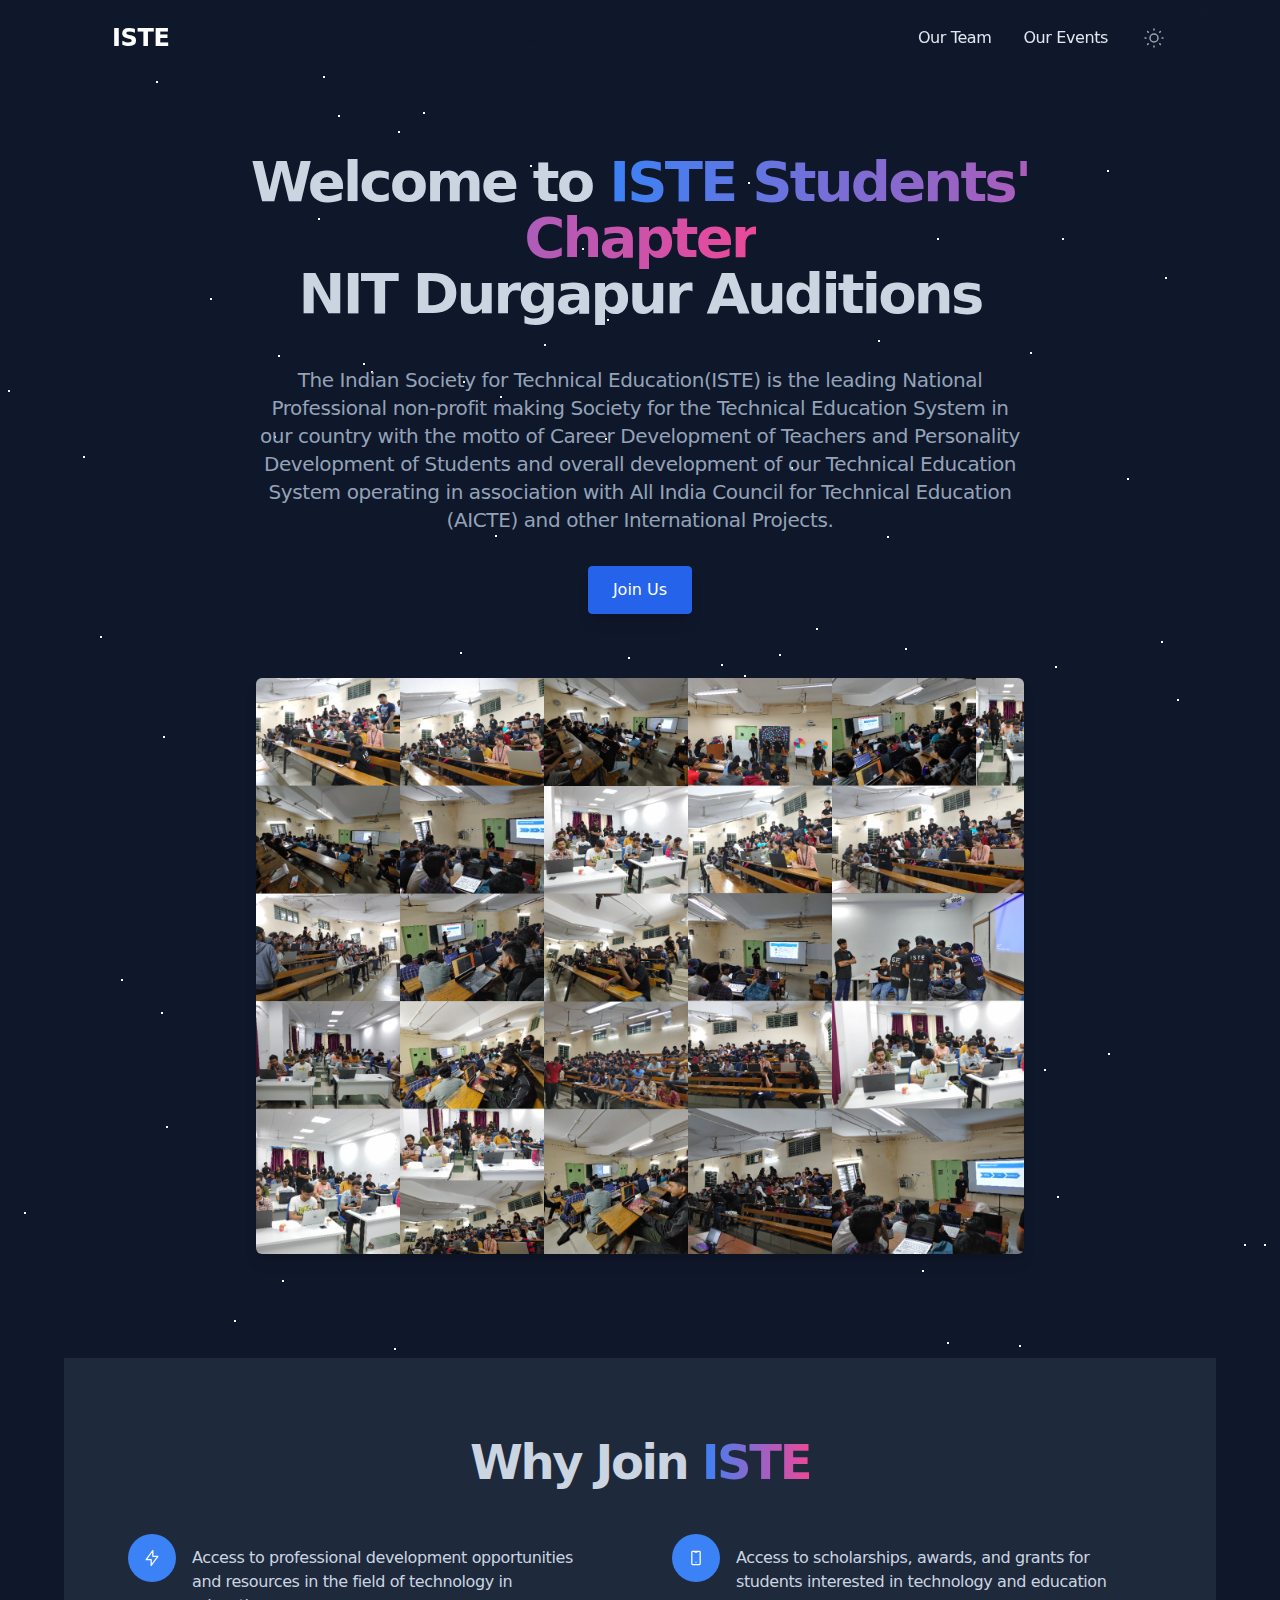
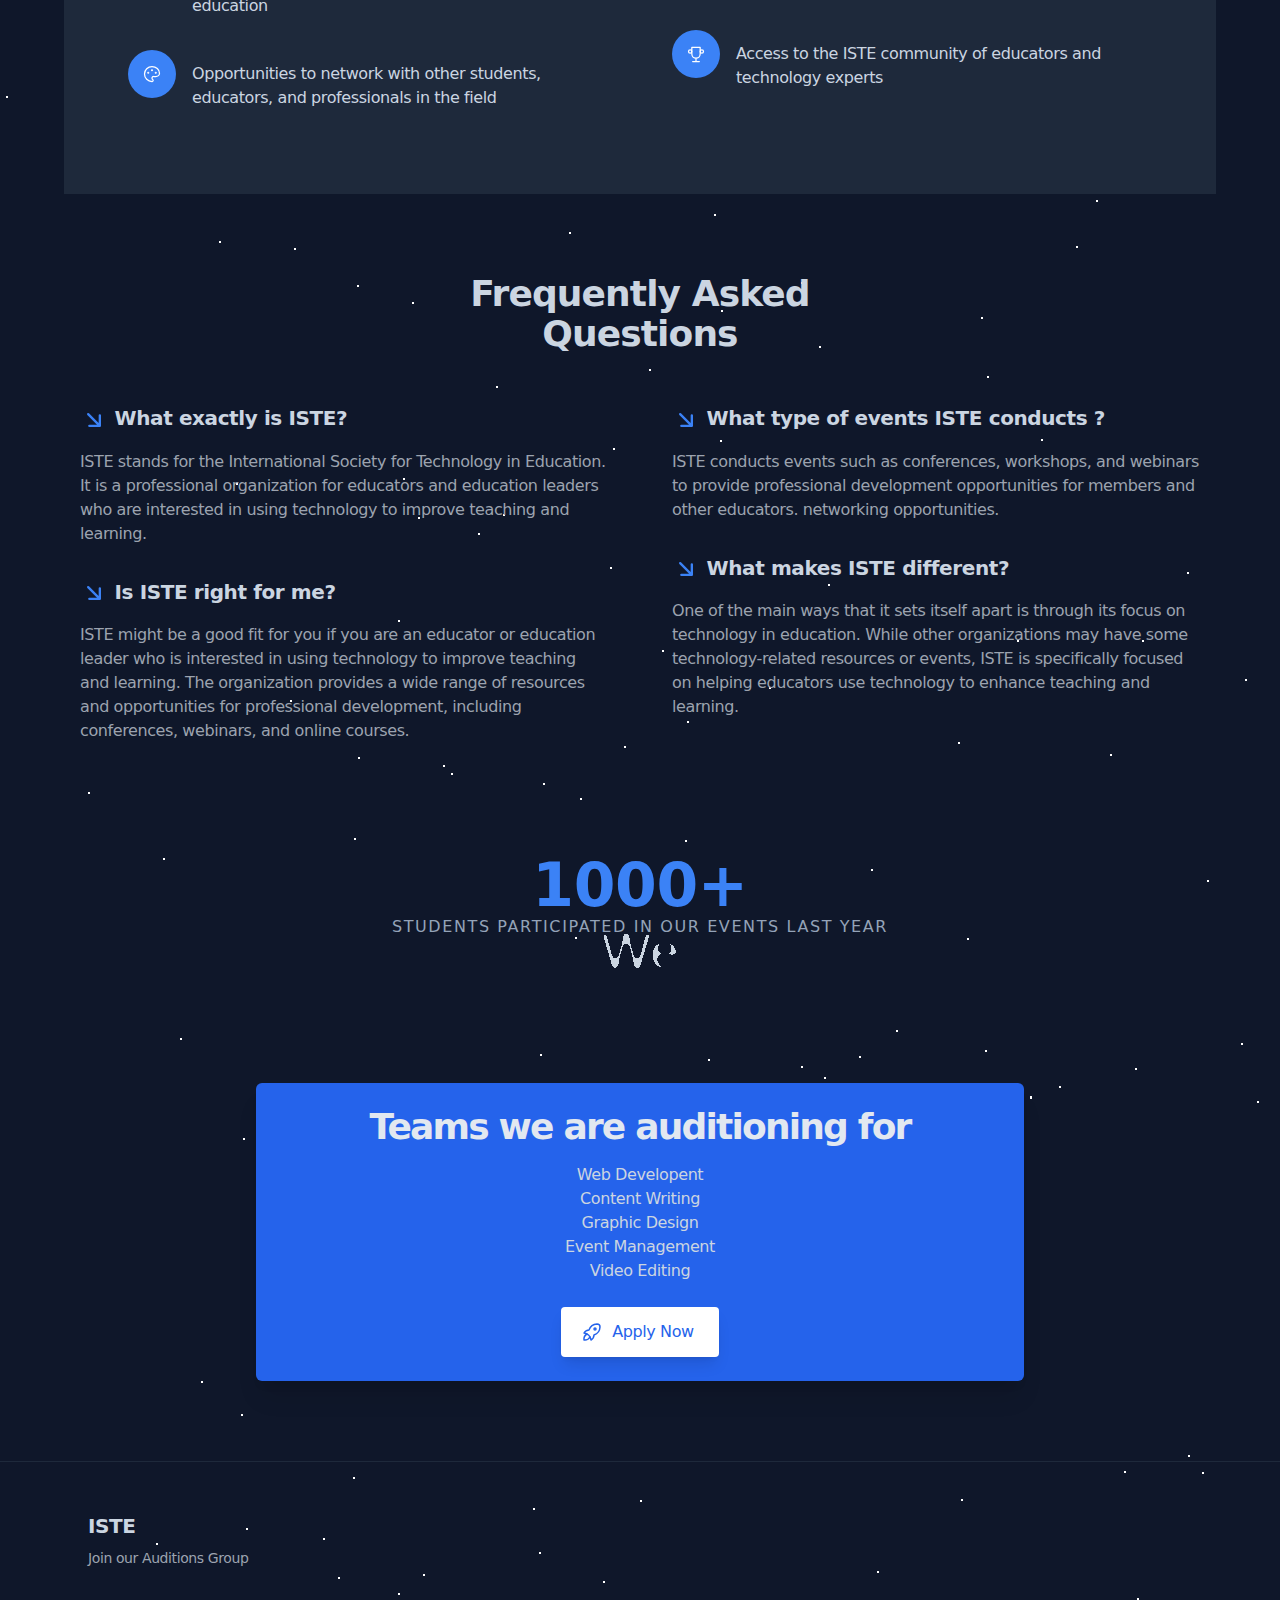
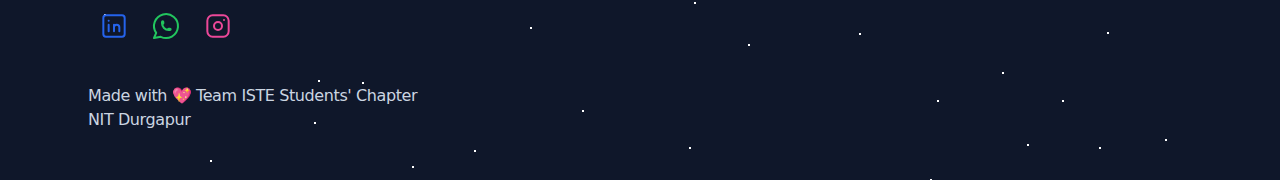
==== index.html @ bb080120 "Updated index.html and css" ====
<!DOCTYPE html>
<html lang="en" class="motion-safe:scroll-smooth font-light 2xl:text-[20px]">

<head>
    <meta charset="UTF-8">
    <meta name="viewport" content="width=device-width, initial-scale=1.0">
    <link rel="stylesheet" href="style1.css">


    <title>ISTE Auditions</title>
    <meta name="robots" content="index,follow" />
    <meta name="description"
        content="At ISTE we launch your startup's landing page in literally just an hour - zero efforts for you!" />
    <meta property="og:title" content="ISTE" />
    <meta property="og:description"
        content="At ISTE we launch your startup's landing page in literally just an hour - zero efforts for you!" />
    <meta property="og:url" content="https://ISTE.app/" />
    <meta property="og:type" content="website" />

    <link rel="shortcut icon" href="/favicon.ico">
    <link rel="icon" type="image/ico+xml" href="/favicon.ico">
    <link rel="mask-icon" href="/favicon.ico" color="#8D46E7">



    <script>!(function (w, p, f, c) { c = w[p] = Object.assign(w[p] || {}, { "lib": "/~partytown/", "debug": false }); c[f] = (c[f] || []).concat(["dataLayer.push"]) })(window, 'partytown', 'forward');/* Partytown 0.7.4 - MIT builder.io */
        !function (t, e, n, i, r, o, a, d, s, c, p, l) { function u() { l || (l = 1, "/" == (a = (o.lib || "/~partytown/") + (o.debug ? "debug/" : ""))[0] && (s = e.querySelectorAll('script[type="text/partytown"]'), i != t ? i.dispatchEvent(new CustomEvent("pt1", { detail: t })) : (d = setTimeout(w, 1e4), e.addEventListener("pt0", f), r ? h(1) : n.serviceWorker ? n.serviceWorker.register(a + (o.swPath || "partytown-sw.js"), { scope: a }).then((function (t) { t.active ? h() : t.installing && t.installing.addEventListener("statechange", (function (t) { "activated" == t.target.state && h() })) }), console.error) : w()))) } function h(t) { c = e.createElement(t ? "script" : "iframe"), t || (c.setAttribute("style", "display:block;width:0;height:0;border:0;visibility:hidden"), c.setAttribute("aria-hidden", !0)), c.src = a + "partytown-" + (t ? "atomics.js?v=0.7.4" : "sandbox-sw.html?" + Date.now()), e.body.appendChild(c) } function w(t, n) { for (f(), t = 0; t < s.length; t++)(n = e.createElement("script")).innerHTML = s[t].innerHTML, e.head.appendChild(n); c && c.parentNode.removeChild(c) } function f() { clearTimeout(d) } o = t.partytown || {}, i == t && (o.forward || []).map((function (e) { p = t, e.split(".").map((function (e, n, i) { p = p[i[n]] = n + 1 < i.length ? "push" == i[n + 1] ? [] : p[i[n]] || {} : function () { (t._ptf = t._ptf || []).push(i, arguments) } })) })), "complete" == e.readyState ? u() : (t.addEventListener("DOMContentLoaded", u), t.addEventListener("load", u)) }(window, document, navigator, top, window.crossOriginIsolated);</script>
</head>

<body class="antialiased text-gray-900 dark:text-slate-300 tracking-tight bg-white dark:bg-slate-900">
    <div id="stars2"></div>
    <!-- <div id="stars1"></div> -->
    <header
        class="sticky top-0 z-40 flex-none mx-auto w-full bg-white md:bg-white/90 dark:bg-slate-900 dark:md:bg-slate-900/90 md:backdrop-blur-sm border-b dark:border-b-0"
        id="header">
        <div class="py-3 px-3 mx-auto w-full md:flex md:justify-between max-w-6xl md:px-10">
            <div class="flex justify-between">
                <a class="flex items-center" href="https://www.istenitdgp.com/">

                    <span
                        class="self-center ml-2 text-2xl font-extrabold text-gray-900 whitespace-nowrap dark:text-white">
                        ISTE </span>
                </a>
                <div class="flex items-center md:hidden">
                    <button type="button"
                        class="text-gray-500 dark:text-gray-400 hover:bg-gray-100 dark:hover:bg-gray-700 focus:outline-none focus:ring-4 focus:ring-gray-200 dark:focus:ring-gray-700 rounded-lg text-sm p-2.5 inline-flex items-center"
                        aria-label="Toggle between Dark and Light mode" data-aw-toggle-color-scheme>
                        <svg viewBox="0 0 24 24" class="w-6 h-6" astro-icon="tabler:sun">
                            <g fill="none" stroke="currentColor" stroke-linecap="round" stroke-linejoin="round"
                                stroke-width="2" class="icon-tabler">
                                <circle cx="12" cy="12" r="4" />
                                <path
                                    d="M3 12h1m8-9v1m8 8h1m-9 8v1M5.6 5.6l.7.7m12.1-.7-.7.7m0 11.4.7.7m-12.1-.7-.7.7" />
                            </g>
                        </svg>
                    </button>
                    <button type="button"
                        class="ml-1.5 text-gray-500 dark:text-gray-400 hover:bg-gray-100 dark:hover:bg-gray-800 focus:outline-none focus:ring-4 focus:ring-gray-200 dark:focus:ring-gray-700 rounded-lg text-sm p-2.5 inline-flex items-center transition"
                        aria-label="Toggle Menu" data-aw-toggle-menu>
                        <svg xmlns="http://www.w3.org/2000/svg" xmlns:xlink="http://www.w3.org/1999/xlink"
                            preserveAspectRatio="xMidYMid meet" viewBox="0 0 24 24" class="w-6 h-6"
                            astro-icon="tabler:menu">
                            <g class="icon-tabler" fill="none" stroke="currentColor" stroke-width="2"
                                stroke-linecap="round" stroke-linejoin="round">
                                <path d="M4 8h16" />
                                <path d="M4 16h16" />
                            </g>
                        </svg>
                    </button>
                </div>
            </div>
            <nav class="items-center w-full md:w-auto hidden md:flex text-gray-600 dark:text-slate-200 h-screen md:h-auto"
                aria-label="Main navigation">
                <ul class="flex flex-col pt-8 md:pt-0 md:flex-row md:self-center w-full md:w-auto text-xl md:text-base">


                    <li>
                        <!-- <a class="font-medium hover:text-gray-900 dark:hover:text-white px-4 py-3 flex items-center transition duration-150 ease-in-out"
                            href="https://docs.google.com/forms/d/e/1FAIpQLSdcYUWKRE-KOMHsbprivlohcyPdTsOmxUqWMy0DPw7oGcbxJQ/viewform"
                            target="_blank">Apply Now
                        </a> -->
                        <a class="font-medium hover:text-gray-900 dark:hover:text-white px-4 py-3 flex items-center transition duration-150 ease-in-out"
                            href="https://www.istenitdgp.com/team"
                            target="_blank">Our Team
                        </a>
                    </li>
                    <li>
                        <a class="font-medium hover:text-gray-900 dark:hover:text-white px-4 py-3 flex items-center transition duration-150 ease-in-out"
                            href="https://www.istenitdgp.com/events"
                            target="_blank">Our Events
                        </a>

                    </li>
                </ul>
                <div class="md:self-center flex items-center mb-4 md:mb-0 ml-2">
                    <div class="hidden items-center md:flex">


                        <button type="button"
                            class="text-gray-500 dark:text-gray-400 hover:bg-gray-100 dark:hover:bg-gray-700 focus:outline-none focus:ring-4 focus:ring-gray-200 dark:focus:ring-gray-700 rounded-lg text-sm p-2.5 inline-flex items-center"
                            aria-label="Toggle between Dark and Light mode" data-aw-toggle-color-scheme>
                            <svg viewBox="0 0 24 24" class="w-6 h-6" astro-icon="tabler:sun">
                                <g fill="none" stroke="currentColor" stroke-linecap="round" stroke-linejoin="round"
                                    stroke-width="2" class="icon-tabler">
                                    <circle cx="12" cy="12" r="4" />
                                    <path
                                        d="M3 12h1m8-9v1m8 8h1m-9 8v1M5.6 5.6l.7.7m12.1-.7-.7.7m0 11.4.7.7m-12.1-.7-.7.7" />
                                </g>
                            </svg>
                        </button>
                    </div>
                </div>
            </nav>
        </div>
    </header>
    <main>
        <section>

            <div class="max-w-6xl mx-auto px-4 sm:px-6">
                <div class="py-12 md:py-20">
                    <div class="text-center pb-10 md:pb-16 max-w-5xl mx-auto">
                        <h1
                            class="text-5xl md:text-[3.50rem] font-bold leading-tighter tracking-tighter mb-4 font-heading">
                            Welcome to
                            <span
                                class="bg-clip-text text-transparent bg-gradient-to-r from-primary-500 to-secondary-500">
                                ISTE Students' Chapter
                                <br> </span>
                            NIT Durgapur Auditions
                        </h1>
                        <div class="max-w-3xl mx-auto">
                            <p class="text-xl text-gray-600 mb-8 dark:text-slate-400">
                                <br>
                                The Indian Society for Technical Education(ISTE) is the leading National Professional
                                non-profit making Society for the
                                Technical Education System in our country with the motto of Career Development of
                                Teachers and Personality Development
                                of Students and overall development of our Technical Education System operating in
                                association with All India Council
                                for Technical Education (AICTE) and other International Projects.

                            </p>
                            <div class="max-w-none px-6 flex flex-nowrap flex-col sm:flex-row sm:justify-center gap-4">
                                <div class="flex w-full sm:w-auto">
                                    <a class="btn text-white border border-primary-600 bg-primary-600 hover:bg-primary-800 hover:border-primary-800 sm:mb-0 w-full"
                                        href="https://docs.google.com/forms/d/e/1FAIpQLSdcYUWKRE-KOMHsbprivlohcyPdTsOmxUqWMy0DPw7oGcbxJQ/viewform"
                                        target="_blank" rel="noopener">
                                        <!-- <svg viewBox="0 0 24 24" class="w-5 h-5 mr-3 -ml-1.5"
                                            astro-icon="tabler:rocket">
                                            <g fill="none" stroke="currentColor" stroke-linecap="round"
                                                stroke-linejoin="round" stroke-width="2" class="icon-tabler">
                                                <path
                                                    d="M4 13a8 8 0 0 1 7 7 6 6 0 0 0 3-5 9 9 0 0 0 6-8 3 3 0 0 0-3-3 9 9 0 0 0-8 6 6 6 0 0 0-5 3" />
                                                <path d="M7 14a6 6 0 0 0-3 6 6 6 0 0 0 6-3" />
                                                <circle cx="15" cy="9" r="1" />
                                            </g>
                                        </svg>  -->


                                        <span></span>
                                        <span></span>
                                        <span></span>
                                        <span></span>
                                        <button type="submit" id="submitForm">Join Us</button>


                                    </a>
                                </div>

                            </div>
                        </div>
                    </div>

                    <div>
                        <div class="mb-6 m-auto max-w-3xl">
                            <picture>
                                <!-- <source type="image/avif"
                                    srcset="/assets/hero_rocketlaunch.0eeb75a0_Z1OsFB7.avif 2000w,/assets/hero_rocketlaunch.0eeb75a0_Z1OsFB7.avif 2000w">
                                <source type="image/webp"
                                    srcset="/assets/hero_rocketlaunch.0eeb75a0_Z167QDl.webp 2000w,/assets/hero_rocketlaunch.0eeb75a0_Z167QDl.webp 2000w"> -->
                                <source type="image/png" srcset="gandr-collage (1).jpg">
                                <img width="2000" height="1143" src="gandr-collage (1).jpg" loading="loading"
                                    decoding="async" alt="Hero Image"
                                    class="mx-auto rounded-md shadow-lg bg-gray-400 dark:bg-slate-700 w-full">
                            </picture>
                        </div>
                    </div>
                </div>
            </div>
        </section>
        <section class="scroll-mt-16" id="features">
            <div class="px-4 py-16 mb-10 mx-auto max-w-6xl lg:px-8 lg:py-20 bg-primary-50 dark:bg-slate-800">
                <div class="max-w-xl mb-10 md:mx-auto sm:text-center lg:max-w-2xl md:mb-12">
                    <p class="text-base text-primary-600 dark:text-primary-200 font-semibold tracking-wide uppercase">
                    </p>
                    <h2 class="text-4xl md:text-5xl font-bold leading-tighter tracking-tighter mb-4 font-heading">
                        Why Join <span
                            class="bg-clip-text text-transparent bg-gradient-to-r from-primary-500 to-secondary-500 whitespace-nowrap">
                            ISTE</span>
                    </h2>
                </div>
                <div class="grid mx-auto space-y-6 md:grid-cols-2 md:space-y-0">
                    <div class="space-y-8 sm:px-8">
                        <div class="flex flex-row max-w-md">
                            <div class="mb-4 mr-4">
                                <div class="flex items-center justify-center w-12 h-12 rounded-full bg-primary-500">
                                    <svg viewBox="0 0 24 24" class="w-5 h-5 text-white" astro-icon="tabler:bolt">
                                        <path fill="none" stroke="currentColor" stroke-linecap="round"
                                            stroke-linejoin="round" stroke-width="2" d="M13 3v7h6l-8 11v-7H5l8-11" />
                                    </svg>
                                </div>
                            </div>
                            <div>
                                <h3 class="mb-3 text-xl font-bold"></h3>
                                <p>Access to professional development opportunities and resources in the field of
                                    technology in education</p>
                            </div>
                        </div>
                        <div class="flex flex-row max-w-md">
                            <div class="mb-4 mr-4">
                                <div class="flex items-center justify-center w-12 h-12 rounded-full bg-primary-500">
                                    <svg viewBox="0 0 24 24" class="w-5 h-5 text-white" astro-icon="tabler:palette">
                                        <g fill="none" stroke="currentColor" stroke-linecap="round"
                                            stroke-linejoin="round" stroke-width="2" class="icon-tabler">
                                            <path
                                                d="M12 21a9 9 0 1 1 0-18 9 8 0 0 1 9 8 4.5 4 0 0 1-4.5 4H14a2 2 0 0 0-1 3.75A1.3 1.3 0 0 1 12 21" />
                                            <circle cx="7.5" cy="10.5" r=".5" fill="currentColor" />
                                            <circle cx="12" cy="7.5" r=".5" fill="currentColor" />
                                            <circle cx="16.5" cy="10.5" r=".5" fill="currentColor" />
                                        </g>
                                    </svg>
                                </div>
                            </div>
                            <div>
                                <h3 class="mb-3 text-xl font-bold"></h3>
                                <p>Opportunities to network with other students, educators, and professionals in the
                                    field</p>
                            </div>
                        </div>
                    </div>
                    <div class="space-y-8 sm:px-8">
                        <div class="flex flex-row max-w-md">
                            <div class="mb-4 mr-4">
                                <div class="flex items-center justify-center w-12 h-12 rounded-full bg-primary-500">
                                    <svg viewBox="0 0 24 24" class="w-5 h-5 text-white"
                                        astro-icon="tabler:device-mobile">
                                        <g fill="none" stroke="currentColor" stroke-linecap="round"
                                            stroke-linejoin="round" stroke-width="2" class="icon-tabler">
                                            <rect width="10" height="16" x="7" y="4" rx="1" />
                                            <path d="M11 5h2M12 17v.01" />
                                        </g>
                                    </svg>
                                </div>
                            </div>
                            <div>
                                <h3 class="mb-3 text-xl font-bold"></h3>
                                <p>Access to scholarships, awards, and grants for students interested in technology and
                                    education</p>
                            </div>
                        </div>
                        <div class="flex flex-row max-w-md">
                            <div class="mb-4 mr-4">
                                <div class="flex items-center justify-center w-12 h-12 rounded-full bg-primary-500">
                                    <svg viewBox="0 0 24 24" class="w-5 h-5 text-white" astro-icon="tabler:trophy">
                                        <g fill="none" stroke="currentColor" stroke-linecap="round"
                                            stroke-linejoin="round" stroke-width="2" class="icon-tabler">
                                            <path d="M8 21h8M12 17v4M7 4h10M17 4v8a5 5 0 0 1-10 0V4" />
                                            <circle cx="5" cy="9" r="2" />
                                            <circle cx="19" cy="9" r="2" />
                                        </g>
                                    </svg>
                                </div>
                            </div>
                            <div>
                                <h3 class="mb-3 text-xl font-bold"></h3>
                                <p>Access to the ISTE community of educators and technology experts</p>
                            </div>
                        </div>
                    </div>
                </div>
            </div>
        </section>
        <div class="px-4 py-16 mx-auto max-w-6xl lg:py-10">
            <div class="max-w-xl sm:mx-auto lg:max-w-2xl">
                <div class="max-w-xl mb-10 md:mx-auto sm:text-center lg:max-w-2xl md:mb-12">
                    <h2
                        class="max-w-lg mb-4 text-3xl font-bold leading-none tracking-tight sm:text-4xl md:mx-auto font-heading">
                        Frequently Asked Questions
                    </h2>
                </div>
            </div>
            <!-- 1. why join iste?
                 2. why  -->
            <div class="max-w-screen-xl sm:mx-auto">
                <div id="stars2"></div>
                <div class="grid grid-cols-1 gap-x-8 gap-y-8 lg:gap-x-16 md:grid-cols-2">
                    <div class="space-y-8">
                        <div>
                            <p class="mb-4 text-xl font-bold">
                                <svg viewBox="0 0 24 24" class="w-7 h-7 text-primary-500 inline-block icon-bold"
                                    astro-icon="tabler:arrow-down-right">
                                    <g fill="none" stroke="currentColor" stroke-linecap="round" stroke-linejoin="round"
                                        stroke-width="2" class="icon-tabler">
                                        <path d="m7 7 10 10M17 8v9H8" />
                                    </g>
                                </svg>
                                What exactly is ISTE?
                            </p>
                            <p class="text-gray-700 dark:text-gray-400 mb-2">ISTE stands for the International Society
                                for Technology in Education. It is a professional organization for educators
                                and education leaders who are interested in using technology to improve teaching and
                                learning.
                            </p>
                        </div>
                        <div>
                            <p class="mb-4 text-xl font-bold">
                                <svg viewBox="0 0 24 24" class="w-7 h-7 text-primary-500 inline-block icon-bold"
                                    astro-icon="tabler:arrow-down-right">
                                    <g fill="none" stroke="currentColor" stroke-linecap="round" stroke-linejoin="round"
                                        stroke-width="2" class="icon-tabler">
                                        <path d="m7 7 10 10M17 8v9H8" />
                                    </g>
                                </svg>
                                Is ISTE right for me?
                            </p>
                            <p class="text-gray-700 dark:text-gray-400 mb-2">ISTE might be a good fit for you if you are
                                an educator or education leader who is interested in using technology to
                                improve teaching and learning. The organization provides a wide range of resources and
                                opportunities for professional
                                development, including conferences, webinars, and online courses.</p>
                        </div>
                    </div>
                    <div class="space-y-8">
                        <div>
                            <p class="mb-4 text-xl font-bold">
                                <svg viewBox="0 0 24 24" class="w-7 h-7 text-primary-500 inline-block icon-bold"
                                    astro-icon="tabler:arrow-down-right">
                                    <g fill="none" stroke="currentColor" stroke-linecap="round" stroke-linejoin="round"
                                        stroke-width="2" class="icon-tabler">
                                        <path d="m7 7 10 10M17 8v9H8" />
                                    </g>
                                </svg>
                                What type of events ISTE conducts ?
                            </p>
                            <p class="text-gray-700 dark:text-gray-400 mb-2">ISTE conducts events such as conferences,
                                workshops, and webinars to provide professional development opportunities for
                                members and other educators.
                                networking opportunities.</p>
                        </div>
                        <div>
                            <p class="mb-4 text-xl font-bold">
                                <svg viewBox="0 0 24 24" class="w-7 h-7 text-primary-500 inline-block icon-bold"
                                    astro-icon="tabler:arrow-down-right">
                                    <g fill="none" stroke="currentColor" stroke-linecap="round" stroke-linejoin="round"
                                        stroke-width="2" class="icon-tabler">
                                        <path d="m7 7 10 10M17 8v9H8" />
                                    </g>
                                </svg>
                                What makes ISTE different?
                            </p>
                            <p class="text-gray-700 dark:text-gray-400 mb-2">One of the main ways that it sets itself
                                apart is through its focus on technology in education. While other
                                organizations may have some technology-related resources or events, ISTE is specifically
                                focused on helping educators
                                use technology to enhance teaching and learning.</p>
                        </div>
                    </div>
                </div>
            </div>
        </div>
        <div class="px-4 py-8 md:py-8 sm:px-6 mx-auto md:px-24 lg:px-8 lg:py-10 max-w-6xl">
            <div class="grid grid-cols-1 row-gap-8 md:grid-cols-1">

                <!-- 
            $$$$$$$$$$$$$$$$$$$$$$$$$$$$$$$$$$$$$$$$$$$$$$$$$$$$$$$$$$$$$$$$$$
            Insert some stats here
            how many students registered in events n the last year
            how many companies youve partnered with
            
         -->
                <br>
                <div class="text-center">
                    <div class="text-4xl font-bold lg:text-5xl xl:text-6xl text-primary-500 font-heading">1000+</div>
                    <p
                        class="text-sm font-medium tracking-widest text-gray-800 dark:text-slate-400 uppercase lg:text-base">
                        Students Participated in our events last year</p>

                        <div class="textBox">

                            <br>
                            <div id="container">
                                <span id="text1"></span>
                                <span id="text2"></span>
                            </div>
                        </div>
        
                        <svg id="filters">
                            <defs>
                                <filter id="threshold">
                                    <feColorMatrix in="SourceGraphic" type="matrix" values="1 0 0 0 0
                                            0 1 0 0 0
                                            0 0 1 0 0
                                            0 0 0 255 -140" />
                                </filter>
                            </defs>
                        </svg>
                </div>
                
            </div>
        </div>

        <!-- 
            Teams jisme ham log auditions le rahe hai
            woh yaha pe daaldo
            
         -->
        <section class="relative">
            <div class="max-w-6xl mx-auto px-4 sm:px-6 ">
                <div class="py-12 md:py-20 ">
                    <div class="max-w-3xl mx-auto text-center p-6 rounded-md shadow-xl bg-primary-600">
                        <h2
                            class="text-4xl text-slate-100 dark:text-slate-200 md:text-4xl font-bold leading-tighter tracking-tighter mb-4 font-heading">
                            <span>Teams we are auditioning for</span>
                        </h2>
                        <p class="text-xl text-slate-200 dark:text-slate-300">
                        <ul>
                            <li> Web Developent</li>
                            <li> Content Writing</li>
                            <li>Graphic Design</li>
                            <li>Event Management</li>
                            <li>Video Editing</li>
                        </ul>

                        </p>


                        <div class="mt-6">
                            <a class="btn bg-white text-primary-600 hover:bg-primary-800 mb-4 sm:mb-0"
                                href="https://docs.google.com/forms/d/e/1FAIpQLSdcYUWKRE-KOMHsbprivlohcyPdTsOmxUqWMy0DPw7oGcbxJQ/viewform"
                                target="_blank" rel="noopener">
                                <svg viewBox="0 0 24 24" class="w-6 h-6 mr-2 -ml-1.5" astro-icon="tabler:rocket">
                                    <g fill="none" stroke="currentColor" stroke-linecap="round" stroke-linejoin="round"
                                        stroke-width="2" class="icon-tabler">
                                        <path
                                            d="M4 13a8 8 0 0 1 7 7 6 6 0 0 0 3-5 9 9 0 0 0 6-8 3 3 0 0 0-3-3 9 9 0 0 0-8 6 6 6 0 0 0-5 3" />
                                        <path d="M7 14a6 6 0 0 0-3 6 6 6 0 0 0 6-3" />
                                        <circle cx="15" cy="9" r="1" />
                                    </g>
                                </svg> Apply Now
                            </a>
                        </div>
                    </div>
                </div>
            </div>
        </section>
    </main>
    <footer class="border-t border-gray-200 dark:border-slate-800">
        <div id="stars2"></div>
        <div class="max-w-6xl mx-auto px-4 sm:px-6">
            <div class="grid grid-cols-12 gap-4 gap-y-8 sm:gap-8 py-8 md:py-12">
                <div class="col-span-12 lg:col-span-4">
                    <div class="mb-2">
                        <a class="inline-block font-bold text-xl" href="https://www.istenitdgp.com/">
                            ISTE


                        </a>
                    </div>
                    <div class="text-sm text-gray-600">

                        <a class="text-gray-600 hover:text-gray-700 dark:text-gray-400 hover:underline transition duration-150 ease-in-out"
                            href="https://wa.me/9862052265" target="_blank">Join our Auditions Group</a>
                    </div>
                    <div class="md:flex md:items-center md:justify-between py-6 md:py-8">
                        <ul class="flex md:order-1 md:mb-0">
                            <li>
                                <a class="text-blue-600 rounded-lg text-sm p-2.5 inline-flex items-center"
                                    aria-label="LinkedIn" href="https://www.linkedin.com/company/istenitdgp/"
                                    target="_blank">
                                    <svg viewBox="0 0 24 24" class="w-8 w-8" astro-icon="tabler:brand-linkedin">
                                        <g fill="none" stroke="currentColor" stroke-linecap="round"
                                            stroke-linejoin="round" stroke-width="2" class="icon-tabler">
                                            <rect width="16" height="16" x="4" y="4" rx="2" />
                                            <path d="M8 11v5M8 8v.01M12 16v-5M16 16v-3a2 2 0 0 0-4 0" />
                                        </g>
                                    </svg>
                                </a>
                            </li>

                            <!-- <li>
                                <a class="text-red-600 rounded-lg text-sm p-2.5 inline-flex items-center"
                                    aria-label="Mail" href="mailto:nihal@ISTE.app" target="_blank">
                                    <svg viewBox="0 0 24 24" class="w-8 h-8" astro-icon="tabler:brand-gmail">
                                        <g fill="none" stroke="currentColor" stroke-linecap="round"
                                            stroke-linejoin="round" stroke-width="2" class="icon-tabler">
                                            <path
                                                d="M16 20h3a1 1 0 0 0 1-1V5a1 1 0 0 0-1-1h-3v16zM5 20h3V4H5a1 1 0 0 0-1 1v14a1 1 0 0 0 1 1zM16 4l-4 4-4-4" />
                                            <path d="m4 6.5 8 7.5 8-7.5" />
                                        </g>
                                    </svg>
                                </a>
                            </li>
                            <li> -->
                            <a class="text-green-500 rounded-lg text-sm p-2.5 inline-flex items-center"
                                aria-label="WhatsApp"
                                href="https://api.whatsapp.com/send/?phone=9862052265&text=I+would+like+to+know+more+about+ISTE&type=phone_number&app_absent=0"
                                target="_blank">
                                <svg viewBox="0 0 24 24" class="w-8 w-8" astro-icon="tabler:brand-whatsapp">
                                    <g fill="none" stroke="currentColor" stroke-linecap="round" stroke-linejoin="round"
                                        stroke-width="2" class="icon-tabler">
                                        <path d="m3 21 1.65-3.8a9 9 0 1 1 3.4 2.9L3 21" />
                                        <path
                                            d="M9 10a.5.5 0 0 0 1 0V9a.5.5 0 0 0-1 0v1a5 5 0 0 0 5 5h1a.5.5 0 0 0 0-1h-1a.5.5 0 0 0 0 1" />
                                    </g>
                                </svg>
                            </a>
                            </li>
                            <li>
                                <a class="text-pink-500 rounded-lg text-sm p-2.5 inline-flex items-center"
                                    aria-label="Instagram" href="https://www.instagram.com/istenitdgp/" target="_blank">
                                    <svg viewBox="0 0 24 24" class="w-8 w-8" astro-icon="tabler:brand-instagram">
                                        <g fill="none" stroke="currentColor" stroke-linecap="round"
                                            stroke-linejoin="round" stroke-width="2" class="icon-tabler">
                                            <rect width="16" height="16" x="4" y="4" rx="4" />
                                            <circle cx="12" cy="12" r="3" />
                                            <path d="M16.5 7.5v.001" />
                                        </g>
                                    </svg>
                                </a>
                            </li>

                        </ul>

                    </div>
                    <p>
                        Made with 💖 Team ISTE Students' Chapter NIT Durgapur
                    </p>
                </div>





            </div>

        </div>
    </footer>
    <script>
        // Set "light" theme as default
        if (!localStorage.theme) {
            localStorage.theme = "dark";
        }

        if (
            localStorage.theme === 'dark' ||
            (!('theme' in localStorage) && window.matchMedia('(prefers-color-scheme: dark)').matches)
        ) {
            document.documentElement.classList.add('dark');
        } else {
            document.documentElement.classList.remove('dark');
        }

        function attachEvent(selector, event, fn) {
            const matches = document.querySelectorAll(selector);
            if (matches && matches.length) {
                matches.forEach((elem) => {
                    elem.addEventListener(event, () => fn(elem), false);
                });
            }
        }

        window.onload = function () {
            attachEvent('[data-aw-toggle-menu]', 'click', function (elem) {
                elem.classList.toggle('expanded');
                document.body.classList.toggle('overflow-hidden');
                document.getElementById('header')?.classList.toggle('h-screen');
                document.querySelector('#header nav')?.classList.toggle('hidden');
            });

            attachEvent('[data-aw-toggle-color-scheme]', 'click', function () {
                document.documentElement.classList.toggle('dark');
                localStorage.theme = document.documentElement.classList.contains('dark') ? 'dark' : 'light';
            });

            attachEvent('[data-aw-social-share]', 'click', function (elem) {
                const network = elem.getAttribute('data-aw-social-share');
                const url = encodeURIComponent(elem.getAttribute('data-aw-url'));
                const text = encodeURIComponent(elem.getAttribute('data-aw-text'));

                let href;
                switch (network) {
                    case 'facebook':
                        href = `https://www.facebook.com/sharer.php?u=${url}`;
                        break;
                    case 'twitter':
                        href = `https://f.com/intent/tweet?url=${url}&text=${text}`;
                        break;
                    case 'linkedin':
                        href = `https://www.linkedin.com/shareArticle?mini=true&url=${url}&title=${text}`;
                        break;
                    case 'whatsapp':
                        href = `https://wa.me/?text=${text}%20${url}`;
                        break;
                    case 'mail':
                        href = `mailto:?subject=%22${text}%22&body=${text}%20${url}`;
                        break;

                    default:
                        return;
                }

                const newlink = document.createElement('a');
                newlink.target = '_blank';
                newlink.href = href;
                newlink.click();
            });
        };
        window.onpageshow = function () {
            const elem = document.querySelector('[data-aw-toggle-menu]');
            if (elem) {
                elem.classList.remove('expanded');
            }
            document.body.classList.remove('overflow-hidden');
            document.getElementById('header')?.classList.remove('h-screen');
            document.querySelector('#header nav')?.classList.add('hidden');
        };

        const elts = {
            text1: document.getElementById("text1"),
            text2: document.getElementById("text2")
        };

        const texts = [
            "We",
            "are",
            "hiring",
            "Web Developers",
            "Event Managers",
            "Graphic Designers",
            "Content Writers",
            'Video Editors'
        ];

        const morphTime = 1;
        const cooldownTime = 0.55;

        let textIndex = texts.length - 1;
        let time = new Date();
        let morph = 0;
        let cooldown = cooldownTime;

        elts.text1.textContent = texts[textIndex % texts.length];
        elts.text2.textContent = texts[(textIndex + 1) % texts.length];

        function doMorph() {
            morph -= cooldown;
            cooldown = 0;

            let fraction = morph / morphTime;

            if (fraction > 1) {
                cooldown = cooldownTime;
                fraction = 1;
            }

            setMorph(fraction);
        }

        function setMorph(fraction) {
            elts.text2.style.filter = `blur(${Math.min(8 / fraction - 8, 100)}px)`;
            elts.text2.style.opacity = `${Math.pow(fraction, 0.4) * 100}%`;

            fraction = 1 - fraction;
            elts.text1.style.filter = `blur(${Math.min(8 / fraction - 8, 100)}px)`;
            elts.text1.style.opacity = `${Math.pow(fraction, 0.4) * 100}%`;

            elts.text1.textContent = texts[textIndex % texts.length];
            elts.text2.textContent = texts[(textIndex + 1) % texts.length];
        }

        function doCooldown() {
            morph = 0;

            elts.text2.style.filter = "";
            elts.text2.style.opacity = "100%";

            elts.text1.style.filter = "";
            elts.text1.style.opacity = "0%";
        }

        function animate() {
            requestAnimationFrame(animate);

            let newTime = new Date();
            let shouldIncrementIndex = cooldown > 0;
            let dt = (newTime - time) / 1000;
            time = newTime;

            cooldown -= dt;

            if (cooldown <= 0) {
                if (shouldIncrementIndex) {
                    textIndex++;
                }

                doMorph();
            } else {
                doCooldown();
            }
        }

        animate();
    </script>






</body>

</html>
---- style1.css ----
*,
:before,
:after {
    box-sizing: border-box;
    border-width: 0;
    border-style: solid;
    border-color: #e5e7eb
}

:before,
:after {
    --tw-content: ""
}

html {
    line-height: 1.5;
    -webkit-text-size-adjust: 100%;
    -moz-tab-size: 4;
    -o-tab-size: 4;
    tab-size: 4;
    font-family: InterVariable, ui-sans-serif, system-ui, -apple-system, BlinkMacSystemFont, Segoe UI, Roboto, Helvetica Neue, Arial, Noto Sans, sans-serif, "Apple Color Emoji", "Segoe UI Emoji", Segoe UI Symbol, "Noto Color Emoji";
    font-feature-settings: normal
}

body {
    margin: 0;
    line-height: inherit
}

body::-webkit-scrollbar {
    display: none;
}

hr {
    height: 0;
    color: inherit;
    border-top-width: 1px
}

abbr:where([title]) {
    -webkit-text-decoration: underline dotted;
    text-decoration: underline dotted
}

h1,
h2,
h3,
h4,
h5,
h6 {
    font-size: inherit;
    font-weight: inherit
}

a {
    color: inherit;
    text-decoration: inherit
}

b,
strong {
    font-weight: bolder
}

code,
kbd,
samp,
pre {
    font-family: ui-monospace, SFMono-Regular, Menlo, Monaco, Consolas, Liberation Mono, Courier New, monospace;
    font-size: 1em
}

small {
    font-size: 80%
}

sub,
sup {
    font-size: 75%;
    line-height: 0;
    position: relative;
    vertical-align: baseline
}

sub {
    bottom: -.25em
}

sup {
    top: -.5em
}

table {
    text-indent: 0;
    border-color: inherit;
    border-collapse: collapse
}

button,
input,
optgroup,
select,
textarea {
    font-family: inherit;
    font-size: 100%;
    font-weight: inherit;
    line-height: inherit;
    color: inherit;
    margin: 0;
    padding: 0
}

button,
select {
    text-transform: none
}

button,
[type=button],
[type=reset],
[type=submit] {
    -webkit-appearance: button;
    background-color: transparent;
    background-image: none
}

:-moz-focusring {
    outline: auto
}

:-moz-ui-invalid {
    box-shadow: none
}

progress {
    vertical-align: baseline
}

::-webkit-inner-spin-button,
::-webkit-outer-spin-button {
    height: auto
}

[type=search] {
    -webkit-appearance: textfield;
    outline-offset: -2px
}

::-webkit-search-decoration {
    -webkit-appearance: none
}

::-webkit-file-upload-button {
    -webkit-appearance: button;
    font: inherit
}

summary {
    display: list-item
}

blockquote,
dl,
dd,
h1,
h2,
h3,
h4,
h5,
h6,
hr,
figure,
p,
pre {
    margin: 0
}

fieldset {
    margin: 0;
    padding: 0
}

legend {
    padding: 0
}

ol,
ul,
menu {
    list-style: none;
    margin: 0;
    padding: 0
}

textarea {
    resize: vertical
}

input::-moz-placeholder,
textarea::-moz-placeholder {
    opacity: 1;
    color: #9ca3af
}

input::placeholder,
textarea::placeholder {
    opacity: 1;
    color: #9ca3af
}

button,
[role=button] {
    cursor: pointer
}

:disabled {
    cursor: default
}

img,
svg,
video,
canvas,
audio,
iframe,
embed,
object {
    display: block;
    vertical-align: middle
}

img,
video {
    max-width: 100%;
    height: auto
}

[hidden] {
    display: none
}

*,
:before,
:after {
    --tw-border-spacing-x: 0;
    --tw-border-spacing-y: 0;
    --tw-translate-x: 0;
    --tw-translate-y: 0;
    --tw-rotate: 0;
    --tw-skew-x: 0;
    --tw-skew-y: 0;
    --tw-scale-x: 1;
    --tw-scale-y: 1;
    --tw-pan-x: ;
    --tw-pan-y: ;
    --tw-pinch-zoom: ;
    --tw-scroll-snap-strictness: proximity;
    --tw-ordinal: ;
    --tw-slashed-zero: ;
    --tw-numeric-figure: ;
    --tw-numeric-spacing: ;
    --tw-numeric-fraction: ;
    --tw-ring-inset: ;
    --tw-ring-offset-width: 0px;
    --tw-ring-offset-color: #fff;
    --tw-ring-color: rgb(59 130 246 / .5);
    --tw-ring-offset-shadow: 0 0 #0000;
    --tw-ring-shadow: 0 0 #0000;
    --tw-shadow: 0 0 #0000;
    --tw-shadow-colored: 0 0 #0000;
    --tw-blur: ;
    --tw-brightness: ;
    --tw-contrast: ;
    --tw-grayscale: ;
    --tw-hue-rotate: ;
    --tw-invert: ;
    --tw-saturate: ;
    --tw-sepia: ;
    --tw-drop-shadow: ;
    --tw-backdrop-blur: ;
    --tw-backdrop-brightness: ;
    --tw-backdrop-contrast: ;
    --tw-backdrop-grayscale: ;
    --tw-backdrop-hue-rotate: ;
    --tw-backdrop-invert: ;
    --tw-backdrop-opacity: ;
    --tw-backdrop-saturate: ;
    --tw-backdrop-sepia:
}

::backdrop {
    --tw-border-spacing-x: 0;
    --tw-border-spacing-y: 0;
    --tw-translate-x: 0;
    --tw-translate-y: 0;
    --tw-rotate: 0;
    --tw-skew-x: 0;
    --tw-skew-y: 0;
    --tw-scale-x: 1;
    --tw-scale-y: 1;
    --tw-pan-x: ;
    --tw-pan-y: ;
    --tw-pinch-zoom: ;
    --tw-scroll-snap-strictness: proximity;
    --tw-ordinal: ;
    --tw-slashed-zero: ;
    --tw-numeric-figure: ;
    --tw-numeric-spacing: ;
    --tw-numeric-fraction: ;
    --tw-ring-inset: ;
    --tw-ring-offset-width: 0px;
    --tw-ring-offset-color: #fff;
    --tw-ring-color: rgb(59 130 246 / .5);
    --tw-ring-offset-shadow: 0 0 #0000;
    --tw-ring-shadow: 0 0 #0000;
    --tw-shadow: 0 0 #0000;
    --tw-shadow-colored: 0 0 #0000;
    --tw-blur: ;
    --tw-brightness: ;
    --tw-contrast: ;
    --tw-grayscale: ;
    --tw-hue-rotate: ;
    --tw-invert: ;
    --tw-saturate: ;
    --tw-sepia: ;
    --tw-drop-shadow: ;
    --tw-backdrop-blur: ;
    --tw-backdrop-brightness: ;
    --tw-backdrop-contrast: ;
    --tw-backdrop-grayscale: ;
    --tw-backdrop-hue-rotate: ;
    --tw-backdrop-invert: ;
    --tw-backdrop-opacity: ;
    --tw-backdrop-saturate: ;
    --tw-backdrop-sepia:
}

.container {
    width: 100%
}

@media (min-width: 640px) {
    .container {
        max-width: 640px
    }
}

@media (min-width: 768px) {
    .container {
        max-width: 768px
    }
}

@media (min-width: 1024px) {
    .container {
        max-width: 1024px
    }
}

@media (min-width: 1280px) {
    .container {
        max-width: 1280px
    }
}

@media (min-width: 1536px) {
    .container {
        max-width: 1536px
    }
}

.prose {
    color: var(--tw-prose-body);
    max-width: 65ch
}

.prose :where([class~="lead"]):not(:where([class~="not-prose"] *)) {
    color: var(--tw-prose-lead);
    font-size: 1.25em;
    line-height: 1.6;
    margin-top: 1.2em;
    margin-bottom: 1.2em
}

.prose :where(a):not(:where([class~="not-prose"] *)) {
    color: var(--tw-prose-links);
    text-decoration: underline;
    font-weight: 500
}

.prose :where(strong):not(:where([class~="not-prose"] *)) {
    color: var(--tw-prose-bold);
    font-weight: 600
}

.prose :where(a strong):not(:where([class~="not-prose"] *)) {
    color: inherit
}

.prose :where(blockquote strong):not(:where([class~="not-prose"] *)) {
    color: inherit
}

.prose :where(thead th strong):not(:where([class~="not-prose"] *)) {
    color: inherit
}

.prose :where(ol):not(:where([class~="not-prose"] *)) {
    list-style-type: decimal;
    margin-top: 1.25em;
    margin-bottom: 1.25em;
    padding-left: 1.625em
}

.prose :where(ol[type="A"]):not(:where([class~="not-prose"] *)) {
    list-style-type: upper-alpha
}

.prose :where(ol[type="a"]):not(:where([class~="not-prose"] *)) {
    list-style-type: lower-alpha
}

.prose :where(ol[type="A" s]):not(:where([class~="not-prose"] *)) {
    list-style-type: upper-alpha
}

.prose :where(ol[type="a" s]):not(:where([class~="not-prose"] *)) {
    list-style-type: lower-alpha
}

.prose :where(ol[type="I"]):not(:where([class~="not-prose"] *)) {
    list-style-type: upper-roman
}

.prose :where(ol[type="i"]):not(:where([class~="not-prose"] *)) {
    list-style-type: lower-roman
}

.prose :where(ol[type="I" s]):not(:where([class~="not-prose"] *)) {
    list-style-type: upper-roman
}

.prose :where(ol[type="i" s]):not(:where([class~="not-prose"] *)) {
    list-style-type: lower-roman
}

.prose :where(ol[type="1"]):not(:where([class~="not-prose"] *)) {
    list-style-type: decimal
}

.prose :where(ul):not(:where([class~="not-prose"] *)) {
    list-style-type: disc;
    margin-top: 1.25em;
    margin-bottom: 1.25em;
    padding-left: 1.625em
}

.prose :where(ol > li):not(:where([class~="not-prose"] *))::marker {
    font-weight: 400;
    color: var(--tw-prose-counters)
}

.prose :where(ul > li):not(:where([class~="not-prose"] *))::marker {
    color: var(--tw-prose-bullets)
}

.prose :where(hr):not(:where([class~="not-prose"] *)) {
    border-color: var(--tw-prose-hr);
    border-top-width: 1px;
    margin-top: 3em;
    margin-bottom: 3em
}

.prose :where(blockquote):not(:where([class~="not-prose"] *)) {
    font-weight: 500;
    font-style: italic;
    color: var(--tw-prose-quotes);
    border-left-width: .25rem;
    border-left-color: var(--tw-prose-quote-borders);
    quotes: "\201c" "\201d" "\2018" "\2019";
    margin-top: 1.6em;
    margin-bottom: 1.6em;
    padding-left: 1em
}

.prose :where(blockquote p:first-of-type):not(:where([class~="not-prose"] *)):before {
    content: open-quote
}

.prose :where(blockquote p:last-of-type):not(:where([class~="not-prose"] *)):after {
    content: close-quote
}

.prose :where(h1):not(:where([class~="not-prose"] *)) {
    color: var(--tw-prose-headings);
    font-weight: 800;
    font-size: 2.25em;
    margin-top: 0;
    margin-bottom: .8888889em;
    line-height: 1.1111111
}

.prose :where(h1 strong):not(:where([class~="not-prose"] *)) {
    font-weight: 900;
    color: inherit
}

.prose :where(h2):not(:where([class~="not-prose"] *)) {
    color: var(--tw-prose-headings);
    font-weight: 700;
    font-size: 1.5em;
    margin-top: 2em;
    margin-bottom: 1em;
    line-height: 1.3333333
}

.prose :where(h2 strong):not(:where([class~="not-prose"] *)) {
    font-weight: 800;
    color: inherit
}

.prose :where(h3):not(:where([class~="not-prose"] *)) {
    color: var(--tw-prose-headings);
    font-weight: 600;
    font-size: 1.25em;
    margin-top: 1.6em;
    margin-bottom: .6em;
    line-height: 1.6
}

.prose :where(h3 strong):not(:where([class~="not-prose"] *)) {
    font-weight: 700;
    color: inherit
}

.prose :where(h4):not(:where([class~="not-prose"] *)) {
    color: var(--tw-prose-headings);
    font-weight: 600;
    margin-top: 1.5em;
    margin-bottom: .5em;
    line-height: 1.5
}

.prose :where(h4 strong):not(:where([class~="not-prose"] *)) {
    font-weight: 700;
    color: inherit
}

.prose :where(img):not(:where([class~="not-prose"] *)) {
    margin-top: 2em;
    margin-bottom: 2em
}

.prose :where(figure > *):not(:where([class~="not-prose"] *)) {
    margin-top: 0;
    margin-bottom: 0
}

.prose :where(figcaption):not(:where([class~="not-prose"] *)) {
    color: var(--tw-prose-captions);
    font-size: .875em;
    line-height: 1.4285714;
    margin-top: .8571429em
}

.prose :where(code):not(:where([class~="not-prose"] *)) {
    color: var(--tw-prose-code);
    font-weight: 600;
    font-size: .875em
}

.prose :where(code):not(:where([class~="not-prose"] *)):before {
    content: "`"
}

.prose :where(code):not(:where([class~="not-prose"] *)):after {
    content: "`"
}

.prose :where(a code):not(:where([class~="not-prose"] *)) {
    color: inherit
}

.prose :where(h1 code):not(:where([class~="not-prose"] *)) {
    color: inherit
}

.prose :where(h2 code):not(:where([class~="not-prose"] *)) {
    color: inherit;
    font-size: .875em
}

.prose :where(h3 code):not(:where([class~="not-prose"] *)) {
    color: inherit;
    font-size: .9em
}

.prose :where(h4 code):not(:where([class~="not-prose"] *)) {
    color: inherit
}

.prose :where(blockquote code):not(:where([class~="not-prose"] *)) {
    color: inherit
}

.prose :where(thead th code):not(:where([class~="not-prose"] *)) {
    color: inherit
}

.prose :where(pre):not(:where([class~="not-prose"] *)) {
    color: var(--tw-prose-pre-code);
    background-color: var(--tw-prose-pre-bg);
    overflow-x: auto;
    font-weight: 400;
    font-size: .875em;
    line-height: 1.7142857;
    margin-top: 1.7142857em;
    margin-bottom: 1.7142857em;
    border-radius: .375rem;
    padding: .8571429em 1.1428571em
}

.prose :where(pre code):not(:where([class~="not-prose"] *)) {
    background-color: transparent;
    border-width: 0;
    border-radius: 0;
    padding: 0;
    font-weight: inherit;
    color: inherit;
    font-size: inherit;
    font-family: inherit;
    line-height: inherit
}

.prose :where(pre code):not(:where([class~="not-prose"] *)):before {
    content: none
}

.prose :where(pre code):not(:where([class~="not-prose"] *)):after {
    content: none
}

.prose :where(table):not(:where([class~="not-prose"] *)) {
    width: 100%;
    table-layout: auto;
    text-align: left;
    margin-top: 2em;
    margin-bottom: 2em;
    font-size: .875em;
    line-height: 1.7142857
}

.prose :where(thead):not(:where([class~="not-prose"] *)) {
    border-bottom-width: 1px;
    border-bottom-color: var(--tw-prose-th-borders)
}

.prose :where(thead th):not(:where([class~="not-prose"] *)) {
    color: var(--tw-prose-headings);
    font-weight: 600;
    vertical-align: bottom;
    padding-right: .5714286em;
    padding-bottom: .5714286em;
    padding-left: .5714286em
}

.prose :where(tbody tr):not(:where([class~="not-prose"] *)) {
    border-bottom-width: 1px;
    border-bottom-color: var(--tw-prose-td-borders)
}

.prose :where(tbody tr:last-child):not(:where([class~="not-prose"] *)) {
    border-bottom-width: 0
}

.prose :where(tbody td):not(:where([class~="not-prose"] *)) {
    vertical-align: baseline
}

.prose :where(tfoot):not(:where([class~="not-prose"] *)) {
    border-top-width: 1px;
    border-top-color: var(--tw-prose-th-borders)
}

.prose :where(tfoot td):not(:where([class~="not-prose"] *)) {
    vertical-align: top
}

.prose {
    --tw-prose-body: #374151;
    --tw-prose-headings: #111827;
    --tw-prose-lead: #4b5563;
    --tw-prose-links: #111827;
    --tw-prose-bold: #111827;
    --tw-prose-counters: #6b7280;
    --tw-prose-bullets: #d1d5db;
    --tw-prose-hr: #e5e7eb;
    --tw-prose-quotes: #111827;
    --tw-prose-quote-borders: #e5e7eb;
    --tw-prose-captions: #6b7280;
    --tw-prose-code: #111827;
    --tw-prose-pre-code: #e5e7eb;
    --tw-prose-pre-bg: #1f2937;
    --tw-prose-th-borders: #d1d5db;
    --tw-prose-td-borders: #e5e7eb;
    --tw-prose-invert-body: #d1d5db;
    --tw-prose-invert-headings: #fff;
    --tw-prose-invert-lead: #9ca3af;
    --tw-prose-invert-links: #fff;
    --tw-prose-invert-bold: #fff;
    --tw-prose-invert-counters: #9ca3af;
    --tw-prose-invert-bullets: #4b5563;
    --tw-prose-invert-hr: #374151;
    --tw-prose-invert-quotes: #f3f4f6;
    --tw-prose-invert-quote-borders: #374151;
    --tw-prose-invert-captions: #9ca3af;
    --tw-prose-invert-code: #fff;
    --tw-prose-invert-pre-code: #d1d5db;
    --tw-prose-invert-pre-bg: rgb(0 0 0 / 50%);
    --tw-prose-invert-th-borders: #4b5563;
    --tw-prose-invert-td-borders: #374151;
    font-size: 1rem;
    line-height: 1.75
}

.prose :where(p):not(:where([class~="not-prose"] *)) {
    margin-top: 1.25em;
    margin-bottom: 1.25em
}

.prose :where(video):not(:where([class~="not-prose"] *)) {
    margin-top: 2em;
    margin-bottom: 2em
}

.prose :where(figure):not(:where([class~="not-prose"] *)) {
    margin-top: 2em;
    margin-bottom: 2em
}

.prose :where(li):not(:where([class~="not-prose"] *)) {
    margin-top: .5em;
    margin-bottom: .5em
}

.prose :where(ol > li):not(:where([class~="not-prose"] *)) {
    padding-left: .375em
}

.prose :where(ul > li):not(:where([class~="not-prose"] *)) {
    padding-left: .375em
}

.prose :where(.prose > ul > li p):not(:where([class~="not-prose"] *)) {
    margin-top: .75em;
    margin-bottom: .75em
}

.prose :where(.prose > ul > li > *:first-child):not(:where([class~="not-prose"] *)) {
    margin-top: 1.25em
}

.prose :where(.prose > ul > li > *:last-child):not(:where([class~="not-prose"] *)) {
    margin-bottom: 1.25em
}

.prose :where(.prose > ol > li > *:first-child):not(:where([class~="not-prose"] *)) {
    margin-top: 1.25em
}

.prose :where(.prose > ol > li > *:last-child):not(:where([class~="not-prose"] *)) {
    margin-bottom: 1.25em
}

.prose :where(ul ul, ul ol, ol ul, ol ol):not(:where([class~="not-prose"] *)) {
    margin-top: .75em;
    margin-bottom: .75em
}

.prose :where(hr + *):not(:where([class~="not-prose"] *)) {
    margin-top: 0
}

.prose :where(h2 + *):not(:where([class~="not-prose"] *)) {
    margin-top: 0
}

.prose :where(h3 + *):not(:where([class~="not-prose"] *)) {
    margin-top: 0
}

.prose :where(h4 + *):not(:where([class~="not-prose"] *)) {
    margin-top: 0
}

.prose :where(thead th:first-child):not(:where([class~="not-prose"] *)) {
    padding-left: 0
}

.prose :where(thead th:last-child):not(:where([class~="not-prose"] *)) {
    padding-right: 0
}

.prose :where(tbody td, tfoot td):not(:where([class~="not-prose"] *)) {
    padding: .5714286em
}

.prose :where(tbody td:first-child, tfoot td:first-child):not(:where([class~="not-prose"] *)) {
    padding-left: 0
}

.prose :where(tbody td:last-child, tfoot td:last-child):not(:where([class~="not-prose"] *)) {
    padding-right: 0
}

.prose :where(.prose > :first-child):not(:where([class~="not-prose"] *)) {
    margin-top: 0
}

.prose :where(.prose > :last-child):not(:where([class~="not-prose"] *)) {
    margin-bottom: 0
}

.prose-lg {
    font-size: 1.125rem;
    line-height: 1.7777778
}

.prose-lg :where(p):not(:where([class~="not-prose"] *)) {
    margin-top: 1.3333333em;
    margin-bottom: 1.3333333em
}

.prose-lg :where([class~="lead"]):not(:where([class~="not-prose"] *)) {
    font-size: 1.2222222em;
    line-height: 1.4545455;
    margin-top: 1.0909091em;
    margin-bottom: 1.0909091em
}

.prose-lg :where(blockquote):not(:where([class~="not-prose"] *)) {
    margin-top: 1.6666667em;
    margin-bottom: 1.6666667em;
    padding-left: 1em
}

.prose-lg :where(h1):not(:where([class~="not-prose"] *)) {
    font-size: 2.6666667em;
    margin-top: 0;
    margin-bottom: .8333333em;
    line-height: 1
}

.prose-lg :where(h2):not(:where([class~="not-prose"] *)) {
    font-size: 1.6666667em;
    margin-top: 1.8666667em;
    margin-bottom: 1.0666667em;
    line-height: 1.3333333
}

.prose-lg :where(h3):not(:where([class~="not-prose"] *)) {
    font-size: 1.3333333em;
    margin-top: 1.6666667em;
    margin-bottom: .6666667em;
    line-height: 1.5
}

.prose-lg :where(h4):not(:where([class~="not-prose"] *)) {
    margin-top: 1.7777778em;
    margin-bottom: .4444444em;
    line-height: 1.5555556
}

.prose-lg :where(img):not(:where([class~="not-prose"] *)) {
    margin-top: 1.7777778em;
    margin-bottom: 1.7777778em
}

.prose-lg :where(video):not(:where([class~="not-prose"] *)) {
    margin-top: 1.7777778em;
    margin-bottom: 1.7777778em
}

.prose-lg :where(figure):not(:where([class~="not-prose"] *)) {
    margin-top: 1.7777778em;
    margin-bottom: 1.7777778em
}

.prose-lg :where(figure > *):not(:where([class~="not-prose"] *)) {
    margin-top: 0;
    margin-bottom: 0
}

.prose-lg :where(figcaption):not(:where([class~="not-prose"] *)) {
    font-size: .8888889em;
    line-height: 1.5;
    margin-top: 1em
}

.prose-lg :where(code):not(:where([class~="not-prose"] *)) {
    font-size: .8888889em
}

.prose-lg :where(h2 code):not(:where([class~="not-prose"] *)) {
    font-size: .8666667em
}

.prose-lg :where(h3 code):not(:where([class~="not-prose"] *)) {
    font-size: .875em
}

.prose-lg :where(pre):not(:where([class~="not-prose"] *)) {
    font-size: .8888889em;
    line-height: 1.75;
    margin-top: 2em;
    margin-bottom: 2em;
    border-radius: .375rem;
    padding: 1em 1.5em
}

.prose-lg :where(ol):not(:where([class~="not-prose"] *)) {
    margin-top: 1.3333333em;
    margin-bottom: 1.3333333em;
    padding-left: 1.5555556em
}

.prose-lg :where(ul):not(:where([class~="not-prose"] *)) {
    margin-top: 1.3333333em;
    margin-bottom: 1.3333333em;
    padding-left: 1.5555556em
}

.prose-lg :where(li):not(:where([class~="not-prose"] *)) {
    margin-top: .6666667em;
    margin-bottom: .6666667em
}

.prose-lg :where(ol > li):not(:where([class~="not-prose"] *)) {
    padding-left: .4444444em
}

.prose-lg :where(ul > li):not(:where([class~="not-prose"] *)) {
    padding-left: .4444444em
}

.prose-lg :where(.prose-lg > ul > li p):not(:where([class~="not-prose"] *)) {
    margin-top: .8888889em;
    margin-bottom: .8888889em
}

.prose-lg :where(.prose-lg > ul > li > *:first-child):not(:where([class~="not-prose"] *)) {
    margin-top: 1.3333333em
}

.prose-lg :where(.prose-lg > ul > li > *:last-child):not(:where([class~="not-prose"] *)) {
    margin-bottom: 1.3333333em
}

.prose-lg :where(.prose-lg > ol > li > *:first-child):not(:where([class~="not-prose"] *)) {
    margin-top: 1.3333333em
}

.prose-lg :where(.prose-lg > ol > li > *:last-child):not(:where([class~="not-prose"] *)) {
    margin-bottom: 1.3333333em
}

.prose-lg :where(ul ul, ul ol, ol ul, ol ol):not(:where([class~="not-prose"] *)) {
    margin-top: .8888889em;
    margin-bottom: .8888889em
}

.prose-lg :where(hr):not(:where([class~="not-prose"] *)) {
    margin-top: 3.1111111em;
    margin-bottom: 3.1111111em
}

.prose-lg :where(hr + *):not(:where([class~="not-prose"] *)) {
    margin-top: 0
}

.prose-lg :where(h2 + *):not(:where([class~="not-prose"] *)) {
    margin-top: 0
}

.prose-lg :where(h3 + *):not(:where([class~="not-prose"] *)) {
    margin-top: 0
}

.prose-lg :where(h4 + *):not(:where([class~="not-prose"] *)) {
    margin-top: 0
}

.prose-lg :where(table):not(:where([class~="not-prose"] *)) {
    font-size: .8888889em;
    line-height: 1.5
}

.prose-lg :where(thead th):not(:where([class~="not-prose"] *)) {
    padding-right: .75em;
    padding-bottom: .75em;
    padding-left: .75em
}

.prose-lg :where(thead th:first-child):not(:where([class~="not-prose"] *)) {
    padding-left: 0
}

.prose-lg :where(thead th:last-child):not(:where([class~="not-prose"] *)) {
    padding-right: 0
}

.prose-lg :where(tbody td, tfoot td):not(:where([class~="not-prose"] *)) {
    padding: .75em
}

.prose-lg :where(tbody td:first-child, tfoot td:first-child):not(:where([class~="not-prose"] *)) {
    padding-left: 0
}

.prose-lg :where(tbody td:last-child, tfoot td:last-child):not(:where([class~="not-prose"] *)) {
    padding-right: 0
}

.prose-lg :where(.prose-lg > :first-child):not(:where([class~="not-prose"] *)) {
    margin-top: 0
}

.prose-lg :where(.prose-lg > :last-child):not(:where([class~="not-prose"] *)) {
    margin-bottom: 0
}

.btn {
    display: inline-flex;
    align-items: center;
    justify-content: center;
    border-radius: .25rem;
    border-width: 1px;
    border-color: transparent;
    padding: .75rem 1.5rem;
    text-align: center;
    font-size: 1rem;
    line-height: 1.5rem;
    font-weight: 500;
    line-height: 1.375;
    --tw-shadow: 0 10px 15px -3px rgb(0 0 0 / .1), 0 4px 6px -4px rgb(0 0 0 / .1);
    --tw-shadow-colored: 0 10px 15px -3px var(--tw-shadow-color), 0 4px 6px -4px var(--tw-shadow-color);
    box-shadow: var(--tw-ring-offset-shadow, 0 0 #0000), var(--tw-ring-shadow, 0 0 #0000), var(--tw-shadow);
    transition-property: color, background-color, border-color, text-decoration-color, fill, stroke, opacity, box-shadow, transform, filter, -webkit-backdrop-filter;
    transition-property: color, background-color, border-color, text-decoration-color, fill, stroke, opacity, box-shadow, transform, filter, backdrop-filter;
    transition-property: color, background-color, border-color, text-decoration-color, fill, stroke, opacity, box-shadow, transform, filter, backdrop-filter, -webkit-backdrop-filter;
    transition-timing-function: cubic-bezier(.4, 0, .2, 1);
    transition-duration: .2s;
    transition-timing-function: cubic-bezier(.4, 0, 1, 1)
}

.btn:focus {
    --tw-ring-offset-shadow: var(--tw-ring-inset) 0 0 0 var(--tw-ring-offset-width) var(--tw-ring-offset-color);
    --tw-ring-shadow: var(--tw-ring-inset) 0 0 0 calc(2px + var(--tw-ring-offset-width)) var(--tw-ring-color);
    box-shadow: var(--tw-ring-offset-shadow), var(--tw-ring-shadow), var(--tw-shadow, 0 0 #0000);
    --tw-ring-opacity: 1;
    --tw-ring-color: rgb(59 130 246 / var(--tw-ring-opacity));
    --tw-ring-offset-width: 2px;
    --tw-ring-offset-color: #bfdbfe
}

.sr-only {
    position: absolute;
    width: 1px;
    height: 1px;
    padding: 0;
    margin: -1px;
    overflow: hidden;
    clip: rect(0, 0, 0, 0);
    white-space: nowrap;
    border-width: 0
}

.pointer-events-none {
    pointer-events: none
}

.invisible {
    visibility: hidden
}

.absolute {
    position: absolute
}

.relative {
    position: relative
}

.sticky {
    position: sticky
}

.inset-0 {
    inset: 0
}

.top-0 {
    top: 0
}

.z-40 {
    z-index: 40
}

.col-span-12 {
    grid-column: span 12 / span 12
}

.float-left {
    float: left
}

.m-auto {
    margin: auto
}

.mx-auto {
    margin-left: auto;
    margin-right: auto
}

.my-8 {
    margin-top: 2rem;
    margin-bottom: 2rem
}

.my-12 {
    margin-top: 3rem;
    margin-bottom: 3rem
}

.mb-8 {
    margin-bottom: 2rem
}

.ml-2 {
    margin-left: .5rem
}

.mr-2 {
    margin-right: .5rem
}

.mb-2 {
    margin-bottom: .5rem
}

.-mb-6 {
    margin-bottom: -1.5rem
}

.mb-6 {
    margin-bottom: 1.5rem
}

.mb-1 {
    margin-bottom: .25rem
}

.mb-10 {
    margin-bottom: 2.5rem
}

.mt-4 {
    margin-top: 1rem
}

.mt-8 {
    margin-top: 2rem
}

.mr-5 {
    margin-right: 1.25rem
}

.mt-5 {
    margin-top: 1.25rem
}

.ml-1\.5 {
    margin-left: .375rem
}

.ml-1 {
    margin-left: .25rem
}

.mb-4 {
    margin-bottom: 1rem
}

.mt-6 {
    margin-top: 1.5rem
}

.-ml-1\.5 {
    margin-left: -.375rem
}

.-ml-1 {
    margin-left: -.25rem
}

.ml-4 {
    margin-left: 1rem
}

.mb-32 {
    margin-bottom: 8rem
}

.mr-4 {
    margin-right: 1rem
}

.mb-3 {
    margin-bottom: .75rem
}

.mb-12 {
    margin-bottom: 3rem
}

.mr-1 {
    margin-right: .25rem
}

.-ml-2 {
    margin-left: -.5rem
}

.mr-1\.5 {
    margin-right: .375rem
}

.mr-3 {
    margin-right: .75rem
}

.block {
    display: block
}

.inline-block {
    display: inline-block
}

.flex {
    display: flex
}

.inline-flex {
    display: inline-flex
}

.grid {
    display: grid
}

.hidden {
    display: none
}

.h-6 {
    height: 1.5rem
}

.h-0 {
    height: 0px
}

.h-full {
    height: 100%
}

.h-screen {
    height: 100vh
}

.h-7 {
    height: 1.75rem
}

.h-12 {
    height: 3rem
}

.h-5 {
    height: 1.25rem
}

.h-16 {
    height: 4rem
}

.h-8 {
    height: 2rem
}

.h-10 {
    height: 2.5rem
}

.w-6 {
    width: 1.5rem
}

.w-full {
    width: 100%
}

.w-7 {
    width: 1.75rem
}

.w-12 {
    width: 3rem
}

.w-5 {
    width: 1.25rem
}

.w-16 {
    width: 4rem
}

.w-8 {
    width: 2rem
}

.w-10 {
    width: 2.5rem
}

.w-px {
    width: 1px
}

.max-w-3xl {
    max-width: 48rem
}

.max-w-6xl {
    max-width: 72rem
}

.max-w-lg {
    max-width: 32rem
}

.max-w-md {
    max-width: 28rem
}

.max-w-full {
    max-width: 100%
}

.max-w-xl {
    max-width: 36rem
}

.max-w-screen-xl {
    max-width: 1280px
}

.max-w-5xl {
    max-width: 64rem
}

.max-w-none {
    max-width: none
}

.flex-none {
    flex: none
}

.flex-grow {
    flex-grow: 1
}

.scroll-mt-16 {
    scroll-margin-top: 4rem
}

.grid-cols-1 {
    grid-template-columns: repeat(1, minmax(0, 1fr))
}

.grid-cols-12 {
    grid-template-columns: repeat(12, minmax(0, 1fr))
}

.flex-row {
    flex-direction: row
}

.flex-col {
    flex-direction: column
}

.flex-wrap {
    flex-wrap: wrap
}

.flex-nowrap {
    flex-wrap: nowrap
}

.items-start {
    align-items: flex-start
}

.items-center {
    align-items: center
}

.justify-center {
    justify-content: center
}

.justify-between {
    justify-content: space-between
}

.gap-6 {
    gap: 1.5rem
}

.gap-4 {
    gap: 1rem
}

.gap-x-8 {
    -moz-column-gap: 2rem;
    column-gap: 2rem
}

.gap-y-8 {
    row-gap: 2rem
}

.space-y-8>:not([hidden])~:not([hidden]) {
    --tw-space-y-reverse: 0;
    margin-top: calc(2rem * calc(1 - var(--tw-space-y-reverse)));
    margin-bottom: calc(2rem * var(--tw-space-y-reverse))
}

.space-y-6>:not([hidden])~:not([hidden]) {
    --tw-space-y-reverse: 0;
    margin-top: calc(1.5rem * calc(1 - var(--tw-space-y-reverse)));
    margin-bottom: calc(1.5rem * var(--tw-space-y-reverse))
}

.space-y-12>:not([hidden])~:not([hidden]) {
    --tw-space-y-reverse: 0;
    margin-top: calc(3rem * calc(1 - var(--tw-space-y-reverse)));
    margin-bottom: calc(3rem * var(--tw-space-y-reverse))
}

.self-center {
    align-self: center
}

.overflow-hidden {
    overflow: hidden
}

.whitespace-nowrap {
    white-space: nowrap
}

.rounded {
    border-radius: .25rem
}

.rounded-lg {
    border-radius: .5rem
}

.rounded-md {
    border-radius: .375rem
}

.rounded-full {
    border-radius: 9999px
}

.rounded-sm {
    border-radius: .125rem
}

.border {
    border-width: 1px
}

.border-2 {
    border-width: 2px
}

.border-t {
    border-top-width: 1px
}

.border-b {
    border-bottom-width: 1px
}

.border-gray-200 {
    --tw-border-opacity: 1;
    border-color: rgb(229 231 235 / var(--tw-border-opacity))
}

.border-primary-600 {
    --tw-border-opacity: 1;
    border-color: rgb(37 99 235 / var(--tw-border-opacity))
}

.border-secondary-500 {
    --tw-border-opacity: 1;
    border-color: rgb(236 72 153 / var(--tw-border-opacity))
}

.bg-white {
    --tw-bg-opacity: 1;
    background-color: rgb(255 255 255 / var(--tw-bg-opacity))
}

.bg-gray-100 {
    --tw-bg-opacity: 1;
    background-color: rgb(243 244 246 / var(--tw-bg-opacity))
}

.bg-gray-400 {
    --tw-bg-opacity: 1;
    background-color: rgb(156 163 175 / var(--tw-bg-opacity))
}

.bg-primary-600 {
    --tw-bg-opacity: 1;
    background-color: rgb(37 99 235 / var(--tw-bg-opacity))
}

.bg-gray-900 {
    --tw-bg-opacity: 1;
    background-color: rgb(17 24 39 / var(--tw-bg-opacity))
}

.bg-primary-50 {
    --tw-bg-opacity: 1;
    background-color: rgb(239 246 255 / var(--tw-bg-opacity))
}

.bg-primary-500 {
    --tw-bg-opacity: 1;
    background-color: rgb(59 130 246 / var(--tw-bg-opacity))
}

.bg-gray-300 {
    --tw-bg-opacity: 1;
    background-color: rgb(209 213 219 / var(--tw-bg-opacity))
}

.bg-gradient-to-r {
    background-image: linear-gradient(to right, var(--tw-gradient-stops))
}

.bg-\[url\(https\:\/\/onwidget\.com\/favicon\/favicon-32x32\.png\)\] {
    background-image: url(https://onwidget.com/favicon/favicon-32x32.png)
}

.from-primary-500 {
    --tw-gradient-from: #3b82f6;
    --tw-gradient-to: rgb(59 130 246 / 0);
    --tw-gradient-stops: var(--tw-gradient-from), var(--tw-gradient-to)
}

.to-secondary-500 {
    --tw-gradient-to: #ec4899
}

.bg-cover {
    background-size: cover
}

.bg-clip-text {
    -webkit-background-clip: text;
    background-clip: text
}

.object-cover {
    -o-object-fit: cover;
    object-fit: cover
}

.object-top {
    -o-object-position: top;
    object-position: top
}

.p-2\.5 {
    padding: .625rem
}

.p-2 {
    padding: .5rem
}

.p-6 {
    padding: 1.5rem
}

.p-16 {
    padding: 4rem
}

.px-6 {
    padding-left: 1.5rem;
    padding-right: 1.5rem
}

.py-12 {
    padding-top: 3rem;
    padding-bottom: 3rem
}

.px-2 {
    padding-left: .5rem;
    padding-right: .5rem
}

.py-0\.5 {
    padding-top: .125rem;
    padding-bottom: .125rem
}

.py-0 {
    padding-top: 0;
    padding-bottom: 0
}

.px-4 {
    padding-left: 1rem;
    padding-right: 1rem
}

.py-16 {
    padding-top: 4rem;
    padding-bottom: 4rem
}

.py-8 {
    padding-top: 2rem;
    padding-bottom: 2rem
}

.px-5 {
    padding-left: 1.25rem;
    padding-right: 1.25rem
}

.py-4 {
    padding-top: 1rem;
    padding-bottom: 1rem
}

.px-0 {
    padding-left: 0;
    padding-right: 0
}

.py-6 {
    padding-top: 1.5rem;
    padding-bottom: 1.5rem
}

.py-3 {
    padding-top: .75rem;
    padding-bottom: .75rem
}

.px-3 {
    padding-left: .75rem;
    padding-right: .75rem
}

.pb-\[56\.25\%\] {
    padding-bottom: 56.25%
}

.pt-8 {
    padding-top: 2rem
}

.pb-12 {
    padding-bottom: 3rem
}

.pr-4 {
    padding-right: 1rem
}

.pb-10 {
    padding-bottom: 2.5rem
}

.pt-1 {
    padding-top: .25rem
}

.pb-8 {
    padding-bottom: 2rem
}

.text-center {
    text-align: center
}

.align-middle {
    vertical-align: middle
}

.align-super {
    vertical-align: super
}

.text-4xl {
    font-size: 2.25rem;
    line-height: 2.5rem
}

.text-2xl {
    font-size: 1.5rem;
    line-height: 2rem
}

.text-sm {
    font-size: .875rem;
    line-height: 1.25rem
}

.text-xl {
    font-size: 1.25rem;
    line-height: 1.75rem
}

.text-3xl {
    font-size: 1.875rem;
    line-height: 2.25rem
}

.text-9xl {
    font-size: 8rem;
    line-height: 1
}

.text-lg {
    font-size: 1.125rem;
    line-height: 1.75rem
}

.text-base {
    font-size: 1rem;
    line-height: 1.5rem
}

.text-5xl {
    font-size: 3rem;
    line-height: 1
}

.font-light {
    font-weight: 300
}

.font-bold {
    font-weight: 700
}

.font-extrabold {
    font-weight: 600
}

.font-medium {
    font-weight: 500
}

.font-semibold {
    font-weight: 600
}

.uppercase {
    text-transform: uppercase
}

.leading-snug {
    line-height: 1.375
}

.leading-none {
    line-height: 1
}

.tracking-tight {
    letter-spacing: -.025em
}

.tracking-tighter {
    letter-spacing: -.05em
}

.tracking-wide {
    letter-spacing: .025em
}

.tracking-widest {
    letter-spacing: .1em
}

.text-gray-900 {
    --tw-text-opacity: 1;
    color: rgb(17 24 39 / var(--tw-text-opacity))
}

.text-gray-600 {
    --tw-text-opacity: 1;
    color: rgb(75 85 99 / var(--tw-text-opacity))
}

.text-gray-700 {
    --tw-text-opacity: 1;
    color: rgb(55 65 81 / var(--tw-text-opacity))
}

.text-gray-500 {
    --tw-text-opacity: 1;
    color: rgb(107 114 128 / var(--tw-text-opacity))
}

.text-gray-400 {
    --tw-text-opacity: 1;
    color: rgb(156 163 175 / var(--tw-text-opacity))
}

.text-slate-100 {
    --tw-text-opacity: 1;
    color: rgb(241 245 249 / var(--tw-text-opacity))
}

.text-slate-200 {
    --tw-text-opacity: 1;
    color: rgb(226 232 240 / var(--tw-text-opacity))
}

.text-primary-600 {
    --tw-text-opacity: 1;
    color: rgb(37 99 235 / var(--tw-text-opacity))
}

.text-transparent {
    color: transparent
}

.text-white {
    --tw-text-opacity: 1;
    color: rgb(255 255 255 / var(--tw-text-opacity))
}

.text-primary-500 {
    --tw-text-opacity: 1;
    color: rgb(59 130 246 / var(--tw-text-opacity))
}

.text-blue-600 {
    --tw-text-opacity: 1;
    color: rgb(37 99 235 / var(--tw-text-opacity))
}

.text-red-600 {
    --tw-text-opacity: 1;
    color: rgb(220 38 38 / var(--tw-text-opacity))
}

.text-green-500 {
    --tw-text-opacity: 1;
    color: rgb(34 197 94 / var(--tw-text-opacity))
}

.text-pink-500 {
    --tw-text-opacity: 1;
    color: rgb(236 72 153 / var(--tw-text-opacity))
}

.text-gray-800 {
    --tw-text-opacity: 1;
    color: rgb(31 41 55 / var(--tw-text-opacity))
}

.underline {
    text-decoration-line: underline
}

.decoration-dotted {
    text-decoration-style: dotted
}

.decoration-1 {
    text-decoration-thickness: 1px
}

.underline-offset-4 {
    text-underline-offset: 4px
}

.antialiased {
    -webkit-font-smoothing: antialiased;
    -moz-osx-font-smoothing: grayscale
}

.shadow-none {
    --tw-shadow: 0 0 #0000;
    --tw-shadow-colored: 0 0 #0000;
    box-shadow: var(--tw-ring-offset-shadow, 0 0 #0000), var(--tw-ring-shadow, 0 0 #0000), var(--tw-shadow)
}

.shadow-lg {
    --tw-shadow: 0 10px 15px -3px rgb(0 0 0 / .1), 0 4px 6px -4px rgb(0 0 0 / .1);
    --tw-shadow-colored: 0 10px 15px -3px var(--tw-shadow-color), 0 4px 6px -4px var(--tw-shadow-color);
    box-shadow: var(--tw-ring-offset-shadow, 0 0 #0000), var(--tw-ring-shadow, 0 0 #0000), var(--tw-shadow)
}

.shadow-xl {
    --tw-shadow: 0 20px 25px -5px rgb(0 0 0 / .1), 0 8px 10px -6px rgb(0 0 0 / .1);
    --tw-shadow-colored: 0 20px 25px -5px var(--tw-shadow-color), 0 8px 10px -6px var(--tw-shadow-color);
    box-shadow: var(--tw-ring-offset-shadow, 0 0 #0000), var(--tw-ring-shadow, 0 0 #0000), var(--tw-shadow)
}

.filter {
    filter: var(--tw-blur) var(--tw-brightness) var(--tw-contrast) var(--tw-grayscale) var(--tw-hue-rotate) var(--tw-invert) var(--tw-saturate) var(--tw-sepia) var(--tw-drop-shadow)
}

.transition {
    transition-property: color, background-color, border-color, text-decoration-color, fill, stroke, opacity, box-shadow, transform, filter, -webkit-backdrop-filter;
    transition-property: color, background-color, border-color, text-decoration-color, fill, stroke, opacity, box-shadow, transform, filter, backdrop-filter;
    transition-property: color, background-color, border-color, text-decoration-color, fill, stroke, opacity, box-shadow, transform, filter, backdrop-filter, -webkit-backdrop-filter;
    transition-timing-function: cubic-bezier(.4, 0, .2, 1);
    transition-duration: .15s
}

.duration-200 {
    transition-duration: .2s
}

.duration-150 {
    transition-duration: .15s
}

.ease-in {
    transition-timing-function: cubic-bezier(.4, 0, 1, 1)
}

.ease-in-out {
    transition-timing-function: cubic-bezier(.4, 0, .2, 1)
}

[astro-icon]>* {
    stroke-width: 1.5
}

[astro-icon].icon-bold>* {
    stroke-width: 2
}

[data-aw-toggle-menu] path {
    transition-property: color, background-color, border-color, text-decoration-color, fill, stroke, opacity, box-shadow, transform, filter, -webkit-backdrop-filter;
    transition-property: color, background-color, border-color, text-decoration-color, fill, stroke, opacity, box-shadow, transform, filter, backdrop-filter;
    transition-property: color, background-color, border-color, text-decoration-color, fill, stroke, opacity, box-shadow, transform, filter, backdrop-filter, -webkit-backdrop-filter;
    transition-timing-function: cubic-bezier(.4, 0, .2, 1);
    transition-duration: .15s
}

[data-aw-toggle-menu].expanded g>path:first-child {
    --tw-translate-y: 15px;
    --tw-translate-x: -3px;
    --tw-rotate: -45deg;
    transform: translate(var(--tw-translate-x), var(--tw-translate-y)) rotate(var(--tw-rotate)) skew(var(--tw-skew-x)) skewY(var(--tw-skew-y)) scaleX(var(--tw-scale-x)) scaleY(var(--tw-scale-y))
}

[data-aw-toggle-menu].expanded g>path:last-child {
    --tw-translate-y: -8px;
    --tw-translate-x: 14px;
    --tw-rotate: 45deg;
    transform: translate(var(--tw-translate-x), var(--tw-translate-y)) rotate(var(--tw-rotate)) skew(var(--tw-skew-x)) skewY(var(--tw-skew-y)) scaleX(var(--tw-scale-x)) scaleY(var(--tw-scale-y))
}

.hover\:border-primary-800:hover {
    --tw-border-opacity: 1;
    border-color: rgb(30 64 175 / var(--tw-border-opacity))
}

.hover\:bg-gray-100:hover {
    --tw-bg-opacity: 1;
    background-color: rgb(243 244 246 / var(--tw-bg-opacity))
}

.hover\:bg-primary-800:hover {
    --tw-bg-opacity: 1;
    background-color: rgb(30 64 175 / var(--tw-bg-opacity))
}

.hover\:bg-gray-800:hover {
    --tw-bg-opacity: 1;
    background-color: rgb(31 41 55 / var(--tw-bg-opacity))
}

.hover\:text-gray-900:hover {
    --tw-text-opacity: 1;
    color: rgb(17 24 39 / var(--tw-text-opacity))
}

.hover\:text-primary-600:hover {
    --tw-text-opacity: 1;
    color: rgb(37 99 235 / var(--tw-text-opacity))
}

.hover\:text-gray-700:hover {
    --tw-text-opacity: 1;
    color: rgb(55 65 81 / var(--tw-text-opacity))
}

.hover\:underline:hover {
    text-decoration-line: underline
}

.hover\:shadow-lg:hover {
    --tw-shadow: 0 10px 15px -3px rgb(0 0 0 / .1), 0 4px 6px -4px rgb(0 0 0 / .1);
    --tw-shadow-colored: 0 10px 15px -3px var(--tw-shadow-color), 0 4px 6px -4px var(--tw-shadow-color);
    box-shadow: var(--tw-ring-offset-shadow, 0 0 #0000), var(--tw-ring-shadow, 0 0 #0000), var(--tw-shadow)
}

.focus\:outline-none:focus {
    outline: 2px solid transparent;
    outline-offset: 2px
}

.focus\:ring-4:focus {
    --tw-ring-offset-shadow: var(--tw-ring-inset) 0 0 0 var(--tw-ring-offset-width) var(--tw-ring-offset-color);
    --tw-ring-shadow: var(--tw-ring-inset) 0 0 0 calc(4px + var(--tw-ring-offset-width)) var(--tw-ring-color);
    box-shadow: var(--tw-ring-offset-shadow), var(--tw-ring-shadow), var(--tw-shadow, 0 0 #0000)
}

.focus\:ring-gray-200:focus {
    --tw-ring-opacity: 1;
    --tw-ring-color: rgb(229 231 235 / var(--tw-ring-opacity))
}

.prose-headings\:font-bold :is(:where(h1, h2, h3, h4, h5, h6, th):not(:where([class~="not-prose"] *))) {
    font-weight: 700
}

.prose-headings\:tracking-tighter :is(:where(h1, h2, h3, h4, h5, h6, th):not(:where([class~="not-prose"] *))) {
    letter-spacing: -.05em
}

.prose-a\:text-primary-600 :is(:where(a):not(:where([class~="not-prose"] *))) {
    --tw-text-opacity: 1;
    color: rgb(37 99 235 / var(--tw-text-opacity))
}

.prose-img\:rounded-md :is(:where(img):not(:where([class~="not-prose"] *))) {
    border-radius: .375rem
}

.prose-img\:shadow-lg :is(:where(img):not(:where([class~="not-prose"] *))) {
    --tw-shadow: 0 10px 15px -3px rgb(0 0 0 / .1), 0 4px 6px -4px rgb(0 0 0 / .1);
    --tw-shadow-colored: 0 10px 15px -3px var(--tw-shadow-color), 0 4px 6px -4px var(--tw-shadow-color);
    box-shadow: var(--tw-ring-offset-shadow, 0 0 #0000), var(--tw-ring-shadow, 0 0 #0000), var(--tw-shadow)
}

@media (prefers-reduced-motion: no-preference) {
    .motion-safe\:scroll-smooth {
        scroll-behavior: smooth
    }
}

/* .footerBg
{
    background-color: #111827;
} */

.dark .dark\:border {
    border-width: 1px
}

.dark .dark\:border-b-0 {
    border-bottom-width: 0px
}

.dark .dark\:border-slate-700 {
    --tw-border-opacity: 1;
    border-color: rgb(51 65 85 / var(--tw-border-opacity))
}

.dark .dark\:border-slate-800 {
    --tw-border-opacity: 1;
    border-color: rgb(30 41 59 / var(--tw-border-opacity))
}

.dark .dark\:bg-slate-900 {
    --tw-bg-opacity: 1;
    background-color: rgb(15 23 42 / var(--tw-bg-opacity))
}

.dark .dark\:bg-slate-700 {
    --tw-bg-opacity: 1;
    background-color: rgb(51 65 85 / var(--tw-bg-opacity))
}

.dark .dark\:bg-gray-700 {
    --tw-bg-opacity: 1;
    background-color: rgb(55 65 81 / var(--tw-bg-opacity))
}

.dark .dark\:bg-slate-800 {
    --tw-bg-opacity: 1;
    background-color: rgb(30 41 59 / var(--tw-bg-opacity))
}

.dark .dark\:bg-slate-500 {
    --tw-bg-opacity: 1;
    background-color: rgb(100 116 139 / var(--tw-bg-opacity))
}

.dark .dark\:prose-invert {
    --tw-prose-body: var(--tw-prose-invert-body);
    --tw-prose-headings: var(--tw-prose-invert-headings);
    --tw-prose-lead: var(--tw-prose-invert-lead);
    --tw-prose-links: var(--tw-prose-invert-links);
    --tw-prose-bold: var(--tw-prose-invert-bold);
    --tw-prose-counters: var(--tw-prose-invert-counters);
    --tw-prose-bullets: var(--tw-prose-invert-bullets);
    --tw-prose-hr: var(--tw-prose-invert-hr);
    --tw-prose-quotes: var(--tw-prose-invert-quotes);
    --tw-prose-quote-borders: var(--tw-prose-invert-quote-borders);
    --tw-prose-captions: var(--tw-prose-invert-captions);
    --tw-prose-code: var(--tw-prose-invert-code);
    --tw-prose-pre-code: var(--tw-prose-invert-pre-code);
    --tw-prose-pre-bg: var(--tw-prose-invert-pre-bg);
    --tw-prose-th-borders: var(--tw-prose-invert-th-borders);
    --tw-prose-td-borders: var(--tw-prose-invert-td-borders)
}

.dark .dark\:text-slate-300 {
    --tw-text-opacity: 1;
    color: rgb(203 213 225 / var(--tw-text-opacity))
}

.dark .dark\:text-white {
    --tw-text-opacity: 1;
    color: rgb(255 255 255 / var(--tw-text-opacity))
}

.dark .dark\:text-gray-400 {
    --tw-text-opacity: 1;
    color: rgb(156 163 175 / var(--tw-text-opacity))
}

.dark .dark\:text-slate-400 {
    --tw-text-opacity: 1;
    color: rgb(148 163 184 / var(--tw-text-opacity))
}

.dark .dark\:text-slate-600 {
    --tw-text-opacity: 1;
    color: rgb(71 85 105 / var(--tw-text-opacity))
}

.dark .dark\:text-slate-200 {
    --tw-text-opacity: 1;
    color: rgb(226 232 240 / var(--tw-text-opacity))
}

.dark .dark\:text-primary-200 {
    --tw-text-opacity: 1;
    color: rgb(191 219 254 / var(--tw-text-opacity))
}

.dark .dark\:text-gray-200 {
    --tw-text-opacity: 1;
    color: rgb(229 231 235 / var(--tw-text-opacity))
}

.dark .dark\:hover\:bg-gray-800:hover {
    --tw-bg-opacity: 1;
    background-color: rgb(31 41 55 / var(--tw-bg-opacity))
}

.dark .dark\:hover\:bg-gray-700:hover {
    --tw-bg-opacity: 1;
    background-color: rgb(55 65 81 / var(--tw-bg-opacity))
}

.dark .dark\:hover\:text-white:hover {
    --tw-text-opacity: 1;
    color: rgb(255 255 255 / var(--tw-text-opacity))
}

.dark .dark\:focus\:ring-gray-700:focus {
    --tw-ring-opacity: 1;
    --tw-ring-color: rgb(55 65 81 / var(--tw-ring-opacity))
}

.dark .dark\:prose-headings\:text-slate-300 :is(:where(h1, h2, h3, h4, h5, h6, th):not(:where([class~="not-prose"] *))) {
    --tw-text-opacity: 1;
    color: rgb(203 213 225 / var(--tw-text-opacity))
}

.dark .dark\:prose-a\:text-primary-400 :is(:where(a):not(:where([class~="not-prose"] *))) {
    --tw-text-opacity: 1;
    color: rgb(96 165 250 / var(--tw-text-opacity))
}

@media (min-width: 640px) {
    .sm\:mx-auto {
        margin-left: auto;
        margin-right: auto
    }

    .sm\:mb-4 {
        margin-bottom: 1rem
    }

    .sm\:mt-1 {
        margin-top: .25rem
    }

    .sm\:mb-0 {
        margin-bottom: 0
    }

    .sm\:w-auto {
        width: auto
    }

    .sm\:flex-row {
        flex-direction: row
    }

    .sm\:justify-center {
        justify-content: center
    }

    .sm\:gap-8 {
        gap: 2rem
    }

    .sm\:rounded-md {
        border-radius: .375rem
    }

    .sm\:px-6 {
        padding-left: 1.5rem;
        padding-right: 1.5rem
    }

    .sm\:py-16 {
        padding-top: 4rem;
        padding-bottom: 4rem
    }

    .sm\:py-6 {
        padding-top: 1.5rem;
        padding-bottom: 1.5rem
    }

    .sm\:px-8 {
        padding-left: 2rem;
        padding-right: 2rem
    }

    .sm\:pl-4 {
        padding-left: 1rem
    }

    .sm\:text-center {
        text-align: center
    }

    .sm\:text-2xl {
        font-size: 1.5rem;
        line-height: 2rem
    }

    .sm\:text-4xl {
        font-size: 2.25rem;
        line-height: 2.5rem
    }

    .sm\:text-lg {
        font-size: 1.125rem;
        line-height: 1.75rem
    }

    .sm\:leading-none {
        line-height: 1
    }
}

@media (min-width: 768px) {
    .md\:absolute {
        position: absolute
    }

    .md\:order-1 {
        order: 1
    }

    .md\:mx-auto {
        margin-left: auto;
        margin-right: auto
    }

    .md\:-mx-8 {
        margin-left: -2rem;
        margin-right: -2rem
    }

    .md\:-mx-4 {
        margin-left: -1rem;
        margin-right: -1rem
    }

    .md\:mb-16 {
        margin-bottom: 4rem
    }

    .md\:mb-8 {
        margin-bottom: 2rem
    }

    .md\:mb-12 {
        margin-bottom: 3rem
    }

    .md\:ml-4 {
        margin-left: 1rem
    }

    .md\:mb-0 {
        margin-bottom: 0
    }

    .md\:-mt-0\.5 {
        margin-top: -.125rem
    }

    .md\:-mt-0 {
        margin-top: -0px
    }

    .md\:block {
        display: block
    }

    .md\:flex {
        display: flex
    }

    .md\:hidden {
        display: none
    }

    .md\:h-80 {
        height: 20rem
    }

    .md\:h-6 {
        height: 1.5rem
    }

    .md\:h-auto {
        height: auto
    }

    .md\:h-full {
        height: 100%
    }

    .md\:w-6 {
        width: 1.5rem
    }

    .md\:w-auto {
        width: auto
    }

    .md\:max-w-none {
        max-width: none
    }

    .md\:grid-cols-2 {
        grid-template-columns: repeat(2, minmax(0, 1fr))
    }

    .md\:grid-cols-1 {
        grid-template-columns: repeat(1, minmax(0, 1fr))
    }

    .md\:flex-row {
        flex-direction: row
    }

    .md\:items-center {
        align-items: center
    }

    .md\:justify-between {
        justify-content: space-between
    }

    .md\:gap-8 {
        gap: 2rem
    }

    .md\:space-y-0>:not([hidden])~:not([hidden]) {
        --tw-space-y-reverse: 0;
        margin-top: calc(0px * calc(1 - var(--tw-space-y-reverse)));
        margin-bottom: calc(0px * var(--tw-space-y-reverse))
    }

    .md\:self-center {
        align-self: center
    }

    .md\:border-r {
        border-right-width: 1px
    }

    .md\:bg-white\/90 {
        background-color: #ffffffe6
    }

    .md\:py-20 {
        padding-top: 5rem;
        padding-bottom: 5rem
    }

    .md\:py-12 {
        padding-top: 3rem;
        padding-bottom: 3rem
    }

    .md\:py-8 {
        padding-top: 2rem;
        padding-bottom: 2rem
    }

    .md\:px-10 {
        padding-left: 2.5rem;
        padding-right: 2.5rem
    }

    .md\:px-24 {
        padding-left: 6rem;
        padding-right: 6rem
    }

    .md\:pb-\[75\%\] {
        padding-bottom: 75%
    }

    .md\:pt-0 {
        padding-top: 0
    }

    .md\:pb-16 {
        padding-bottom: 4rem
    }

    .md\:pb-6 {
        padding-bottom: 1.5rem
    }

    .md\:pr-16 {
        padding-right: 4rem
    }

    .md\:text-5xl {
        font-size: 3rem;
        line-height: 1
    }

    .md\:text-4xl {
        font-size: 2.25rem;
        line-height: 2.5rem
    }

    .md\:text-3xl {
        font-size: 1.875rem;
        line-height: 2.25rem
    }

    .md\:text-base {
        font-size: 1rem;
        line-height: 1.5rem
    }

    .md\:text-\[3\.50rem\] {
        font-size: 3.5rem
    }

    .md\:backdrop-blur-sm {
        --tw-backdrop-blur: blur(4px);
        -webkit-backdrop-filter: var(--tw-backdrop-blur) var(--tw-backdrop-brightness) var(--tw-backdrop-contrast) var(--tw-backdrop-grayscale) var(--tw-backdrop-hue-rotate) var(--tw-backdrop-invert) var(--tw-backdrop-opacity) var(--tw-backdrop-saturate) var(--tw-backdrop-sepia);
        backdrop-filter: var(--tw-backdrop-blur) var(--tw-backdrop-brightness) var(--tw-backdrop-contrast) var(--tw-backdrop-grayscale) var(--tw-backdrop-hue-rotate) var(--tw-backdrop-invert) var(--tw-backdrop-opacity) var(--tw-backdrop-saturate) var(--tw-backdrop-sepia)
    }

    .dark .dark\:md\:border-slate-500 {
        --tw-border-opacity: 1;
        border-color: rgb(100 116 139 / var(--tw-border-opacity))
    }

    .dark .dark\:md\:bg-slate-900\/90 {
        background-color: #0f172ae6
    }
}

@media (min-width: 1024px) {
    .lg\:col-span-4 {
        grid-column: span 4 / span 4
    }

    .lg\:mb-5 {
        margin-bottom: 1.25rem
    }

    .lg\:mb-0 {
        margin-bottom: 0
    }

    .lg\:h-64 {
        height: 16rem
    }

    .lg\:w-1\/2 {
        width: 50%
    }

    .lg\:max-w-md {
        max-width: 28rem
    }

    .lg\:max-w-6xl {
        max-width: 72rem
    }

    .lg\:max-w-2xl {
        max-width: 42rem
    }

    .lg\:grid-cols-4 {
        grid-template-columns: repeat(4, minmax(0, 1fr))
    }

    .lg\:grid-cols-3 {
        grid-template-columns: repeat(3, minmax(0, 1fr))
    }

    .lg\:flex-row {
        flex-direction: row
    }

    .lg\:justify-between {
        justify-content: space-between
    }

    .lg\:gap-x-16 {
        -moz-column-gap: 4rem;
        column-gap: 4rem
    }

    .lg\:prose-xl {
        font-size: 1.25rem;
        line-height: 1.8
    }

    .lg\:prose-xl :where(p):not(:where([class~="not-prose"] *)) {
        margin-top: 1.2em;
        margin-bottom: 1.2em
    }

    .lg\:prose-xl :where([class~="lead"]):not(:where([class~="not-prose"] *)) {
        font-size: 1.2em;
        line-height: 1.5;
        margin-top: 1em;
        margin-bottom: 1em
    }

    .lg\:prose-xl :where(blockquote):not(:where([class~="not-prose"] *)) {
        margin-top: 1.6em;
        margin-bottom: 1.6em;
        padding-left: 1.0666667em
    }

    .lg\:prose-xl :where(h1):not(:where([class~="not-prose"] *)) {
        font-size: 2.8em;
        margin-top: 0;
        margin-bottom: .8571429em;
        line-height: 1
    }

    .lg\:prose-xl :where(h2):not(:where([class~="not-prose"] *)) {
        font-size: 1.8em;
        margin-top: 1.5555556em;
        margin-bottom: .8888889em;
        line-height: 1.1111111
    }

    .lg\:prose-xl :where(h3):not(:where([class~="not-prose"] *)) {
        font-size: 1.5em;
        margin-top: 1.6em;
        margin-bottom: .6666667em;
        line-height: 1.3333333
    }

    .lg\:prose-xl :where(h4):not(:where([class~="not-prose"] *)) {
        margin-top: 1.8em;
        margin-bottom: .6em;
        line-height: 1.6
    }

    .lg\:prose-xl :where(img):not(:where([class~="not-prose"] *)) {
        margin-top: 2em;
        margin-bottom: 2em
    }

    .lg\:prose-xl :where(video):not(:where([class~="not-prose"] *)) {
        margin-top: 2em;
        margin-bottom: 2em
    }

    .lg\:prose-xl :where(figure):not(:where([class~="not-prose"] *)) {
        margin-top: 2em;
        margin-bottom: 2em
    }

    .lg\:prose-xl :where(figure > *):not(:where([class~="not-prose"] *)) {
        margin-top: 0;
        margin-bottom: 0
    }

    .lg\:prose-xl :where(figcaption):not(:where([class~="not-prose"] *)) {
        font-size: .9em;
        line-height: 1.5555556;
        margin-top: 1em
    }

    .lg\:prose-xl :where(code):not(:where([class~="not-prose"] *)) {
        font-size: .9em
    }

    .lg\:prose-xl :where(h2 code):not(:where([class~="not-prose"] *)) {
        font-size: .8611111em
    }

    .lg\:prose-xl :where(h3 code):not(:where([class~="not-prose"] *)) {
        font-size: .9em
    }

    .lg\:prose-xl :where(pre):not(:where([class~="not-prose"] *)) {
        font-size: .9em;
        line-height: 1.7777778;
        margin-top: 2em;
        margin-bottom: 2em;
        border-radius: .5rem;
        padding: 1.1111111em 1.3333333em
    }

    .lg\:prose-xl :where(ol):not(:where([class~="not-prose"] *)) {
        margin-top: 1.2em;
        margin-bottom: 1.2em;
        padding-left: 1.6em
    }

    .lg\:prose-xl :where(ul):not(:where([class~="not-prose"] *)) {
        margin-top: 1.2em;
        margin-bottom: 1.2em;
        padding-left: 1.6em
    }

    .lg\:prose-xl :where(li):not(:where([class~="not-prose"] *)) {
        margin-top: .6em;
        margin-bottom: .6em
    }

    .lg\:prose-xl :where(ol > li):not(:where([class~="not-prose"] *)) {
        padding-left: .4em
    }

    .lg\:prose-xl :where(ul > li):not(:where([class~="not-prose"] *)) {
        padding-left: .4em
    }

    .lg\:prose-xl :where(.lg\:prose-xl > ul > li p):not(:where([class~="not-prose"] *)) {
        margin-top: .8em;
        margin-bottom: .8em
    }

    .lg\:prose-xl :where(.lg\:prose-xl > ul > li > *:first-child):not(:where([class~="not-prose"] *)) {
        margin-top: 1.2em
    }

    .lg\:prose-xl :where(.lg\:prose-xl > ul > li > *:last-child):not(:where([class~="not-prose"] *)) {
        margin-bottom: 1.2em
    }

    .lg\:prose-xl :where(.lg\:prose-xl > ol > li > *:first-child):not(:where([class~="not-prose"] *)) {
        margin-top: 1.2em
    }

    .lg\:prose-xl :where(.lg\:prose-xl > ol > li > *:last-child):not(:where([class~="not-prose"] *)) {
        margin-bottom: 1.2em
    }

    .lg\:prose-xl :where(ul ul, ul ol, ol ul, ol ol):not(:where([class~="not-prose"] *)) {
        margin-top: .8em;
        margin-bottom: .8em
    }

    .lg\:prose-xl :where(hr):not(:where([class~="not-prose"] *)) {
        margin-top: 2.8em;
        margin-bottom: 2.8em
    }

    .lg\:prose-xl :where(hr + *):not(:where([class~="not-prose"] *)) {
        margin-top: 0
    }

    .lg\:border-b-0 {
        border-bottom-width: 0px
    }

    .lg\:prose-xl :where(h2 + *):not(:where([class~="not-prose"] *)) {
        margin-top: 0
    }

    .lg\:prose-xl :where(h3 + *):not(:where([class~="not-prose"] *)) {
        margin-top: 0
    }

    .lg\:prose-xl :where(h4 + *):not(:where([class~="not-prose"] *)) {
        margin-top: 0
    }

    .lg\:prose-xl :where(table):not(:where([class~="not-prose"] *)) {
        font-size: .9em;
        line-height: 1.5555556
    }

    .lg\:prose-xl :where(thead th):not(:where([class~="not-prose"] *)) {
        padding-right: .6666667em;
        padding-bottom: .8888889em;
        padding-left: .6666667em
    }

    .lg\:prose-xl :where(thead th:first-child):not(:where([class~="not-prose"] *)) {
        padding-left: 0
    }

    .lg\:prose-xl :where(thead th:last-child):not(:where([class~="not-prose"] *)) {
        padding-right: 0
    }

    .lg\:prose-xl :where(tbody td, tfoot td):not(:where([class~="not-prose"] *)) {
        padding: .8888889em .6666667em
    }

    .lg\:prose-xl :where(tbody td:first-child, tfoot td:first-child):not(:where([class~="not-prose"] *)) {
        padding-left: 0
    }

    .lg\:prose-xl :where(tbody td:last-child, tfoot td:last-child):not(:where([class~="not-prose"] *)) {
        padding-right: 0
    }

    .lg\:prose-xl :where(.lg\:prose-xl > :first-child):not(:where([class~="not-prose"] *)) {
        margin-top: 0
    }

    .lg\:prose-xl :where(.lg\:prose-xl > :last-child):not(:where([class~="not-prose"] *)) {
        margin-bottom: 0
    }

    .lg\:py-20 {
        padding-top: 5rem;
        padding-bottom: 5rem
    }

    .lg\:py-10 {
        padding-top: 2.5rem;
        padding-bottom: 2.5rem
    }

    .lg\:py-8 {
        padding-top: 2rem;
        padding-bottom: 2rem
    }

    .lg\:px-8 {
        padding-left: 2rem;
        padding-right: 2rem
    }

    .lg\:pb-\[56\.25\%\] {
        padding-bottom: 56.25%
    }

    .lg\:pt-12 {
        padding-top: 3rem
    }

    .lg\:pb-0 {
        padding-bottom: 0
    }

    .lg\:text-sm {
        font-size: .875rem;
        line-height: 1.25rem
    }

    .lg\:text-4xl {
        font-size: 2.25rem;
        line-height: 2.5rem
    }

    .lg\:text-5xl {
        font-size: 3rem;
        line-height: 1
    }

    .lg\:text-base {
        font-size: 1rem;
        line-height: 1.5rem
    }
}

@media (min-width: 1280px) {
    .xl\:text-6xl {
        font-size: 3.75rem;
        line-height: 1
    }
}

@media (min-width: 1536px) {
    .\32xl\:text-\[20px\] {
        font-size: 20px
    }
}

@font-face {
    font-family: InterVariable;
    font-style: normal;
    font-display: swap;
    font-weight: 100 900;
    src: url(/assets/inter-cyrillic-variable-wghtOnly-normal.262a1054.woff2) format("woff2");
    unicode-range: U+0301, U+0400-045F, U+0490-0491, U+04B0-04B1, U+2116
}

@font-face {
    font-family: InterVariable;
    font-style: normal;
    font-display: swap;
    font-weight: 100 900;
    src: url(/assets/inter-cyrillic-ext-variable-wghtOnly-normal.848492d3.woff2) format("woff2");
    unicode-range: U+0460-052F, U+1C80-1C88, U+20B4, U+2DE0-2DFF, U+A640-A69F, U+FE2E-FE2F
}

@font-face {
    font-family: InterVariable;
    font-style: normal;
    font-display: swap;
    font-weight: 100 900;
    src: url(/assets/inter-greek-variable-wghtOnly-normal.89b4a3fe.woff2) format("woff2");
    unicode-range: U+0370-03FF
}

@font-face {
    font-family: InterVariable;
    font-style: normal;
    font-display: swap;
    font-weight: 100 900;
    src: url(/assets/inter-greek-ext-variable-wghtOnly-normal.fe977ddb.woff2) format("woff2");
    unicode-range: U+1F00-1FFF
}

@font-face {
    font-family: InterVariable;
    font-style: normal;
    font-display: swap;
    font-weight: 100 900;
    src: url(/assets/inter-latin-variable-wghtOnly-normal.450f3ba4.woff2) format("woff2");
    unicode-range: U+0000-00FF, U+0131, U+0152-0153, U+02BB-02BC, U+02C6, U+02DA, U+02DC, U+2000-206F, U+2074, U+20AC, U+2122, U+2191, U+2193, U+2212, U+2215, U+FEFF, U+FFFD
}

@font-face {
    font-family: InterVariable;
    font-style: normal;
    font-display: swap;
    font-weight: 100 900;
    src: url(/assets/inter-latin-ext-variable-wghtOnly-normal.45606f83.woff2) format("woff2");
    unicode-range: U+0100-024F, U+0259, U+1E00-1EFF, U+2020, U+20A0-20AB, U+20AD-20CF, U+2113, U+2C60-2C7F, U+A720-A7FF
}

@font-face {
    font-family: InterVariable;
    font-style: normal;
    font-display: swap;
    font-weight: 100 900;
    src: url(/assets/inter-vietnamese-variable-wghtOnly-normal.ac4e131c.woff2) format("woff2");
    unicode-range: U+0102-0103, U+0110-0111, U+0128-0129, U+0168-0169, U+01A0-01A1, U+01AF-01B0, U+1EA0-1EF9, U+20AB
}

img {
    content-visibility: auto
}

.formBg {
    background-image: url(https://media.giphy.com/media/U3qYN8S0j3bpK/giphy.gif);
}

/* ---------------------------------------- */
/* forms css */
.forms {
    width: 90%;
    margin-left: 5%;
}

.footerBg {

    /* transform: translate(-50%, -50%); */
    background: rgba(0, 0, 0, 0.859);
}

@import url("https://fonts.googleapis.com/css?family=Raleway:900&display=swap");

body {
    margin: 0px;
}

#filters {
    height: 1rem;
}

#container {
    position: absolute;
    margin: auto;
    left: 0rem;
    width: 50%;
    height: 80px;
    top: 0;
    bottom: 0;
    filter: url(#threshold) blur(0.6px);
}

#text1,
#text2 {
    position: absolute;
    width: 100%;
    display: inline-block;
    font-family: "Raleway", sans-serif;
    font-size: 40pt;
    text-align: center;
     user-select: none;
}
iframe{
    background-color: #111827;
}
.login-box {
    margin-top: 20rem;
    margin-left: 50%;
    width: 100%;
    padding: 40px;
    height: auto;
    transform: translate(-50%, -50%);
    background: rgba(0, 0, 0, 0.859);
    box-sizing: border-box;
    box-shadow: 0 15px 25px rgba(0, 0, 0, .6);
    border-radius: 10px;
}

.gFormBox
{
    height: 20rem;
    width: 100%;
}
.login-box h2 {
    margin: 0 0 30px;
    padding: 0;
    color: #fff;
    text-align: center;
}

.login-box .user-box {
    position: relative;
}

.login-box .user-box input {
    width: 100%;
    padding: 10px 0;
    font-size: 16px;
    color: #fff;
    margin-bottom: 30px;
    border: none;
    border-bottom: 1px solid #fff;
    outline: none;
    background: transparent;
}

.login-box .user-box label {
    position: absolute;
    top: 0;
    left: 0;
    padding: 10px 0;
    font-size: 16px;
    color: #fff;
    pointer-events: none;
    transition: .5s;
}

.login-box .user-box input:focus~label,
.login-box .user-box input:valid~label {
    top: -20px;
    left: 0;
    color: #03e9f4;
    font-size: 12px;
}

.login-box form a {
    position: relative;
    display: inline-block;
    padding: 10px 20px;
    color: #03e9f4;
    font-size: 16px;
    text-decoration: none;
    text-transform: uppercase;
    overflow: hidden;
    transition: .5s;
    margin-top: 40px;
    letter-spacing: 4px
}

.login-box a:hover {
    background: #03e9f4;
    color: #fff;
    border-radius: 5px;
    box-shadow: 0 0 5px #03e9f4,
        0 0 25px #03e9f4,
        0 0 50px #03e9f4,
        0 0 100px #03e9f4;
}

.login-box a span {
    position: absolute;
    display: block;
}

.login-box a span:nth-child(1) {
    top: 0;
    left: -100%;
    width: 100%;
    height: 2px;
    background: linear-gradient(90deg, transparent, #03e9f4);
    animation: btn-anim1 1s linear infinite;
}

@keyframes btn-anim1 {
    0% {
        left: -100%;
    }

    50%,
    100% {
        left: 100%;
    }
}

.login-box a span:nth-child(2) {
    top: -100%;
    right: 0;
    width: 2px;
    height: 100%;
    background: linear-gradient(180deg, transparent, #03e9f4);
    animation: btn-anim2 1s linear infinite;
    animation-delay: .25s
}

@keyframes btn-anim2 {
    0% {
        top: -100%;
    }

    50%,
    100% {
        top: 100%;
    }
}

.login-box a span:nth-child(3) {
    bottom: 0;
    right: -100%;
    width: 100%;
    height: 2px;
    background: linear-gradient(270deg, transparent, #03e9f4);
    animation: btn-anim3 1s linear infinite;
    animation-delay: .5s
}

@keyframes btn-anim3 {
    0% {
        right: -100%;
    }

    50%,
    100% {
        right: 100%;
    }
}

.login-box a span:nth-child(4) {
    bottom: -100%;
    left: 0;
    width: 2px;
    height: 100%;
    background: linear-gradient(360deg, transparent, #03e9f4);
    animation: btn-anim4 1s linear infinite;
    animation-delay: .75s
}

@keyframes btn-anim4 {
    0% {
        bottom: -100%;
    }

    50%,
    100% {
        bottom: 100%;
    }
}

.textBox {
    position: relative;
    margin-bottom: -1rem;
}

/* ------------------ */
@media (min-width: 200px) and (max-width: 1023px) {

    #container {
        position: relative;
        left: -25%;
    }

    #text1,
    #text2 {
        position: absolute;
        width: 100%;
        display: inline-block;
        font-family: "Raleway", sans-serif;
        font-size: 20pt;
        text-align: center;
         user-select: none;
    }

    #filters {
        height: 0px;
    }
}


/*  */

/* body {
    height: 100%;
    width: 100%;
    overflow: hidden;
    position: relative;
    background-size: cover;
    background-position: center center;
    z-index: 1;
    background: black;
} */


#stars1 {
    width: 1px;
    height: 1px;
    background: transparent;
    animation: animStar 50s linear infinite;
    box-shadow: 779px 1331px #fff, 324px 42px #fff, 303px 586px #fff,
        1312px 276px #fff, 451px 625px #fff, 521px 1931px #fff, 1087px 1871px #fff,
        36px 1546px #fff, 132px 934px #fff, 1698px 901px #fff, 1418px 664px #fff,
        1448px 1157px #fff, 1084px 232px #fff, 347px 1776px #fff, 1722px 243px #fff,
        1629px 835px #fff, 479px 969px #fff, 1231px 960px #fff, 586px 384px #fff,
        164px 527px #fff, 8px 646px #fff, 1150px 1126px #fff, 665px 1357px #fff,
        1556px 1982px #fff, 1260px 1961px #fff, 1675px 1741px #fff,
        1843px 1514px #fff, 718px 1628px #fff, 242px 1343px #fff, 1497px 1880px #fff,
        1364px 230px #fff, 1739px 1302px #fff, 636px 959px #fff, 304px 686px #fff,
        614px 751px #fff, 1935px 816px #fff, 1428px 60px #fff, 355px 335px #fff,
        1594px 158px #fff, 90px 60px #fff, 1553px 162px #fff, 1239px 1825px #fff,
        1945px 587px #fff, 749px 1785px #fff, 1987px 1172px #fff, 1301px 1237px #fff,
        1039px 342px #fff, 1585px 1481px #fff, 995px 1048px #fff, 524px 932px #fff,
        214px 413px #fff, 1701px 1300px #fff, 1037px 1613px #fff, 1871px 996px #fff,
        1360px 1635px #fff, 1110px 1313px #fff, 412px 1783px #fff, 1949px 177px #fff,
        903px 1854px #fff, 700px 1936px #fff, 378px 125px #fff, 308px 834px #fff,
        1118px 962px #fff, 1350px 1929px #fff, 781px 1811px #fff, 561px 137px #fff,
        757px 1148px #fff, 1670px 1979px #fff, 343px 739px #fff, 945px 795px #fff,
        576px 1903px #fff, 1078px 1436px #fff, 1583px 450px #fff, 1366px 474px #fff,
        297px 1873px #fff, 192px 162px #fff, 1624px 1633px #fff, 59px 453px #fff,
        82px 1872px #fff, 1933px 498px #fff, 1966px 1974px #fff, 1975px 1688px #fff,
        779px 314px #fff, 1858px 1543px #fff, 73px 1507px #fff, 1693px 975px #fff,
        1683px 108px #fff, 1768px 1654px #fff, 654px 14px #fff, 494px 171px #fff,
        1689px 1895px #fff, 1660px 263px #fff, 1031px 903px #fff, 1203px 1393px #fff,
        1333px 1421px #fff, 1113px 41px #fff, 1206px 1645px #fff, 1325px 1635px #fff,
        142px 388px #fff, 572px 215px #fff, 1535px 296px #fff, 1419px 407px #fff,
        1379px 1003px #fff, 329px 469px #fff, 1791px 1652px #fff, 935px 1802px #fff,
        1330px 1820px #fff, 421px 1933px #fff, 828px 365px #fff, 275px 316px #fff,
        707px 960px #fff, 1605px 1554px #fff, 625px 58px #fff, 717px 1697px #fff,
        1669px 246px #fff, 1925px 322px #fff, 1154px 1803px #fff, 1929px 295px #fff,
        1248px 240px #fff, 1045px 1755px #fff, 166px 942px #fff, 1888px 1773px #fff,
        678px 1963px #fff, 1370px 569px #fff, 1974px 1400px #fff, 1786px 460px #fff,
        51px 307px #fff, 784px 1400px #fff, 730px 1258px #fff, 1712px 393px #fff,
        416px 170px #fff, 1797px 1932px #fff, 572px 219px #fff, 1557px 1856px #fff,
        218px 8px #fff, 348px 1334px #fff, 469px 413px #fff, 385px 1738px #fff,
        1357px 1818px #fff, 240px 942px #fff, 248px 1847px #fff, 1535px 806px #fff,
        236px 1514px #fff, 1429px 1556px #fff, 73px 1633px #fff, 1398px 1121px #fff,
        671px 1301px #fff, 1404px 1663px #fff, 740px 1018px #fff, 1600px 377px #fff,
        785px 514px #fff, 112px 1084px #fff, 1915px 1887px #fff, 1463px 1848px #fff,
        687px 1115px #fff, 1268px 1768px #fff, 1729px 1425px #fff,
        1284px 1022px #fff, 801px 974px #fff, 1975px 1317px #fff, 1354px 834px #fff,
        1446px 1484px #fff, 1283px 1786px #fff, 11px 523px #fff, 1842px 236px #fff,
        1355px 654px #fff, 429px 7px #fff, 1033px 1128px #fff, 157px 297px #fff,
        545px 635px #fff, 52px 1080px #fff, 827px 1520px #fff, 1121px 490px #fff,
        9px 309px #fff, 1744px 1586px #fff, 1014px 417px #fff, 1534px 524px #fff,
        958px 552px #fff, 1403px 1496px #fff, 387px 703px #fff, 1522px 548px #fff,
        1355px 282px #fff, 1532px 601px #fff, 1838px 790px #fff, 290px 259px #fff,
        295px 598px #fff, 1601px 539px #fff, 1561px 1272px #fff, 34px 1922px #fff,
        1024px 543px #fff, 467px 369px #fff, 722px 333px #fff, 1976px 1255px #fff,
        766px 983px #fff, 1582px 1285px #fff, 12px 512px #fff, 617px 1410px #fff,
        682px 577px #fff, 1334px 1438px #fff, 439px 327px #fff, 1617px 1661px #fff,
        673px 129px #fff, 794px 941px #fff, 1386px 1902px #fff, 37px 1353px #fff,
        1467px 1353px #fff, 416px 18px #fff, 187px 344px #fff, 200px 1898px #fff,
        1491px 1619px #fff, 811px 347px #fff, 924px 1827px #fff, 945px 217px #fff,
        1735px 1228px #fff, 379px 1890px #fff, 79px 761px #fff, 825px 1837px #fff,
        1980px 1558px #fff, 1308px 1573px #fff, 1488px 1726px #fff,
        382px 1208px #fff, 522px 595px #fff, 1277px 1898px #fff, 354px 552px #fff,
        161px 1784px #fff, 614px 251px #fff, 526px 1576px #fff, 17px 212px #fff,
        179px 996px #fff, 467px 1208px #fff, 1944px 1838px #fff, 1140px 1093px #fff,
        858px 1007px #fff, 200px 1064px #fff, 423px 1964px #fff, 1945px 439px #fff,
        1377px 689px #fff, 1120px 1437px #fff, 1876px 668px #fff, 907px 1324px #fff,
        343px 1976px #fff, 1816px 1501px #fff, 1849px 177px #fff, 647px 91px #fff,
        1984px 1012px #fff, 1336px 1300px #fff, 128px 648px #fff, 305px 1060px #fff,
        1324px 826px #fff, 1263px 1314px #fff, 1801px 629px #fff, 1614px 1555px #fff,
        1634px 90px #fff, 1603px 452px #fff, 891px 1984px #fff, 1556px 1906px #fff,
        121px 68px #fff, 1676px 1714px #fff, 516px 936px #fff, 1947px 1492px #fff,
        1455px 1519px #fff, 45px 602px #fff, 205px 1039px #fff, 793px 172px #fff,
        1562px 1739px #fff, 1056px 110px #fff, 1512px 379px #fff, 1795px 1621px #fff,
        1848px 607px #fff, 262px 1719px #fff, 477px 991px #fff, 483px 883px #fff,
        1239px 1197px #fff, 1496px 647px #fff, 1649px 25px #fff, 1491px 1946px #fff,
        119px 996px #fff, 179px 1472px #fff, 1341px 808px #fff, 1565px 1700px #fff,
        407px 1544px #fff, 1754px 357px #fff, 1288px 981px #fff, 902px 1997px #fff,
        1755px 1668px #fff, 186px 877px #fff, 1202px 1882px #fff, 461px 1213px #fff,
        1400px 748px #fff, 1969px 1899px #fff, 809px 522px #fff, 514px 1219px #fff,
        374px 275px #fff, 938px 1973px #fff, 357px 552px #fff, 144px 1722px #fff,
        1572px 912px #fff, 402px 1858px #fff, 1544px 1195px #fff, 667px 1257px #fff,
        727px 1496px #fff, 993px 232px #fff, 1772px 313px #fff, 1040px 1590px #fff,
        1204px 1973px #fff, 1268px 79px #fff, 1555px 1048px #fff, 986px 1707px #fff,
        978px 1710px #fff, 713px 360px #fff, 407px 863px #fff, 461px 736px #fff,
        284px 1608px #fff, 103px 430px #fff, 1283px 1319px #fff, 977px 1186px #fff,
        1966px 1516px #fff, 1287px 1129px #fff, 70px 1098px #fff, 1189px 889px #fff,
        1126px 1734px #fff, 309px 1292px #fff, 879px 764px #fff, 65px 473px #fff,
        1003px 1959px #fff, 658px 791px #fff, 402px 1576px #fff, 35px 622px #fff,
        529px 1589px #fff, 164px 666px #fff, 1876px 1290px #fff, 1541px 526px #fff,
        270px 1297px #fff, 440px 865px #fff, 1500px 802px #fff, 182px 1754px #fff,
        1264px 892px #fff, 272px 1249px #fff, 1289px 1535px #fff, 190px 1646px #fff,
        955px 242px #fff, 1456px 1597px #fff, 1727px 1983px #fff, 635px 801px #fff,
        226px 455px #fff, 1396px 1710px #fff, 849px 1863px #fff, 237px 1264px #fff,
        839px 140px #fff, 1122px 735px #fff, 1280px 15px #fff, 1318px 242px #fff,
        1819px 1148px #fff, 333px 1392px #fff, 1949px 553px #fff, 1878px 1332px #fff,
        467px 548px #fff, 1812px 1082px #fff, 1067px 193px #fff, 243px 156px #fff,
        483px 1616px #fff, 1714px 933px #fff, 759px 1800px #fff, 1822px 995px #fff,
        1877px 572px #fff, 581px 1084px #fff, 107px 732px #fff, 642px 1837px #fff,
        166px 1493px #fff, 1555px 198px #fff, 819px 307px #fff, 947px 345px #fff,
        827px 224px #fff, 927px 1394px #fff, 540px 467px #fff, 1093px 405px #fff,
        1140px 927px #fff, 130px 529px #fff, 33px 1980px #fff, 1147px 1663px #fff,
        1616px 1436px #fff, 528px 710px #fff, 798px 1100px #fff, 505px 1480px #fff,
        899px 641px #fff, 1909px 1949px #fff, 1311px 964px #fff, 979px 1301px #fff,
        1393px 969px #fff, 1793px 1886px #fff, 292px 357px #fff, 1196px 1718px #fff,
        1290px 1994px #fff, 537px 1973px #fff, 1181px 1674px #fff,
        1740px 1566px #fff, 1307px 265px #fff, 922px 522px #fff, 1892px 472px #fff,
        384px 1746px #fff, 392px 1098px #fff, 647px 548px #fff, 390px 1498px #fff,
        1246px 138px #fff, 730px 876px #fff, 192px 1472px #fff, 1790px 1789px #fff,
        928px 311px #fff, 1253px 1647px #fff, 747px 1921px #fff, 1561px 1025px #fff,
        1533px 1292px #fff, 1985px 195px #fff, 728px 729px #fff, 1712px 1936px #fff,
        512px 1717px #fff, 1528px 483px #fff, 313px 1642px #fff, 281px 1849px #fff,
        1212px 799px #fff, 435px 1191px #fff, 1422px 611px #fff, 1718px 1964px #fff,
        411px 944px #fff, 210px 636px #fff, 1502px 1295px #fff, 1434px 349px #fff,
        769px 60px #fff, 747px 1053px #fff, 789px 504px #fff, 1436px 1264px #fff,
        1893px 1225px #fff, 1394px 1788px #fff, 1108px 1317px #fff,
        1673px 1395px #fff, 854px 1010px #fff, 1705px 80px #fff, 1858px 148px #fff,
        1729px 344px #fff, 1388px 664px #fff, 895px 406px #fff, 1479px 157px #fff,
        1441px 1157px #fff, 552px 1900px #fff, 516px 364px #fff, 1647px 189px #fff,
        1427px 1071px #fff, 785px 729px #fff, 1080px 1710px #fff, 504px 204px #fff,
        1177px 1622px #fff, 657px 34px #fff, 1296px 1099px #fff, 248px 180px #fff,
        1212px 1568px #fff, 667px 1562px #fff, 695px 841px #fff, 1608px 1247px #fff,
        751px 882px #fff, 87px 167px #fff, 607px 1368px #fff, 1363px 1203px #fff,
        1836px 317px #fff, 1668px 1703px #fff, 830px 1154px #fff, 1721px 1398px #fff,
        1601px 1280px #fff, 976px 874px #fff, 1743px 254px #fff, 1020px 1815px #fff,
        1670px 1766px #fff, 1890px 735px #fff, 1379px 136px #fff, 1864px 695px #fff,
        206px 965px #fff, 1404px 1932px #fff, 1923px 1360px #fff, 247px 682px #fff,
        519px 1708px #fff, 645px 750px #fff, 1164px 1204px #fff, 834px 323px #fff,
        172px 1350px #fff, 213px 972px #fff, 1837px 190px #fff, 285px 1806px #fff,
        1047px 1299px #fff, 1548px 825px #fff, 1730px 324px #fff, 1346px 1909px #fff,
        772px 270px #fff, 345px 1190px #fff, 478px 1433px #fff, 1479px 25px #fff,
        1994px 1830px #fff, 1744px 732px #fff, 20px 1635px #fff, 690px 1795px #fff,
        1594px 569px #fff, 579px 245px #fff, 1398px 733px #fff, 408px 1352px #fff,
        1774px 120px #fff, 1152px 1370px #fff, 1698px 1810px #fff, 710px 1450px #fff,
        665px 286px #fff, 493px 1720px #fff, 786px 5px #fff, 637px 1140px #fff,
        764px 324px #fff, 927px 310px #fff, 938px 1424px #fff, 1884px 744px #fff,
        913px 462px #fff, 1831px 1936px #fff, 1527px 249px #fff, 36px 1381px #fff,
        1597px 581px #fff, 1530px 355px #fff, 949px 459px #fff, 799px 828px #fff,
        242px 1471px #fff, 654px 797px #fff, 796px 594px #fff, 1365px 678px #fff,
        752px 23px #fff, 1630px 541px #fff, 982px 72px #fff, 1733px 1831px #fff,
        21px 412px #fff, 775px 998px #fff, 335px 1945px #fff, 264px 583px #fff,
        158px 1311px #fff, 528px 164px #fff, 1978px 574px #fff, 717px 1203px #fff,
        734px 1591px #fff, 1555px 820px #fff, 16px 1943px #fff, 1625px 1177px #fff,
        1236px 690px #fff, 1585px 1590px #fff, 1737px 1728px #fff, 721px 698px #fff,
        1804px 1186px #fff, 166px 980px #fff, 1850px 230px #fff, 330px 1712px #fff,
        95px 797px #fff, 1948px 1078px #fff, 469px 939px #fff, 1269px 1899px #fff,
        955px 1220px #fff, 1137px 1075px #fff, 312px 1293px #fff, 986px 1762px #fff,
        1103px 1238px #fff, 428px 1993px #fff, 355px 570px #fff, 977px 1836px #fff,
        1395px 1092px #fff, 276px 913px #fff, 1743px 656px #fff, 773px 502px #fff,
        1686px 1322px #fff, 1516px 1945px #fff, 1334px 501px #fff, 266px 156px #fff,
        455px 655px #fff, 798px 72px #fff, 1059px 1259px #fff, 1402px 1687px #fff,
        236px 1329px #fff, 1455px 786px #fff, 146px 1228px #fff, 1851px 823px #fff,
        1062px 100px #fff, 1220px 953px #fff, 20px 1826px #fff, 36px 1063px #fff,
        1525px 338px #fff, 790px 1521px #fff, 741px 1099px #fff, 288px 1489px #fff,
        700px 1060px #fff, 390px 1071px #fff, 411px 1036px #fff, 1853px 1072px #fff,
        1446px 1085px #fff, 1164px 874px #fff, 924px 925px #fff, 291px 271px #fff,
        1257px 1964px #fff, 1580px 1352px #fff, 1507px 1216px #fff, 211px 956px #fff,
        985px 1195px #fff, 975px 1640px #fff, 518px 101px #fff, 663px 1395px #fff,
        914px 532px #fff, 145px 1320px #fff, 69px 1397px #fff, 982px 523px #fff,
        257px 725px #fff, 1599px 831px #fff, 1636px 1513px #fff, 1250px 1158px #fff,
        1132px 604px #fff, 183px 102px #fff, 1057px 318px #fff, 1247px 1835px #fff,
        1983px 1110px #fff, 1077px 1455px #fff, 921px 1770px #fff, 806px 1350px #fff,
        1938px 1992px #fff, 855px 1260px #fff, 902px 1345px #fff, 658px 1908px #fff,
        1845px 679px #fff, 712px 1482px #fff, 595px 950px #fff, 1784px 1992px #fff,
        1847px 1785px #fff, 691px 1004px #fff, 175px 1179px #fff, 1666px 1911px #fff,
        41px 61px #fff, 971px 1080px #fff, 1830px 1450px #fff, 1351px 1518px #fff,
        1257px 99px #fff, 1395px 1498px #fff, 1117px 252px #fff, 1779px 597px #fff,
        1346px 729px #fff, 1108px 1144px #fff, 402px 691px #fff, 72px 496px #fff,
        1673px 1604px #fff, 1497px 974px #fff, 1865px 1664px #fff, 88px 806px #fff,
        918px 77px #fff, 244px 1118px #fff, 256px 1820px #fff, 1851px 1840px #fff,
        605px 1851px #fff, 634px 383px #fff, 865px 37px #fff, 943px 1024px #fff,
        1951px 177px #fff, 1097px 523px #fff, 985px 1700px #fff, 1243px 122px #fff,
        768px 1070px #fff, 468px 194px #fff, 320px 1867px #fff, 1850px 185px #fff,
        380px 1616px #fff, 468px 1294px #fff, 1122px 1743px #fff, 884px 299px #fff,
        1300px 1917px #fff, 1860px 396px #fff, 1270px 990px #fff, 529px 733px #fff,
        1975px 1347px #fff, 1885px 685px #fff, 226px 506px #fff, 651px 878px #fff,
        1323px 680px #fff, 1284px 680px #fff, 238px 1967px #fff, 911px 174px #fff,
        1111px 521px #fff, 1150px 85px #fff, 794px 502px #fff, 484px 1856px #fff,
        1809px 368px #fff, 112px 953px #fff, 590px 1009px #fff, 1655px 311px #fff,
        100px 1026px #fff, 1803px 352px #fff, 865px 306px #fff, 1077px 1019px #fff,
        1335px 872px #fff, 1647px 1298px #fff, 1233px 1387px #fff, 698px 1036px #fff,
        659px 1860px #fff, 388px 1412px #fff, 1212px 458px #fff, 755px 1468px #fff,
        696px 1654px #fff, 1144px 60px #fff;
}

#star1:hover {
    transform: scale(1.5);
}

#stars1:after {
    content: '';
    position: absolute;
    /* top: 2000px; */
    width: 1px;
    height: 1px;
    background: transparent;
    box-shadow: 779px 1331px #fff, 324px 42px #fff, 303px 586px #fff,
        1312px 276px #fff, 451px 625px #fff, 521px 1931px #fff, 1087px 1871px #fff,
        36px 1546px #fff, 132px 934px #fff, 1698px 901px #fff, 1418px 664px #fff,
        1448px 1157px #fff, 1084px 232px #fff, 347px 1776px #fff, 1722px 243px #fff,
        1629px 835px #fff, 479px 969px #fff, 1231px 960px #fff, 586px 384px #fff,
        164px 527px #fff, 8px 646px #fff, 1150px 1126px #fff, 665px 1357px #fff,
        1556px 1982px #fff, 1260px 1961px #fff, 1675px 1741px #fff,
        1843px 1514px #fff, 718px 1628px #fff, 242px 1343px #fff, 1497px 1880px #fff,
        1364px 230px #fff, 1739px 1302px #fff, 636px 959px #fff, 304px 686px #fff,
        614px 751px #fff, 1935px 816px #fff, 1428px 60px #fff, 355px 335px #fff,
        1594px 158px #fff, 90px 60px #fff, 1553px 162px #fff, 1239px 1825px #fff,
        1945px 587px #fff, 749px 1785px #fff, 1987px 1172px #fff, 1301px 1237px #fff,
        1039px 342px #fff, 1585px 1481px #fff, 995px 1048px #fff, 524px 932px #fff,
        214px 413px #fff, 1701px 1300px #fff, 1037px 1613px #fff, 1871px 996px #fff,
        1360px 1635px #fff, 1110px 1313px #fff, 412px 1783px #fff, 1949px 177px #fff,
        903px 1854px #fff, 700px 1936px #fff, 378px 125px #fff, 308px 834px #fff,
        1118px 962px #fff, 1350px 1929px #fff, 781px 1811px #fff, 561px 137px #fff,
        757px 1148px #fff, 1670px 1979px #fff, 343px 739px #fff, 945px 795px #fff,
        576px 1903px #fff, 1078px 1436px #fff, 1583px 450px #fff, 1366px 474px #fff,
        297px 1873px #fff, 192px 162px #fff, 1624px 1633px #fff, 59px 453px #fff,
        82px 1872px #fff, 1933px 498px #fff, 1966px 1974px #fff, 1975px 1688px #fff,
        779px 314px #fff, 1858px 1543px #fff, 73px 1507px #fff, 1693px 975px #fff,
        1683px 108px #fff, 1768px 1654px #fff, 654px 14px #fff, 494px 171px #fff,
        1689px 1895px #fff, 1660px 263px #fff, 1031px 903px #fff, 1203px 1393px #fff,
        1333px 1421px #fff, 1113px 41px #fff, 1206px 1645px #fff, 1325px 1635px #fff,
        142px 388px #fff, 572px 215px #fff, 1535px 296px #fff, 1419px 407px #fff,
        1379px 1003px #fff, 329px 469px #fff, 1791px 1652px #fff, 935px 1802px #fff,
        1330px 1820px #fff, 421px 1933px #fff, 828px 365px #fff, 275px 316px #fff,
        707px 960px #fff, 1605px 1554px #fff, 625px 58px #fff, 717px 1697px #fff,
        1669px 246px #fff, 1925px 322px #fff, 1154px 1803px #fff, 1929px 295px #fff,
        1248px 240px #fff, 1045px 1755px #fff, 166px 942px #fff, 1888px 1773px #fff,
        678px 1963px #fff, 1370px 569px #fff, 1974px 1400px #fff, 1786px 460px #fff,
        51px 307px #fff, 784px 1400px #fff, 730px 1258px #fff, 1712px 393px #fff,
        416px 170px #fff, 1797px 1932px #fff, 572px 219px #fff, 1557px 1856px #fff,
        218px 8px #fff, 348px 1334px #fff, 469px 413px #fff, 385px 1738px #fff,
        1357px 1818px #fff, 240px 942px #fff, 248px 1847px #fff, 1535px 806px #fff,
        236px 1514px #fff, 1429px 1556px #fff, 73px 1633px #fff, 1398px 1121px #fff,
        671px 1301px #fff, 1404px 1663px #fff, 740px 1018px #fff, 1600px 377px #fff,
        785px 514px #fff, 112px 1084px #fff, 1915px 1887px #fff, 1463px 1848px #fff,
        687px 1115px #fff, 1268px 1768px #fff, 1729px 1425px #fff,
        1284px 1022px #fff, 801px 974px #fff, 1975px 1317px #fff, 1354px 834px #fff,
        1446px 1484px #fff, 1283px 1786px #fff, 11px 523px #fff, 1842px 236px #fff,
        1355px 654px #fff, 429px 7px #fff, 1033px 1128px #fff, 157px 297px #fff,
        545px 635px #fff, 52px 1080px #fff, 827px 1520px #fff, 1121px 490px #fff,
        9px 309px #fff, 1744px 1586px #fff, 1014px 417px #fff, 1534px 524px #fff,
        958px 552px #fff, 1403px 1496px #fff, 387px 703px #fff, 1522px 548px #fff,
        1355px 282px #fff, 1532px 601px #fff, 1838px 790px #fff, 290px 259px #fff,
        295px 598px #fff, 1601px 539px #fff, 1561px 1272px #fff, 34px 1922px #fff,
        1024px 543px #fff, 467px 369px #fff, 722px 333px #fff, 1976px 1255px #fff,
        766px 983px #fff, 1582px 1285px #fff, 12px 512px #fff, 617px 1410px #fff,
        682px 577px #fff, 1334px 1438px #fff, 439px 327px #fff, 1617px 1661px #fff,
        673px 129px #fff, 794px 941px #fff, 1386px 1902px #fff, 37px 1353px #fff,
        1467px 1353px #fff, 416px 18px #fff, 187px 344px #fff, 200px 1898px #fff,
        1491px 1619px #fff, 811px 347px #fff, 924px 1827px #fff, 945px 217px #fff,
        1735px 1228px #fff, 379px 1890px #fff, 79px 761px #fff, 825px 1837px #fff,
        1980px 1558px #fff, 1308px 1573px #fff, 1488px 1726px #fff,
        382px 1208px #fff, 522px 595px #fff, 1277px 1898px #fff, 354px 552px #fff,
        161px 1784px #fff, 614px 251px #fff, 526px 1576px #fff, 17px 212px #fff,
        179px 996px #fff, 467px 1208px #fff, 1944px 1838px #fff, 1140px 1093px #fff,
        858px 1007px #fff, 200px 1064px #fff, 423px 1964px #fff, 1945px 439px #fff,
        1377px 689px #fff, 1120px 1437px #fff, 1876px 668px #fff, 907px 1324px #fff,
        343px 1976px #fff, 1816px 1501px #fff, 1849px 177px #fff, 647px 91px #fff,
        1984px 1012px #fff, 1336px 1300px #fff, 128px 648px #fff, 305px 1060px #fff,
        1324px 826px #fff, 1263px 1314px #fff, 1801px 629px #fff, 1614px 1555px #fff,
        1634px 90px #fff, 1603px 452px #fff, 891px 1984px #fff, 1556px 1906px #fff,
        121px 68px #fff, 1676px 1714px #fff, 516px 936px #fff, 1947px 1492px #fff,
        1455px 1519px #fff, 45px 602px #fff, 205px 1039px #fff, 793px 172px #fff,
        1562px 1739px #fff, 1056px 110px #fff, 1512px 379px #fff, 1795px 1621px #fff,
        1848px 607px #fff, 262px 1719px #fff, 477px 991px #fff, 483px 883px #fff,
        1239px 1197px #fff, 1496px 647px #fff, 1649px 25px #fff, 1491px 1946px #fff,
        119px 996px #fff, 179px 1472px #fff, 1341px 808px #fff, 1565px 1700px #fff,
        407px 1544px #fff, 1754px 357px #fff, 1288px 981px #fff, 902px 1997px #fff,
        1755px 1668px #fff, 186px 877px #fff, 1202px 1882px #fff, 461px 1213px #fff,
        1400px 748px #fff, 1969px 1899px #fff, 809px 522px #fff, 514px 1219px #fff,
        374px 275px #fff, 938px 1973px #fff, 357px 552px #fff, 144px 1722px #fff,
        1572px 912px #fff, 402px 1858px #fff, 1544px 1195px #fff, 667px 1257px #fff,
        727px 1496px #fff, 993px 232px #fff, 1772px 313px #fff, 1040px 1590px #fff,
        1204px 1973px #fff, 1268px 79px #fff, 1555px 1048px #fff, 986px 1707px #fff,
        978px 1710px #fff, 713px 360px #fff, 407px 863px #fff, 461px 736px #fff,
        284px 1608px #fff, 103px 430px #fff, 1283px 1319px #fff, 977px 1186px #fff,
        1966px 1516px #fff, 1287px 1129px #fff, 70px 1098px #fff, 1189px 889px #fff,
        1126px 1734px #fff, 309px 1292px #fff, 879px 764px #fff, 65px 473px #fff,
        1003px 1959px #fff, 658px 791px #fff, 402px 1576px #fff, 35px 622px #fff,
        529px 1589px #fff, 164px 666px #fff, 1876px 1290px #fff, 1541px 526px #fff,
        270px 1297px #fff, 440px 865px #fff, 1500px 802px #fff, 182px 1754px #fff,
        1264px 892px #fff, 272px 1249px #fff, 1289px 1535px #fff, 190px 1646px #fff,
        955px 242px #fff, 1456px 1597px #fff, 1727px 1983px #fff, 635px 801px #fff,
        226px 455px #fff, 1396px 1710px #fff, 849px 1863px #fff, 237px 1264px #fff,
        839px 140px #fff, 1122px 735px #fff, 1280px 15px #fff, 1318px 242px #fff,
        1819px 1148px #fff, 333px 1392px #fff, 1949px 553px #fff, 1878px 1332px #fff,
        467px 548px #fff, 1812px 1082px #fff, 1067px 193px #fff, 243px 156px #fff,
        483px 1616px #fff, 1714px 933px #fff, 759px 1800px #fff, 1822px 995px #fff,
        1877px 572px #fff, 581px 1084px #fff, 107px 732px #fff, 642px 1837px #fff,
        166px 1493px #fff, 1555px 198px #fff, 819px 307px #fff, 947px 345px #fff,
        827px 224px #fff, 927px 1394px #fff, 540px 467px #fff, 1093px 405px #fff,
        1140px 927px #fff, 130px 529px #fff, 33px 1980px #fff, 1147px 1663px #fff,
        1616px 1436px #fff, 528px 710px #fff, 798px 1100px #fff, 505px 1480px #fff,
        899px 641px #fff, 1909px 1949px #fff, 1311px 964px #fff, 979px 1301px #fff,
        1393px 969px #fff, 1793px 1886px #fff, 292px 357px #fff, 1196px 1718px #fff,
        1290px 1994px #fff, 537px 1973px #fff, 1181px 1674px #fff,
        1740px 1566px #fff, 1307px 265px #fff, 922px 522px #fff, 1892px 472px #fff,
        384px 1746px #fff, 392px 1098px #fff, 647px 548px #fff, 390px 1498px #fff,
        1246px 138px #fff, 730px 876px #fff, 192px 1472px #fff, 1790px 1789px #fff,
        928px 311px #fff, 1253px 1647px #fff, 747px 1921px #fff, 1561px 1025px #fff,
        1533px 1292px #fff, 1985px 195px #fff, 728px 729px #fff, 1712px 1936px #fff,
        512px 1717px #fff, 1528px 483px #fff, 313px 1642px #fff, 281px 1849px #fff,
        1212px 799px #fff, 435px 1191px #fff, 1422px 611px #fff, 1718px 1964px #fff,
        411px 944px #fff, 210px 636px #fff, 1502px 1295px #fff, 1434px 349px #fff,
        769px 60px #fff, 747px 1053px #fff, 789px 504px #fff, 1436px 1264px #fff,
        1893px 1225px #fff, 1394px 1788px #fff, 1108px 1317px #fff,
        1673px 1395px #fff, 854px 1010px #fff, 1705px 80px #fff, 1858px 148px #fff,
        1729px 344px #fff, 1388px 664px #fff, 895px 406px #fff, 1479px 157px #fff,
        1441px 1157px #fff, 552px 1900px #fff, 516px 364px #fff, 1647px 189px #fff,
        1427px 1071px #fff, 785px 729px #fff, 1080px 1710px #fff, 504px 204px #fff,
        1177px 1622px #fff, 657px 34px #fff, 1296px 1099px #fff, 248px 180px #fff,
        1212px 1568px #fff, 667px 1562px #fff, 695px 841px #fff, 1608px 1247px #fff,
        751px 882px #fff, 87px 167px #fff, 607px 1368px #fff, 1363px 1203px #fff,
        1836px 317px #fff, 1668px 1703px #fff, 830px 1154px #fff, 1721px 1398px #fff,
        1601px 1280px #fff, 976px 874px #fff, 1743px 254px #fff, 1020px 1815px #fff,
        1670px 1766px #fff, 1890px 735px #fff, 1379px 136px #fff, 1864px 695px #fff,
        206px 965px #fff, 1404px 1932px #fff, 1923px 1360px #fff, 247px 682px #fff,
        519px 1708px #fff, 645px 750px #fff, 1164px 1204px #fff, 834px 323px #fff,
        172px 1350px #fff, 213px 972px #fff, 1837px 190px #fff, 285px 1806px #fff,
        1047px 1299px #fff, 1548px 825px #fff, 1730px 324px #fff, 1346px 1909px #fff,
        772px 270px #fff, 345px 1190px #fff, 478px 1433px #fff, 1479px 25px #fff,
        1994px 1830px #fff, 1744px 732px #fff, 20px 1635px #fff, 690px 1795px #fff,
        1594px 569px #fff, 579px 245px #fff, 1398px 733px #fff, 408px 1352px #fff,
        1774px 120px #fff, 1152px 1370px #fff, 1698px 1810px #fff, 710px 1450px #fff,
        665px 286px #fff, 493px 1720px #fff, 786px 5px #fff, 637px 1140px #fff,
        764px 324px #fff, 927px 310px #fff, 938px 1424px #fff, 1884px 744px #fff,
        913px 462px #fff, 1831px 1936px #fff, 1527px 249px #fff, 36px 1381px #fff,
        1597px 581px #fff, 1530px 355px #fff, 949px 459px #fff, 799px 828px #fff,
        242px 1471px #fff, 654px 797px #fff, 796px 594px #fff, 1365px 678px #fff,
        752px 23px #fff, 1630px 541px #fff, 982px 72px #fff, 1733px 1831px #fff,
        21px 412px #fff, 775px 998px #fff, 335px 1945px #fff, 264px 583px #fff,
        158px 1311px #fff, 528px 164px #fff, 1978px 574px #fff, 717px 1203px #fff,
        734px 1591px #fff, 1555px 820px #fff, 16px 1943px #fff, 1625px 1177px #fff,
        1236px 690px #fff, 1585px 1590px #fff, 1737px 1728px #fff, 721px 698px #fff,
        1804px 1186px #fff, 166px 980px #fff, 1850px 230px #fff, 330px 1712px #fff,
        95px 797px #fff, 1948px 1078px #fff, 469px 939px #fff, 1269px 1899px #fff,
        955px 1220px #fff, 1137px 1075px #fff, 312px 1293px #fff, 986px 1762px #fff,
        1103px 1238px #fff, 428px 1993px #fff, 355px 570px #fff, 977px 1836px #fff,
        1395px 1092px #fff, 276px 913px #fff, 1743px 656px #fff, 773px 502px #fff,
        1686px 1322px #fff, 1516px 1945px #fff, 1334px 501px #fff, 266px 156px #fff,
        455px 655px #fff, 798px 72px #fff, 1059px 1259px #fff, 1402px 1687px #fff,
        236px 1329px #fff, 1455px 786px #fff, 146px 1228px #fff, 1851px 823px #fff,
        1062px 100px #fff, 1220px 953px #fff, 20px 1826px #fff, 36px 1063px #fff,
        1525px 338px #fff, 790px 1521px #fff, 741px 1099px #fff, 288px 1489px #fff,
        700px 1060px #fff, 390px 1071px #fff, 411px 1036px #fff, 1853px 1072px #fff,
        1446px 1085px #fff, 1164px 874px #fff, 924px 925px #fff, 291px 271px #fff,
        1257px 1964px #fff, 1580px 1352px #fff, 1507px 1216px #fff, 211px 956px #fff,
        985px 1195px #fff, 975px 1640px #fff, 518px 101px #fff, 663px 1395px #fff,
        914px 532px #fff, 145px 1320px #fff, 69px 1397px #fff, 982px 523px #fff,
        257px 725px #fff, 1599px 831px #fff, 1636px 1513px #fff, 1250px 1158px #fff,
        1132px 604px #fff, 183px 102px #fff, 1057px 318px #fff, 1247px 1835px #fff,
        1983px 1110px #fff, 1077px 1455px #fff, 921px 1770px #fff, 806px 1350px #fff,
        1938px 1992px #fff, 855px 1260px #fff, 902px 1345px #fff, 658px 1908px #fff,
        1845px 679px #fff, 712px 1482px #fff, 595px 950px #fff, 1784px 1992px #fff,
        1847px 1785px #fff, 691px 1004px #fff, 175px 1179px #fff, 1666px 1911px #fff,
        41px 61px #fff, 971px 1080px #fff, 1830px 1450px #fff, 1351px 1518px #fff,
        1257px 99px #fff, 1395px 1498px #fff, 1117px 252px #fff, 1779px 597px #fff,
        1346px 729px #fff, 1108px 1144px #fff, 402px 691px #fff, 72px 496px #fff,
        1673px 1604px #fff, 1497px 974px #fff, 1865px 1664px #fff, 88px 806px #fff,
        918px 77px #fff, 244px 1118px #fff, 256px 1820px #fff, 1851px 1840px #fff,
        605px 1851px #fff, 634px 383px #fff, 865px 37px #fff, 943px 1024px #fff,
        1951px 177px #fff, 1097px 523px #fff, 985px 1700px #fff, 1243px 122px #fff,
        768px 1070px #fff, 468px 194px #fff, 320px 1867px #fff, 1850px 185px #fff,
        380px 1616px #fff, 468px 1294px #fff, 1122px 1743px #fff, 884px 299px #fff,
        1300px 1917px #fff, 1860px 396px #fff, 1270px 990px #fff, 529px 733px #fff,
        1975px 1347px #fff, 1885px 685px #fff, 226px 506px #fff, 651px 878px #fff,
        1323px 680px #fff, 1284px 680px #fff, 238px 1967px #fff, 911px 174px #fff,
        1111px 521px #fff, 1150px 85px #fff, 794px 502px #fff, 484px 1856px #fff,
        1809px 368px #fff, 112px 953px #fff, 590px 1009px #fff, 1655px 311px #fff,
        100px 1026px #fff, 1803px 352px #fff, 865px 306px #fff, 1077px 1019px #fff,
        1335px 872px #fff, 1647px 1298px #fff, 1233px 1387px #fff, 698px 1036px #fff,
        659px 1860px #fff, 388px 1412px #fff, 1212px 458px #fff, 755px 1468px #fff,
        696px 1654px #fff, 1144px 60px #fff;
}

#stars2 {
    width: 2px;
    height: 2px;
    background: transparent;
    animation: animStar 100s linear infinite;
    box-shadow: 1448px 320px #fff, 1775px 1663px #fff, 332px 1364px #fff,
        878px 340px #fff, 569px 1832px #fff, 1422px 1684px #fff, 1946px 1907px #fff,
        121px 979px #fff, 1044px 1069px #fff, 463px 381px #fff, 423px 112px #fff,
        523px 1179px #fff, 779px 654px #fff, 1398px 694px #fff, 1085px 1464px #fff,
        1599px 1869px #fff, 801px 1882px #fff, 779px 1231px #fff, 552px 932px #fff,
        1057px 1196px #fff, 282px 1280px #fff, 496px 1986px #fff, 1833px 1120px #fff,
        1802px 1293px #fff, 6px 1696px #fff, 412px 1902px #fff, 605px 438px #fff,
        24px 1212px #fff, 234px 1320px #fff, 544px 344px #fff, 1107px 170px #fff,
        1603px 196px #fff, 905px 648px #fff, 68px 1458px #fff, 649px 1969px #fff,
        744px 675px #fff, 1127px 478px #fff, 714px 1814px #fff, 1486px 526px #fff,
        270px 1636px #fff, 1931px 149px #fff, 1807px 378px #fff, 8px 390px #fff,
        1415px 699px #fff, 1473px 1211px #fff, 1590px 141px #fff, 270px 1705px #fff,
        69px 1423px #fff, 1108px 1053px #fff, 1946px 128px #fff, 371px 371px #fff,
        1490px 220px #fff, 357px 1885px #fff, 363px 363px #fff, 1896px 1256px #fff,
        1979px 1050px #fff, 947px 1342px #fff, 1754px 242px #fff, 514px 974px #fff,
        65px 1477px #fff, 1840px 547px #fff, 950px 695px #fff, 459px 1150px #fff,
        1124px 1502px #fff, 481px 940px #fff, 680px 839px #fff, 797px 1169px #fff,
        1977px 1491px #fff, 734px 1724px #fff, 210px 298px #fff, 816px 628px #fff,
        686px 770px #fff, 1721px 267px #fff, 1663px 511px #fff, 1481px 1141px #fff,
        582px 248px #fff, 1308px 953px #fff, 628px 657px #fff, 897px 1535px #fff,
        270px 931px #fff, 791px 467px #fff, 1336px 1732px #fff, 1013px 1653px #fff,
        1911px 956px #fff, 587px 816px #fff, 83px 456px #fff, 930px 1478px #fff,
        1587px 1694px #fff, 614px 1200px #fff, 302px 1782px #fff, 1711px 1432px #fff,
        443px 904px #fff, 1666px 714px #fff, 1588px 1167px #fff, 273px 1075px #fff,
        1679px 461px #fff, 721px 664px #fff, 1202px 10px #fff, 166px 1126px #fff,
        331px 1628px #fff, 430px 1565px #fff, 1585px 509px #fff, 640px 38px #fff,
        822px 837px #fff, 1760px 1664px #fff, 1122px 1458px #fff, 398px 131px #fff,
        689px 285px #fff, 460px 652px #fff, 1627px 365px #fff, 348px 1648px #fff,
        819px 1946px #fff, 981px 1917px #fff, 323px 76px #fff, 979px 684px #fff,
        887px 536px #fff, 1348px 1596px #fff, 1055px 666px #fff, 1402px 1797px #fff,
        1300px 1055px #fff, 937px 238px #fff, 1474px 1815px #fff, 1144px 1710px #fff,
        1629px 1087px #fff, 911px 919px #fff, 771px 819px #fff, 403px 720px #fff,
        163px 736px #fff, 1062px 238px #fff, 1774px 818px #fff, 1874px 1178px #fff,
        1177px 699px #fff, 1244px 1244px #fff, 1371px 58px #fff, 564px 1515px #fff,
        1824px 487px #fff, 929px 702px #fff, 394px 1348px #fff, 1161px 641px #fff,
        219px 1841px #fff, 358px 941px #fff, 140px 1759px #fff, 1019px 1345px #fff,
        274px 436px #fff, 1433px 1605px #fff, 1798px 1426px #fff, 294px 1848px #fff,
        1681px 1877px #fff, 1344px 1824px #fff, 1439px 1632px #fff,
        161px 1012px #fff, 1308px 588px #fff, 1789px 582px #fff, 721px 1910px #fff,
        318px 218px #fff, 607px 319px #fff, 495px 535px #fff, 1552px 1575px #fff,
        1562px 67px #fff, 403px 926px #fff, 1096px 1800px #fff, 1814px 1709px #fff,
        1882px 1831px #fff, 533px 46px #fff, 823px 969px #fff, 530px 165px #fff,
        1030px 352px #fff, 1681px 313px #fff, 338px 115px #fff, 1607px 211px #fff,
        1718px 1184px #fff, 1589px 659px #fff, 278px 355px #fff, 464px 1464px #fff,
        1165px 277px #fff, 950px 694px #fff, 1746px 293px #fff, 793px 911px #fff,
        528px 773px #fff, 1883px 1694px #fff, 748px 182px #fff, 1924px 1531px #fff,
        100px 636px #fff, 1473px 1445px #fff, 1264px 1244px #fff, 850px 1377px #fff,
        987px 1976px #fff, 933px 1761px #fff, 922px 1270px #fff, 500px 396px #fff,
        1324px 8px #fff, 1967px 1814px #fff, 1072px 1401px #fff, 961px 37px #fff,
        156px 81px #fff, 1915px 502px #fff, 1076px 1846px #fff, 152px 1669px #fff,
        986px 1529px #fff, 1667px 1137px #fff;
}

#stars2:after {
    content: '';
    /* position: absolute; */
    top: 2000px;
    width: 2px;
    height: 2px;
    background: transparent;
    border-radius: 1px solid red;
    box-shadow: 1448px 320px #fff, 1775px 1663px #fff, 332px 1364px #fff,
        878px 340px #fff, 569px 1832px #fff, 1422px 1684px #fff, 1946px 1907px #fff,
        121px 979px #fff, 1044px 1069px #fff, 463px 381px #fff, 423px 112px #fff,
        523px 1179px #fff, 779px 654px #fff, 1398px 694px #fff, 1085px 1464px #fff,
        1599px 1869px #fff, 801px 1882px #fff, 779px 1231px #fff, 552px 932px #fff,
        1057px 1196px #fff, 282px 1280px #fff, 496px 1986px #fff, 1833px 1120px #fff,
        1802px 1293px #fff, 6px 1696px #fff, 412px 1902px #fff, 605px 438px #fff,
        24px 1212px #fff, 234px 1320px #fff, 544px 344px #fff, 1107px 170px #fff,
        1603px 196px #fff, 905px 648px #fff, 68px 1458px #fff, 649px 1969px #fff,
        744px 675px #fff, 1127px 478px #fff, 714px 1814px #fff, 1486px 526px #fff,
        270px 1636px #fff, 1931px 149px #fff, 1807px 378px #fff, 8px 390px #fff,
        1415px 699px #fff, 1473px 1211px #fff, 1590px 141px #fff, 270px 1705px #fff,
        69px 1423px #fff, 1108px 1053px #fff, 1946px 128px #fff, 371px 371px #fff,
        1490px 220px #fff, 357px 1885px #fff, 363px 363px #fff, 1896px 1256px #fff,
        1979px 1050px #fff, 947px 1342px #fff, 1754px 242px #fff, 514px 974px #fff,
        65px 1477px #fff, 1840px 547px #fff, 950px 695px #fff, 459px 1150px #fff,
        1124px 1502px #fff, 481px 940px #fff, 680px 839px #fff, 797px 1169px #fff,
        1977px 1491px #fff, 734px 1724px #fff, 210px 298px #fff, 816px 628px #fff,
        686px 770px #fff, 1721px 267px #fff, 1663px 511px #fff, 1481px 1141px #fff,
        582px 248px #fff, 1308px 953px #fff, 628px 657px #fff, 897px 1535px #fff,
        270px 931px #fff, 791px 467px #fff, 1336px 1732px #fff, 1013px 1653px #fff,
        1911px 956px #fff, 587px 816px #fff, 83px 456px #fff, 930px 1478px #fff,
        1587px 1694px #fff, 614px 1200px #fff, 302px 1782px #fff, 1711px 1432px #fff,
        443px 904px #fff, 1666px 714px #fff, 1588px 1167px #fff, 273px 1075px #fff,
        1679px 461px #fff, 721px 664px #fff, 1202px 10px #fff, 166px 1126px #fff,
        331px 1628px #fff, 430px 1565px #fff, 1585px 509px #fff, 640px 38px #fff,
        822px 837px #fff, 1760px 1664px #fff, 1122px 1458px #fff, 398px 131px #fff,
        689px 285px #fff, 460px 652px #fff, 1627px 365px #fff, 348px 1648px #fff,
        819px 1946px #fff, 981px 1917px #fff, 323px 76px #fff, 979px 684px #fff,
        887px 536px #fff, 1348px 1596px #fff, 1055px 666px #fff, 1402px 1797px #fff,
        1300px 1055px #fff, 937px 238px #fff, 1474px 1815px #fff, 1144px 1710px #fff,
        1629px 1087px #fff, 911px 919px #fff, 771px 819px #fff, 403px 720px #fff,
        163px 736px #fff, 1062px 238px #fff, 1774px 818px #fff, 1874px 1178px #fff,
        1177px 699px #fff, 1244px 1244px #fff, 1371px 58px #fff, 564px 1515px #fff,
        1824px 487px #fff, 929px 702px #fff, 394px 1348px #fff, 1161px 641px #fff,
        219px 1841px #fff, 358px 941px #fff, 140px 1759px #fff, 1019px 1345px #fff,
        274px 436px #fff, 1433px 1605px #fff, 1798px 1426px #fff, 294px 1848px #fff,
        1681px 1877px #fff, 1344px 1824px #fff, 1439px 1632px #fff,
        161px 1012px #fff, 1308px 588px #fff, 1789px 582px #fff, 721px 1910px #fff,
        318px 218px #fff, 607px 319px #fff, 495px 535px #fff, 1552px 1575px #fff,
        1562px 67px #fff, 403px 926px #fff, 1096px 1800px #fff, 1814px 1709px #fff,
        1882px 1831px #fff, 533px 46px #fff, 823px 969px #fff, 530px 165px #fff,
        1030px 352px #fff, 1681px 313px #fff, 338px 115px #fff, 1607px 211px #fff,
        1718px 1184px #fff, 1589px 659px #fff, 278px 355px #fff, 464px 1464px #fff,
        1165px 277px #fff, 950px 694px #fff, 1746px 293px #fff, 793px 911px #fff,
        528px 773px #fff, 1883px 1694px #fff, 748px 182px #fff, 1924px 1531px #fff,
        100px 636px #fff, 1473px 1445px #fff, 1264px 1244px #fff, 850px 1377px #fff,
        987px 1976px #fff, 933px 1761px #fff, 922px 1270px #fff, 500px 396px #fff,
        1324px 8px #fff, 1967px 1814px #fff, 1072px 1401px #fff, 961px 37px #fff,
        156px 81px #fff, 1915px 502px #fff, 1076px 1846px #fff, 152px 1669px #fff,
        986px 1529px #fff, 1667px 1137px #fff;
}

#stars3 {
    width: 3px;
    height: 3px;
    background: transparent;
    animation: animStar 150s linear infinte;
    box-shadow: 387px 1878px #fff, 760px 1564px #fff, 1487px 999px #fff,
        948px 1828px #fff, 1977px 1001px #fff, 1284px 1963px #fff, 656px 284px #fff,
        1268px 1635px #fff, 1820px 598px #fff, 642px 1900px #fff, 296px 57px #fff,
        921px 1620px #fff, 476px 1858px #fff, 658px 613px #fff, 1171px 1363px #fff,
        1419px 283px #fff, 1037px 731px #fff, 503px 663px #fff, 1562px 463px #fff,
        383px 1197px #fff, 1171px 1233px #fff, 876px 1768px #fff, 856px 1615px #fff,
        1375px 1924px #fff, 1725px 918px #fff, 952px 119px #fff, 768px 1212px #fff,
        992px 1462px #fff, 1929px 717px #fff, 1947px 755px #fff, 1818px 1123px #fff,
        1896px 1672px #fff, 460px 198px #fff, 256px 271px #fff, 752px 544px #fff,
        1222px 1859px #fff, 1851px 443px #fff, 313px 1858px #fff, 709px 446px #fff,
        1546px 697px #fff, 674px 1155px #fff, 1112px 130px #fff, 355px 1790px #fff,
        1496px 974px #fff, 1696px 480px #fff, 1316px 1265px #fff, 1645px 1063px #fff,
        1182px 237px #fff, 427px 1582px #fff, 859px 253px #fff, 458px 939px #fff,
        1517px 1644px #fff, 1943px 60px #fff, 212px 1650px #fff, 966px 1786px #fff,
        473px 712px #fff, 130px 76px #fff, 1417px 1186px #fff, 909px 1580px #fff,
        1913px 762px #fff, 204px 1143px #fff, 1998px 1057px #fff, 1468px 1301px #fff,
        144px 1676px #fff, 21px 1601px #fff, 382px 1362px #fff, 912px 753px #fff,
        1488px 1405px #fff, 802px 156px #fff, 174px 550px #fff, 338px 1366px #fff,
        1197px 774px #fff, 602px 486px #fff, 682px 1877px #fff, 348px 1503px #fff,
        407px 1139px #fff, 950px 1400px #fff, 922px 1139px #fff, 1697px 293px #fff,
        1238px 1281px #fff, 1038px 1197px #fff, 376px 1889px #fff,
        1255px 1680px #fff, 1008px 1316px #fff, 1538px 1447px #fff,
        1186px 874px #fff, 1967px 640px #fff, 1341px 19px #fff, 29px 1732px #fff,
        16px 1650px #fff, 1021px 1075px #fff, 723px 424px #fff, 1175px 41px #fff,
        494px 1957px #fff, 1296px 431px #fff, 175px 1507px #fff, 831px 121px #fff,
        498px 1947px #fff, 617px 880px #fff, 240px 403px #fff;
}

#stars3:after {
    content: '';
    /* position: absolute; */
    top: 2000px;
    width: 3px;
    height: 3px;
    background: transparent;
    box-shadow: 387px 1878px #fff, 760px 1564px #fff, 1487px 999px #fff,
        948px 1828px #fff, 1977px 1001px #fff, 1284px 1963px #fff, 656px 284px #fff,
        1268px 1635px #fff, 1820px 598px #fff, 642px 1900px #fff, 296px 57px #fff,
        921px 1620px #fff, 476px 1858px #fff, 658px 613px #fff, 1171px 1363px #fff,
        1419px 283px #fff, 1037px 731px #fff, 503px 663px #fff, 1562px 463px #fff,
        383px 1197px #fff, 1171px 1233px #fff, 876px 1768px #fff, 856px 1615px #fff,
        1375px 1924px #fff, 1725px 918px #fff, 952px 119px #fff, 768px 1212px #fff,
        992px 1462px #fff, 1929px 717px #fff, 1947px 755px #fff, 1818px 1123px #fff,
        1896px 1672px #fff, 460px 198px #fff, 256px 271px #fff, 752px 544px #fff,
        1222px 1859px #fff, 1851px 443px #fff, 313px 1858px #fff, 709px 446px #fff,
        1546px 697px #fff, 674px 1155px #fff, 1112px 130px #fff, 355px 1790px #fff,
        1496px 974px #fff, 1696px 480px #fff, 1316px 1265px #fff, 1645px 1063px #fff,
        1182px 237px #fff, 427px 1582px #fff, 859px 253px #fff, 458px 939px #fff,
        1517px 1644px #fff, 1943px 60px #fff, 212px 1650px #fff, 966px 1786px #fff,
        473px 712px #fff, 130px 76px #fff, 1417px 1186px #fff, 909px 1580px #fff,
        1913px 762px #fff, 204px 1143px #fff, 1998px 1057px #fff, 1468px 1301px #fff,
        144px 1676px #fff, 21px 1601px #fff, 382px 1362px #fff, 912px 753px #fff,
        1488px 1405px #fff, 802px 156px #fff, 174px 550px #fff, 338px 1366px #fff,
        1197px 774px #fff, 602px 486px #fff, 682px 1877px #fff, 348px 1503px #fff,
        407px 1139px #fff, 950px 1400px #fff, 922px 1139px #fff, 1697px 293px #fff,
        1238px 1281px #fff, 1038px 1197px #fff, 376px 1889px #fff,
        1255px 1680px #fff, 1008px 1316px #fff, 1538px 1447px #fff,
        1186px 874px #fff, 1967px 640px #fff, 1341px 19px #fff, 29px 1732px #fff,
        16px 1650px #fff, 1021px 1075px #fff, 723px 424px #fff, 1175px 41px #fff,
        494px 1957px #fff, 1296px 431px #fff, 175px 1507px #fff, 831px 121px #fff,
        498px 1947px #fff, 617px 880px #fff, 240px 403px #fff;
}


@keyframes animStar {
    from {
        transform: translateY(0px);
    }

    to {
        transform: translateY(-2000px);
    }
}
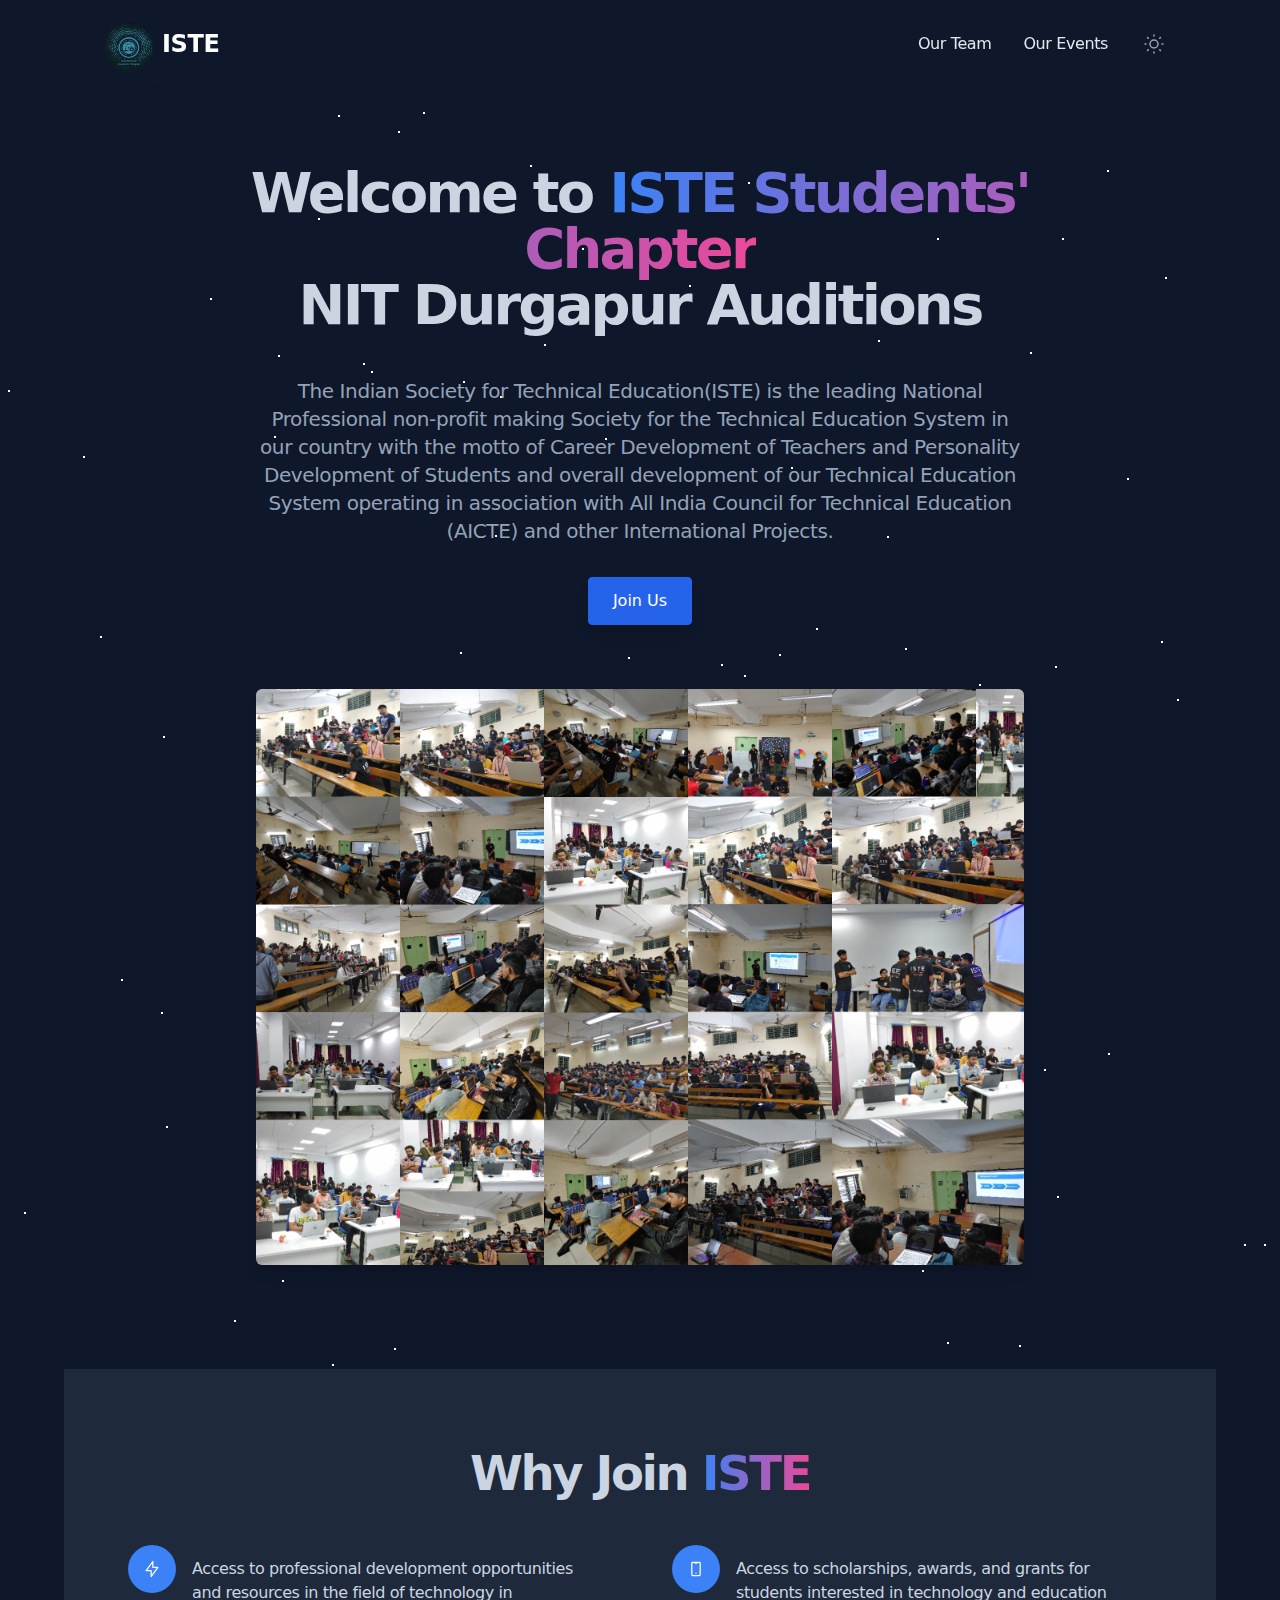
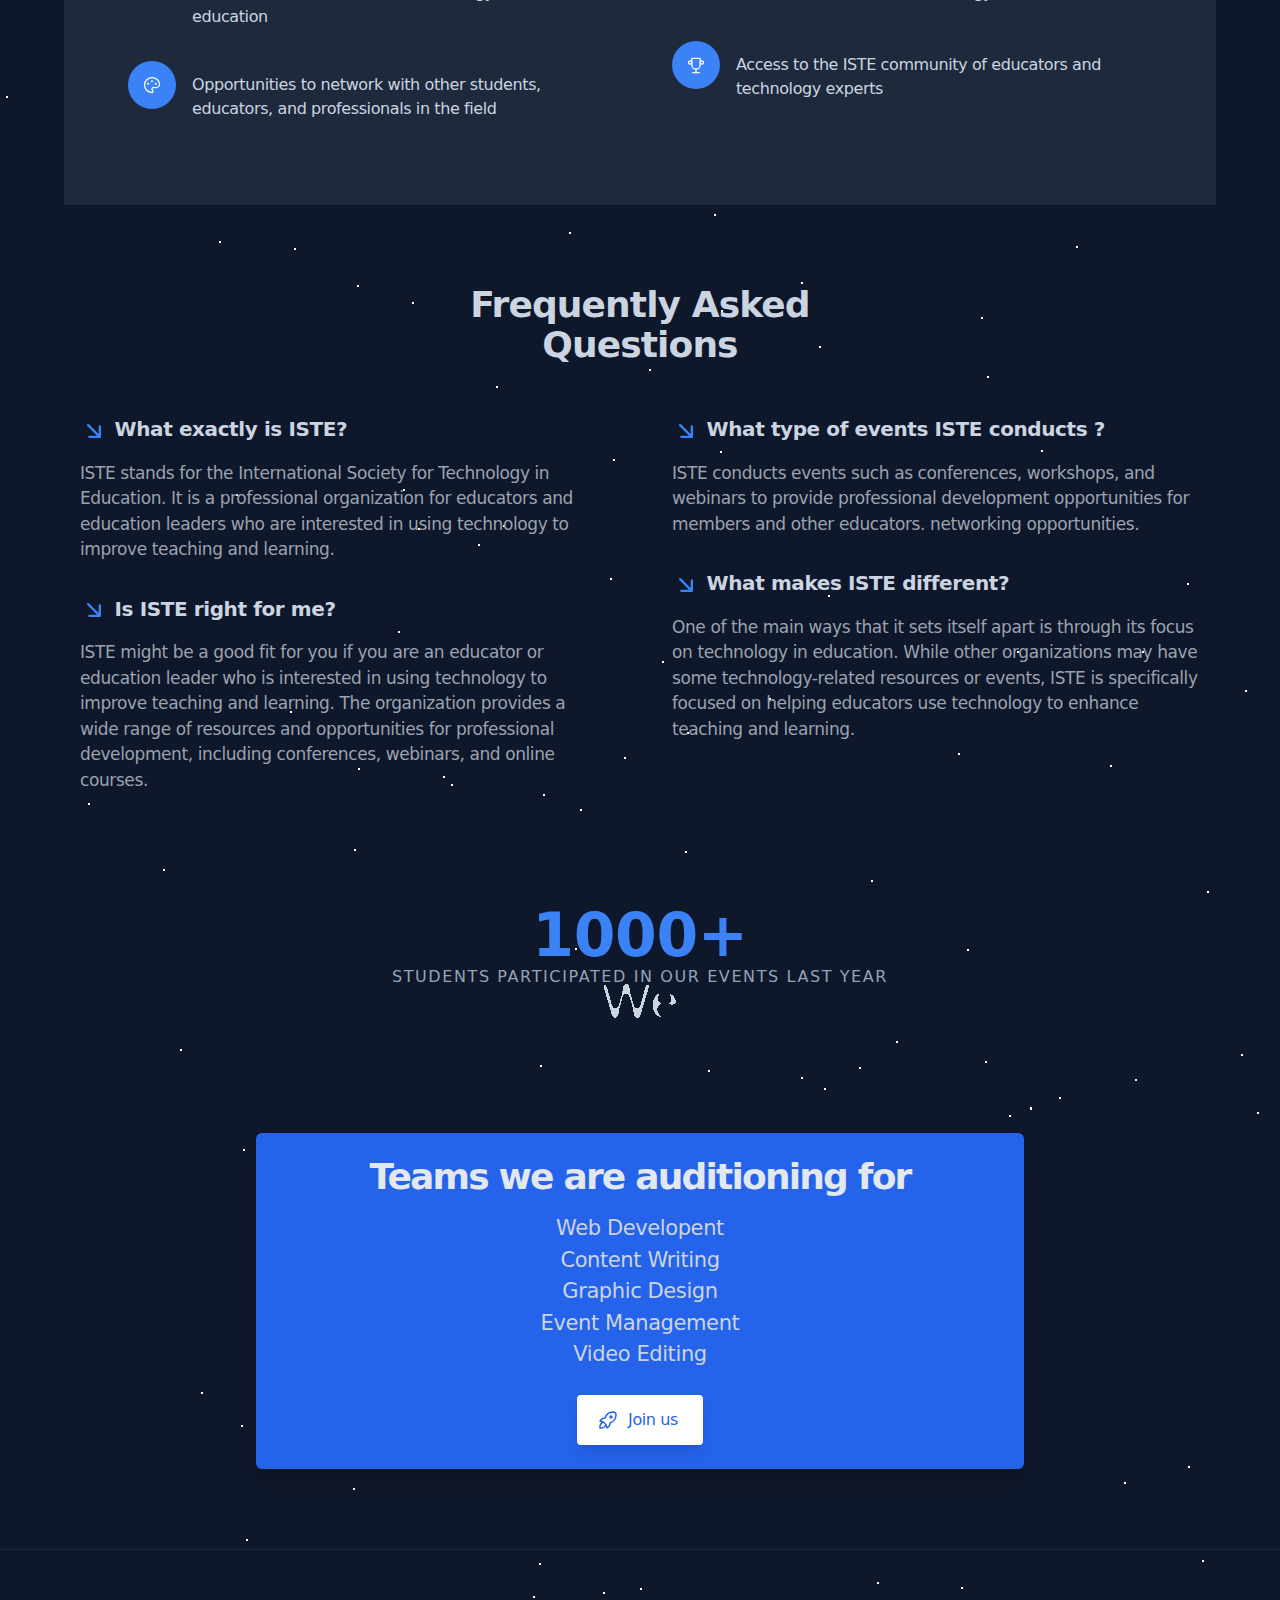
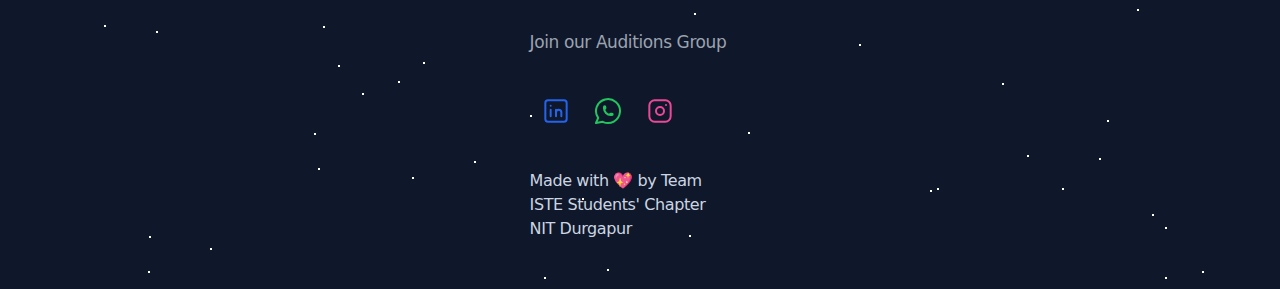
==== commit bcf14535: "Add files via upload" ====
--- a/index.html
+++ b/index.html
@@ -35,8 +35,9 @@
         id="header">
         <div class="py-3 px-3 mx-auto w-full md:flex md:justify-between max-w-6xl md:px-10">
             <div class="flex justify-between">
+                <img src="logo.jpg" class="logo" alt="">
                 <a class="flex items-center" href="https://www.istenitdgp.com/">
-
+                    
                     <span
                         class="self-center ml-2 text-2xl font-extrabold text-gray-900 whitespace-nowrap dark:text-white">
                         ISTE </span>
@@ -435,7 +436,7 @@
 
 
                         <div class="mt-6">
-                            <a class="btn bg-white text-primary-600 hover:bg-primary-800 mb-4 sm:mb-0"
+                            <a class="btn bg-white text-primary-600  mb-4 sm:mb-0"
                                 href="https://docs.google.com/forms/d/e/1FAIpQLSdcYUWKRE-KOMHsbprivlohcyPdTsOmxUqWMy0DPw7oGcbxJQ/viewform"
                                 target="_blank" rel="noopener">
                                 <svg viewBox="0 0 24 24" class="w-6 h-6 mr-2 -ml-1.5" astro-icon="tabler:rocket">
@@ -446,7 +447,7 @@
                                         <path d="M7 14a6 6 0 0 0-3 6 6 6 0 0 0 6-3" />
                                         <circle cx="15" cy="9" r="1" />
                                     </g>
-                                </svg> Apply Now
+                                </svg> Join us
                             </a>
                         </div>
                     </div>
@@ -461,7 +462,7 @@
                 <div class="col-span-12 lg:col-span-4">
                     <div class="mb-2">
                         <a class="inline-block font-bold text-xl" href="https://www.istenitdgp.com/">
-                            ISTE
+                            
 
 
                         </a>
@@ -469,7 +470,7 @@
                     <div class="text-sm text-gray-600">
 
                         <a class="text-gray-600 hover:text-gray-700 dark:text-gray-400 hover:underline transition duration-150 ease-in-out"
-                            href="https://wa.me/9862052265" target="_blank">Join our Auditions Group</a>
+                            href="https://chat.whatsapp.com/GOicItzFexY6rTV2atKHmc" target="_blank">Join our Auditions Group</a>
                     </div>
                     <div class="md:flex md:items-center md:justify-between py-6 md:py-8">
                         <ul class="flex md:order-1 md:mb-0">
@@ -503,7 +504,7 @@
                             <li> -->
                             <a class="text-green-500 rounded-lg text-sm p-2.5 inline-flex items-center"
                                 aria-label="WhatsApp"
-                                href="https://api.whatsapp.com/send/?phone=9862052265&text=I+would+like+to+know+more+about+ISTE&type=phone_number&app_absent=0"
+                                href="https://chat.whatsapp.com/GOicItzFexY6rTV2atKHmc"
                                 target="_blank">
                                 <svg viewBox="0 0 24 24" class="w-8 w-8" astro-icon="tabler:brand-whatsapp">
                                     <g fill="none" stroke="currentColor" stroke-linecap="round" stroke-linejoin="round"
@@ -533,7 +534,7 @@
 
                     </div>
                     <p>
-                        Made with 💖 Team ISTE Students' Chapter NIT Durgapur
+                        Made with 💖 by Team ISTE Students' Chapter NIT Durgapur
                     </p>
                 </div>
 
--- a/style1.css
+++ b/style1.css
@@ -189,7 +189,9 @@
 menu {
     list-style: none;
     margin: 0;
-    padding: 0
+    padding: 0;
+    font-size: 21px;
+    font-weight: bolder;
 }
 
 textarea {
@@ -2169,7 +2171,8 @@
 
 .dark .dark\:text-gray-400 {
     --tw-text-opacity: 1;
-    color: rgb(156 163 175 / var(--tw-text-opacity))
+    color: rgb(156 163 175 / var(--tw-text-opacity));
+    font-size:17px;
 }
 
 .dark .dark\:text-slate-400 {
@@ -2454,7 +2457,8 @@
 
     .md\:py-12 {
         padding-top: 3rem;
-        padding-bottom: 3rem
+        padding-bottom: 3rem;
+        padding-left: 40%;
     }
 
     .md\:py-8 {
@@ -3768,4 +3772,11 @@
     to {
         transform: translateY(-2000px);
     }
+}
+
+.logo{
+    height: 50px;
+    width: auto;
+    border-radius: 100px;
+    margin-top: 9px;
 }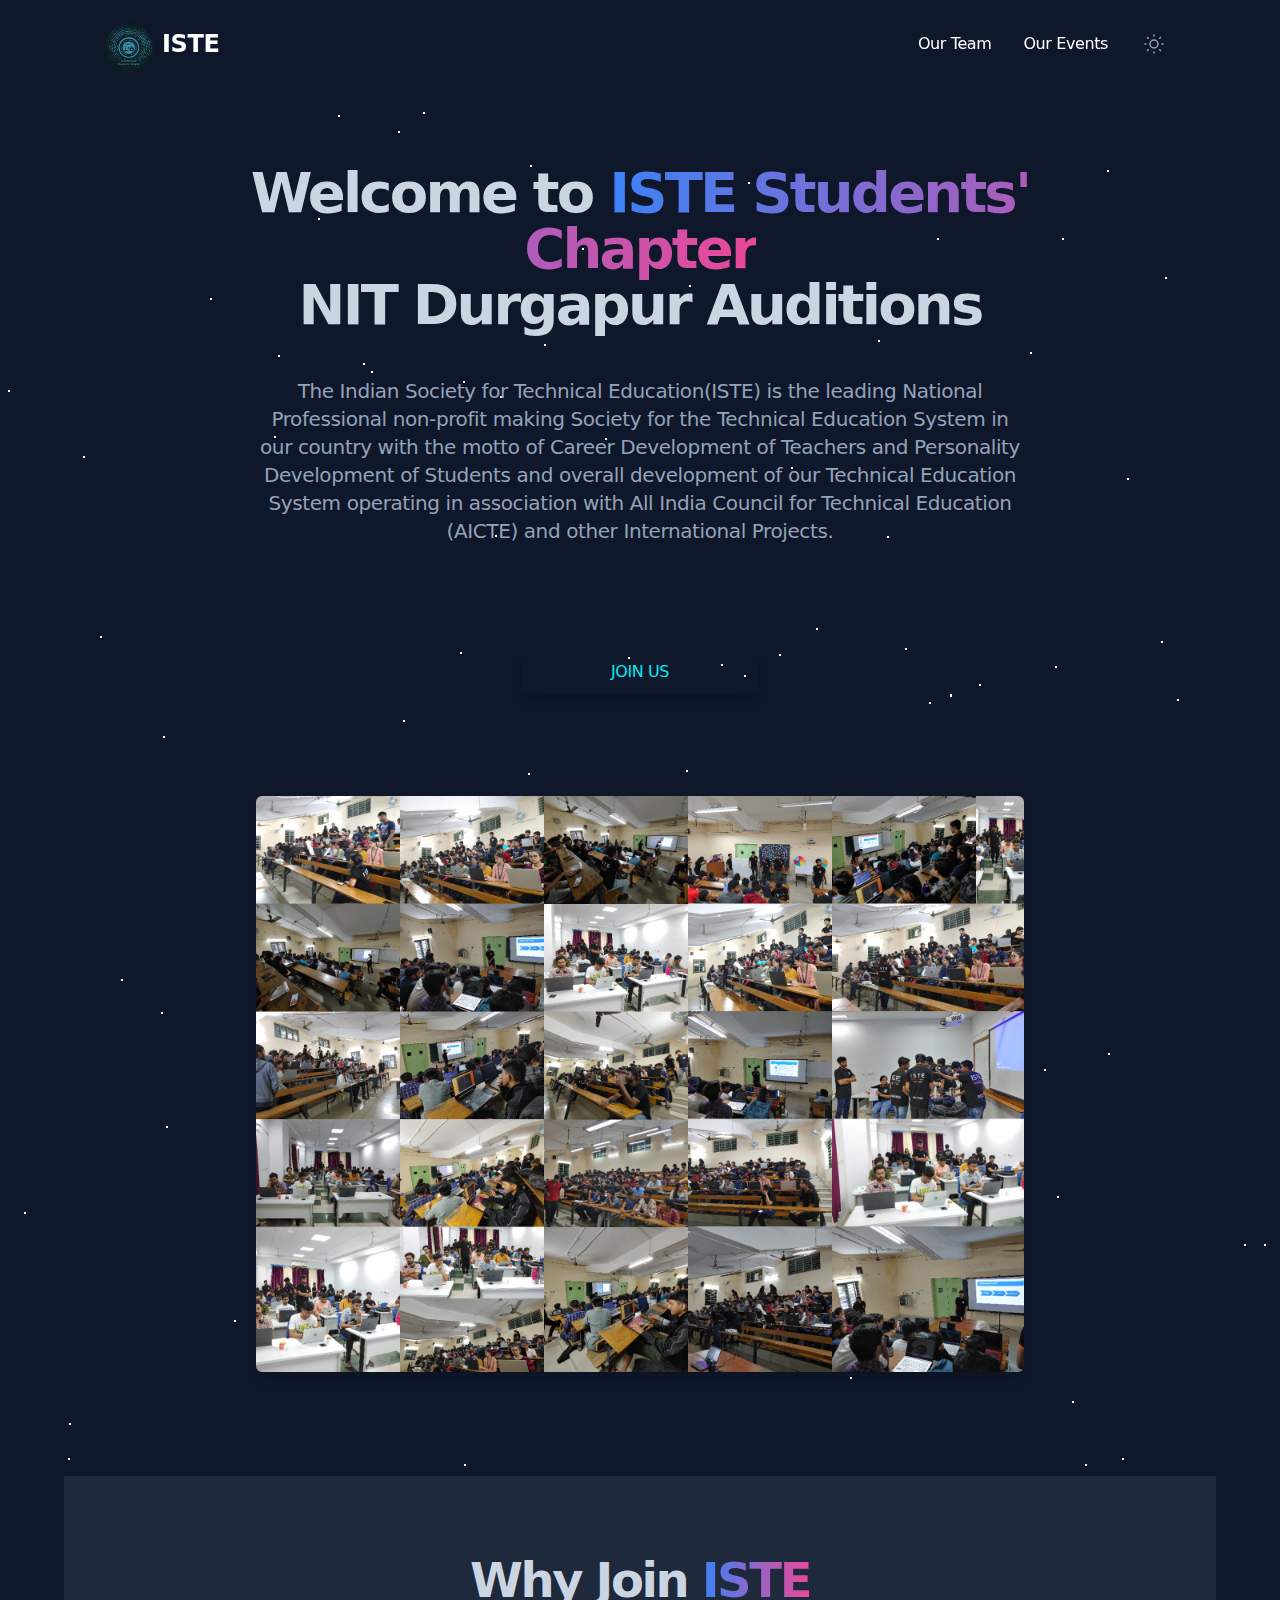
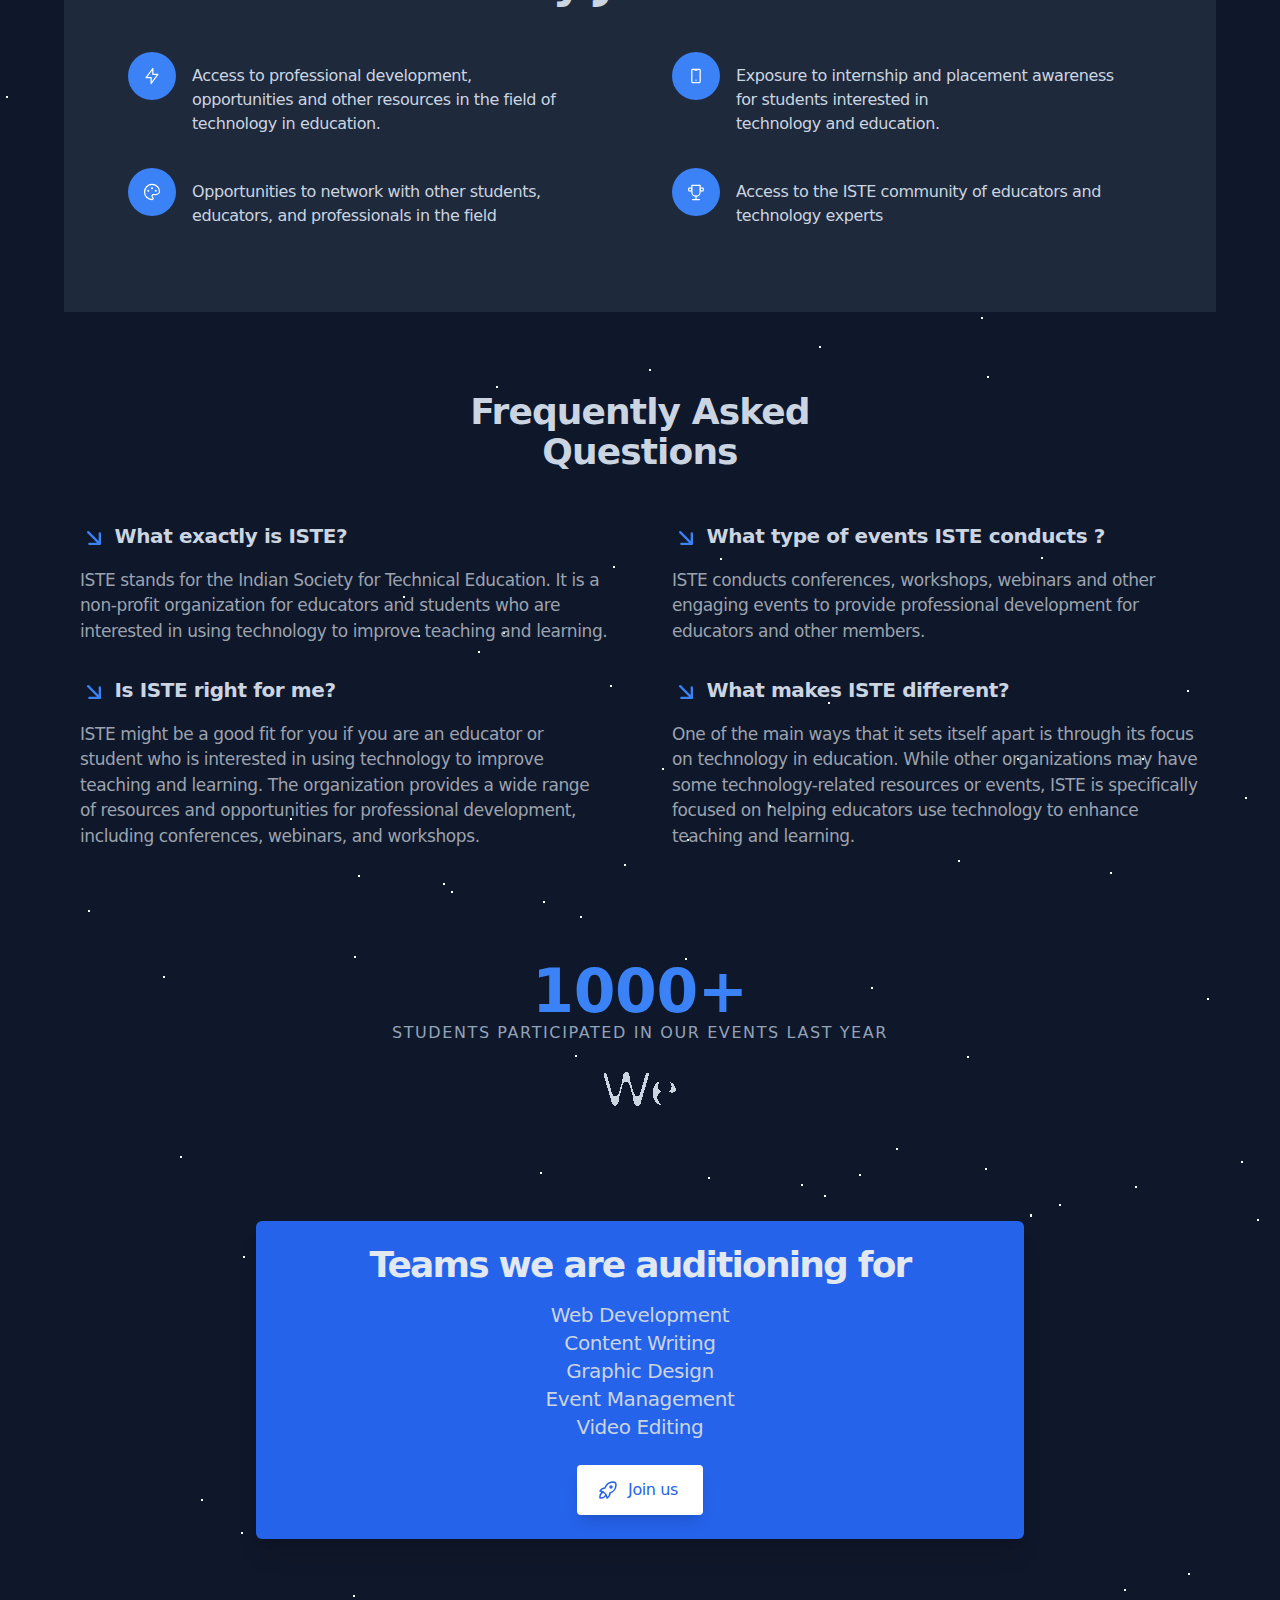
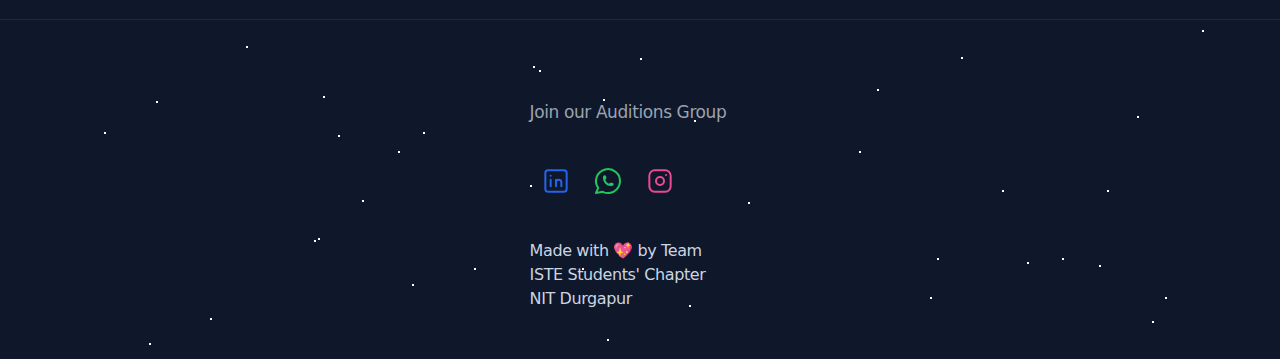
==== commit 134201c9: "Add files via upload" ====
--- a/index.html
+++ b/index.html
@@ -37,7 +37,7 @@
             <div class="flex justify-between">
                 <img src="logo.jpg" class="logo" alt="">
                 <a class="flex items-center" href="https://www.istenitdgp.com/">
-                    
+
                     <span
                         class="self-center ml-2 text-2xl font-extrabold text-gray-900 whitespace-nowrap dark:text-white">
                         ISTE </span>
@@ -81,14 +81,12 @@
                             target="_blank">Apply Now
                         </a> -->
                         <a class="font-medium hover:text-gray-900 dark:hover:text-white px-4 py-3 flex items-center transition duration-150 ease-in-out"
-                            href="https://www.istenitdgp.com/team"
-                            target="_blank">Our Team
+                            href="https://www.istenitdgp.com/team" target="_blank">Our Team
                         </a>
                     </li>
                     <li>
                         <a class="font-medium hover:text-gray-900 dark:hover:text-white px-4 py-3 flex items-center transition duration-150 ease-in-out"
-                            href="https://www.istenitdgp.com/events"
-                            target="_blank">Our Events
+                            href="https://www.istenitdgp.com/events" target="_blank">Our Events
                         </a>
 
                     </li>
@@ -143,29 +141,32 @@
                             </p>
                             <div class="max-w-none px-6 flex flex-nowrap flex-col sm:flex-row sm:justify-center gap-4">
                                 <div class="flex w-full sm:w-auto">
-                                    <a class="btn text-white border border-primary-600 bg-primary-600 hover:bg-primary-800 hover:border-primary-800 sm:mb-0 w-full"
-                                        href="https://docs.google.com/forms/d/e/1FAIpQLSdcYUWKRE-KOMHsbprivlohcyPdTsOmxUqWMy0DPw7oGcbxJQ/viewform"
-                                        target="_blank" rel="noopener">
-                                        <!-- <svg viewBox="0 0 24 24" class="w-5 h-5 mr-3 -ml-1.5"
+                                    <div class="submitBtn">
+
+                                        <a class="btn sm:mb-0 w-full"
+                                            href="https://docs.google.com/forms/d/e/1FAIpQLSdcYUWKRE-KOMHsbprivlohcyPdTsOmxUqWMy0DPw7oGcbxJQ/viewform"
+                                            target="_blank" rel="noopener">
+                                            <!-- <svg viewBox="0 0 24 24" class="w-5 h-5 mr-3 -ml-1.5"
                                             astro-icon="tabler:rocket">
                                             <g fill="none" stroke="currentColor" stroke-linecap="round"
                                                 stroke-linejoin="round" stroke-width="2" class="icon-tabler">
                                                 <path
-                                                    d="M4 13a8 8 0 0 1 7 7 6 6 0 0 0 3-5 9 9 0 0 0 6-8 3 3 0 0 0-3-3 9 9 0 0 0-8 6 6 6 0 0 0-5 3" />
+                                                d="M4 13a8 8 0 0 1 7 7 6 6 0 0 0 3-5 9 9 0 0 0 6-8 3 3 0 0 0-3-3 9 9 0 0 0-8 6 6 6 0 0 0-5 3" />
                                                 <path d="M7 14a6 6 0 0 0-3 6 6 6 0 0 0 6-3" />
                                                 <circle cx="15" cy="9" r="1" />
                                             </g>
                                         </svg>  -->
 
 
-                                        <span></span>
-                                        <span></span>
-                                        <span></span>
-                                        <span></span>
-                                        <button type="submit" id="submitForm">Join Us</button>
-
-
-                                    </a>
+                                            <span></span>
+                                            <span></span>
+                                            <span></span>
+                                            <span></span>
+                                            Join Us
+
+
+                                        </a>
+                                    </div>
                                 </div>
 
                             </div>
@@ -213,8 +214,7 @@
                             </div>
                             <div>
                                 <h3 class="mb-3 text-xl font-bold"></h3>
-                                <p>Access to professional development opportunities and resources in the field of
-                                    technology in education</p>
+                                <p>Access to professional development, opportunities and other resources in the field of technology in education.</p>
                             </div>
                         </div>
                         <div class="flex flex-row max-w-md">
@@ -255,8 +255,7 @@
                             </div>
                             <div>
                                 <h3 class="mb-3 text-xl font-bold"></h3>
-                                <p>Access to scholarships, awards, and grants for students interested in technology and
-                                    education</p>
+                                <p>Exposure to internship and placement awareness for students interested in technology and education.</p>
                             </div>
                         </div>
                         <div class="flex flex-row max-w-md">
@@ -307,10 +306,7 @@
                                 </svg>
                                 What exactly is ISTE?
                             </p>
-                            <p class="text-gray-700 dark:text-gray-400 mb-2">ISTE stands for the International Society
-                                for Technology in Education. It is a professional organization for educators
-                                and education leaders who are interested in using technology to improve teaching and
-                                learning.
+                            <p class="text-gray-700 dark:text-gray-400 mb-2">ISTE stands for the Indian Society for Technical Education. It is a non-profit organization for educators and students who are interested in using technology to improve teaching and learning.
                             </p>
                         </div>
                         <div>
@@ -324,11 +320,7 @@
                                 </svg>
                                 Is ISTE right for me?
                             </p>
-                            <p class="text-gray-700 dark:text-gray-400 mb-2">ISTE might be a good fit for you if you are
-                                an educator or education leader who is interested in using technology to
-                                improve teaching and learning. The organization provides a wide range of resources and
-                                opportunities for professional
-                                development, including conferences, webinars, and online courses.</p>
+                            <p class="text-gray-700 dark:text-gray-400 mb-2">ISTE might be a good fit for you if you are an educator or student who is interested in using technology to improve teaching and learning. The organization provides a wide range of resources and opportunities for professional development, including conferences, webinars, and workshops.</p>
                         </div>
                     </div>
                     <div class="space-y-8">
@@ -343,10 +335,7 @@
                                 </svg>
                                 What type of events ISTE conducts ?
                             </p>
-                            <p class="text-gray-700 dark:text-gray-400 mb-2">ISTE conducts events such as conferences,
-                                workshops, and webinars to provide professional development opportunities for
-                                members and other educators.
-                                networking opportunities.</p>
+                            <p class="text-gray-700 dark:text-gray-400 mb-2">ISTE conducts conferences, workshops, webinars and other engaging events to provide professional development for educators and other members.</p>
                         </div>
                         <div>
                             <p class="mb-4 text-xl font-bold">
@@ -386,27 +375,28 @@
                         class="text-sm font-medium tracking-widest text-gray-800 dark:text-slate-400 uppercase lg:text-base">
                         Students Participated in our events last year</p>
 
-                        <div class="textBox">
-
-                            <br>
-                            <div id="container">
-                                <span id="text1"></span>
-                                <span id="text2"></span>
-                            </div>
-                        </div>
-        
-                        <svg id="filters">
-                            <defs>
-                                <filter id="threshold">
-                                    <feColorMatrix in="SourceGraphic" type="matrix" values="1 0 0 0 0
+                    <div class="textBox">
+
+                        <br>
+                        <div id="container">
+                            <span id="text1"></span>
+                            <span id="text2"></span>
+                        </div>
+                    </div>
+
+                    <svg id="filters">
+                        <defs>
+                            <filter id="threshold">
+                                <feColorMatrix in="SourceGraphic" type="matrix" values="1 0 0 0 0
                                             0 1 0 0 0
                                             0 0 1 0 0
                                             0 0 0 255 -140" />
-                                </filter>
-                            </defs>
-                        </svg>
-                </div>
-                
+                            </filter>
+                        </defs>
+                    </svg>
+                </div>
+               
+
             </div>
         </div>
 
@@ -424,15 +414,53 @@
                             <span>Teams we are auditioning for</span>
                         </h2>
                         <p class="text-xl text-slate-200 dark:text-slate-300">
-                        <ul>
-                            <li> Web Developent</li>
-                            <li> Content Writing</li>
-                            <li>Graphic Design</li>
-                            <li>Event Management</li>
-                            <li>Video Editing</li>
-                        </ul>
+                        
+                            Web Development<br>
+                            Content Writing<br>
+                            Graphic Design<br>
+                            Event Management<br>
+                            Video Editing
+                       
 
                         </p>
+
+                        <!-- partial:index.partial.html -->
+                        <!-- <div class="container">
+                            <ul class="character-collection">
+                                <li class="person fahkumram">
+                                    <div class="hover-person"></div>
+                                    <img src="https://fadelun.github.io/hosted-assets/tekken-property/fahkumram.png"
+                                        alt="fahkumram" />
+                                    <p class="text-name">fahkumram</p>
+                                </li>
+                                <li class="person kunimitsu">
+                                    <div class="hover-person"></div>
+                                    <img src="https://fadelun.github.io/hosted-assets/tekken-property/kunimitsu.png"
+                                        alt="kunimitsu" />
+                                    <p class="text-name">kunimitsu</p>
+                                </li>
+                                <li class="person leroy">
+                                    <div class="hover-person"></div>
+                                    <img src="https://fadelun.github.io/hosted-assets/tekken-property/leroy.png"
+                                        alt="leroy" />
+                                    <p class="text-name">leroy</p>
+                                </li>
+                                <li class="person lidia">
+                                    <div class="hover-person"></div>
+                                    <img src="https://fadelun.github.io/hosted-assets/tekken-property/lidia.png"
+                                        alt="lidia" />
+                                    <p class="text-name">lidia</p>
+                                </li>
+                                <li class="person zafina">
+                                    <div class="hover-person"></div>
+                                    <img src="https://fadelun.github.io/hosted-assets/tekken-property/zafina.png"
+                                        alt="zafina" />
+                                    <p class="text-name">zafina</p>
+                                </li>
+                            </ul>
+                        </div> -->
+                        <!-- partial -->
+
 
 
                         <div class="mt-6">
@@ -462,7 +490,7 @@
                 <div class="col-span-12 lg:col-span-4">
                     <div class="mb-2">
                         <a class="inline-block font-bold text-xl" href="https://www.istenitdgp.com/">
-                            
+
 
 
                         </a>
@@ -470,7 +498,8 @@
                     <div class="text-sm text-gray-600">
 
                         <a class="text-gray-600 hover:text-gray-700 dark:text-gray-400 hover:underline transition duration-150 ease-in-out"
-                            href="https://chat.whatsapp.com/GOicItzFexY6rTV2atKHmc" target="_blank">Join our Auditions Group</a>
+                            href="https://chat.whatsapp.com/GOicItzFexY6rTV2atKHmc" target="_blank">Join our Auditions
+                            Group</a>
                     </div>
                     <div class="md:flex md:items-center md:justify-between py-6 md:py-8">
                         <ul class="flex md:order-1 md:mb-0">
@@ -503,8 +532,7 @@
                             </li>
                             <li> -->
                             <a class="text-green-500 rounded-lg text-sm p-2.5 inline-flex items-center"
-                                aria-label="WhatsApp"
-                                href="https://chat.whatsapp.com/GOicItzFexY6rTV2atKHmc"
+                                aria-label="WhatsApp" href="https://chat.whatsapp.com/GOicItzFexY6rTV2atKHmc"
                                 target="_blank">
                                 <svg viewBox="0 0 24 24" class="w-8 w-8" astro-icon="tabler:brand-whatsapp">
                                     <g fill="none" stroke="currentColor" stroke-linecap="round" stroke-linejoin="round"
--- a/style1.css
+++ b/style1.css
@@ -189,6 +189,7 @@
 menu {
     list-style: none;
     margin: 0;
+    display: inline-block;
     padding: 0;
     font-size: 21px;
     font-weight: bolder;
@@ -2939,6 +2940,8 @@
     background-image: url(https://media.giphy.com/media/U3qYN8S0j3bpK/giphy.gif);
 }
 
+
+
 /* ---------------------------------------- */
 /* forms css */
 .forms {
@@ -3160,7 +3163,8 @@
 
 .textBox {
     position: relative;
-    margin-bottom: -1rem;
+    margin-bottom: -3rem;
+    margin-top: 2rem;
 }
 
 /* ------------------ */
@@ -3779,4 +3783,363 @@
     width: auto;
     border-radius: 100px;
     margin-top: 9px;
-}+}
+
+.submitBtn {
+    position: relative;
+    top: 50%;
+    left: 50%;
+    width: 300px;
+    padding: 2rem;
+    /* padding: 40px; */
+    transform: translate(-50%, -50%);
+    /* background-color: rgba(0, 0, 0, 0.5);
+    box-shadow: 0 15px 25px rgba(0, 0, 0, 0.6); */
+    border-radius: 10px;
+}
+
+.submitBtn h2 {
+    margin: 0 0 30px;
+    padding: 0;
+    color: #fff;
+    text-align: center;
+}
+
+.submitBtn .user-box {
+    position: relative;
+}
+
+
+.input:focus~label {
+    top: -20px;
+    color: #03e9f4;
+    font-size: 12px;
+}
+
+.input:valid~label {
+    top: -20px;
+    color: #03e9f4;
+    font-size: 12px;
+}
+
+
+.submitBtn a {
+    position: relative;
+    display: inline-block;
+    padding: 10px 20px;
+    font-size: 16px;
+    text-decoration: none;
+    text-transform: uppercase;
+    overflow: hidden;
+    transition: all .5s;
+    margin-top: 40px;
+    /* letter-spacing: 4px; */
+    color: #03e9f4;
+}
+
+.submitBtn a:hover {
+    /* background-color: #145369; */
+    color: #fff;
+    border-radius: 5px;
+}
+
+.submitBtn a span {
+    position: absolute;
+    display: block;
+}
+
+@keyframes btnAnimA {
+    0% {
+        left: -100%;
+    }
+
+    50% {
+        left: 100%;
+    }
+
+    100% {
+        left: 100%;
+    }
+}
+
+.submitBtn a span:nth-child(1) {
+    top: 0;
+    left: -100%;
+    width: 100%;
+    height: 2px;
+    background: linear-gradient(90deg, transparent, #03e9f4);
+    animation: btnAnimA 1500ms linear infinite;
+    /* animation-delay: 200ms; */
+    animation-fill-mode: backwards;
+    animation-play-state: running;
+}
+
+
+@keyframes btnAnimB {
+    0% {
+        top: -100%
+    }
+
+    50% {
+        top: 100%;
+    }
+
+    100% {
+        top: 100%;
+    }
+}
+
+.submitBtn a span:nth-child(2) {
+    top: -100%;
+    right: 0;
+    width: 2px;
+    height: 100%;
+    background: linear-gradient(180deg, transparent, #03e9f4);
+    animation: btnAnimB 1500ms linear infinite;
+    animation-delay: 300ms;
+}
+
+
+@keyframes btnAnimC {
+    0% {
+        right: -100%;
+    }
+
+    50% {
+        right: 100%;
+    }
+
+    100% {
+        right: 100%;
+    }
+}
+
+.submitBtn a span:nth-child(3) {
+    bottom: 0;
+    right: -100%;
+    width: 100%;
+    height: 2px;
+    background: linear-gradient(270deg, transparent, #03e9f4);
+    animation: btnAnimC 1500ms linear infinite;
+    animation-delay: 600ms;
+}
+
+
+@keyframes btnAnimD {
+    0% {
+        bottom: -100%;
+    }
+
+    50%,
+    100% {
+        bottom: 100%;
+    }
+}
+
+.submitBtn a span:nth-child(4) {
+    left: 0;
+    bottom: -100%;
+    width: 2px;
+    height: 100%;
+    background: linear-gradient(360deg, transparent, #03e9f4);
+    animation: btnAnimD 1500ms linear infinite;
+    animation-delay: 900ms;
+}
+
+/* ------------- */
+
+/* ----Nav Links---- */
+ul {
+    padding: 0;
+    list-style: none;
+    display: table;
+    text-align: center;
+}
+
+li {
+    display: table-cell;
+    position: relative;
+}
+
+a {
+    color: rgb(255, 255, 255);
+    /* text-transform: uppercase; */
+    text-decoration: none;
+    /* letter-spacing: 0.15em; */
+    display: inline-block;
+    position: relative;
+}
+
+a:hover {
+    color: #03e9f4;
+}
+
+a:after {
+    background: none repeat scroll 0 0 transparent;
+    bottom: 0;
+    content: "";
+    display: block;
+    height: 2px;
+    left: 50%;
+    position: absolute;
+    background: rgb(3, 135, 196);
+    transition: width 0.3s ease 0s, left 0.3s ease 0s;
+    width: 0;
+}
+
+a:hover:after {
+    width: 100%;
+    left: 0;
+}
+
+@media screen and (max-height: 300px) {
+    ul {
+        margin-top: 40px;
+    }
+}
+
+/*------*/
+
+.textBox {
+    position: relative;
+    margin-bottom: -1rem;
+}
+
+/* ------------------ */
+@media (min-width: 200px) and (max-width: 1023px) {
+
+    #container {
+        position: relative;
+        left: -25%;
+    }
+
+    #text1,
+    #text2 {
+        position: absolute;
+        width: 100%;
+        display: inline-block;
+        font-family: "Raleway", sans-serif;
+        font-size: 20pt;
+        text-align: center;
+        user-select: none;
+    }
+
+    #filters {
+        height: 0px;
+    }
+}
+
+
+/*  */
+
+body ul.character-collection {
+    height: 80%;
+    max-height: 40vh;
+    display: flex;
+    gap: 0.8rem;
+    list-style: none;
+  }
+  body ul.character-collection li {
+    width: 12vw;
+    height: 100%;
+    position: relative;
+    background-position: center -40px;
+    background-repeat: no-repeat;
+    background-size: 700%;
+    background-color: #070e16;
+    box-shadow: 2vw 2vw 4vw black;
+    pointer-events: none;
+    text-align: center;
+  }
+  body ul.character-collection li.fahkumram {
+    background-image: url(https://fadelun.github.io/hosted-assets/tekken-property/fahkumram.png);
+  }
+  body ul.character-collection li.kunimitsu {
+    background-image: url(https://fadelun.github.io/hosted-assets/tekken-property/kunimitsu.png);
+  }
+  body ul.character-collection li.leroy {
+    background-image: url(https://fadelun.github.io/hosted-assets/tekken-property/leroy.png);
+  }
+  body ul.character-collection li.lidia {
+    background-image: url(https://fadelun.github.io/hosted-assets/tekken-property/lidia.png);
+  }
+  body ul.character-collection li.zafina {
+    background-image: url(https://fadelun.github.io/hosted-assets/tekken-property/zafina.png);
+  }
+  body ul.character-collection li:hover {
+    background-color: #0000a3;
+    background-image: none;
+    height: 110%;
+    transition: height 0.3s;
+  }
+  body ul.character-collection li img {
+    width: 0;
+    opacity: 0;
+  }
+  body ul.character-collection li p {
+    opacity: 0;
+    color: #dbdbdb;
+    font-weight: bold;
+    font-size: 1.2rem;
+    text-transform: capitalize;
+    text-shadow: 0px 2px 8px black;
+    z-index: 20;
+  }
+  body ul.character-collection li .hover-person {
+    width: 100%;
+    height: 100%;
+    filter: grayscale(200%) opacity(60%);
+    position: absolute;
+    background: #3b3b3b;
+    pointer-events: auto;
+  }
+  body ul.character-collection li .hover-person:hover {
+    filter: grayscale(0) opacity(0);
+  }
+  body ul.character-collection li .hover-person:hover ~ img {
+    opacity: 1;
+    display: block;
+    position: absolute;
+    z-index: 1;
+    top: -20%;
+    left: -200%;
+    width: 80vw;
+    transition: opacity 0.2s;
+  }
+  body ul.character-collection li .hover-person:hover ~ p {
+    opacity: 1;
+    display: inline;
+    position: absolute;
+    left: -10px;
+    right: -10px;
+    bottom: 10px;
+    transition: opacity 0.4s;
+  }
+  @media screen and (min-width: 768px) {
+    body ul.character-collection {
+      max-width: 60vw;
+      min-height: 50vh;
+    }
+    body ul.character-collection li {
+      width: 9vw;
+    }
+    body ul.character-collection li .hover-person:hover ~ img {
+      top: -30%;
+      left: -240%;
+      width: 60vw;
+    }
+  }
+  @media screen and (min-width: 1024px) {
+    body ul.character-collection {
+      min-height: 70vh;
+    }
+    body ul.character-collection li {
+      width: 8vw;
+    }
+    body ul.character-collection li .hover-person:hover ~ img {
+      top: -20%;
+      left: -240%;
+      width: 42vw;
+    }
+  }
+
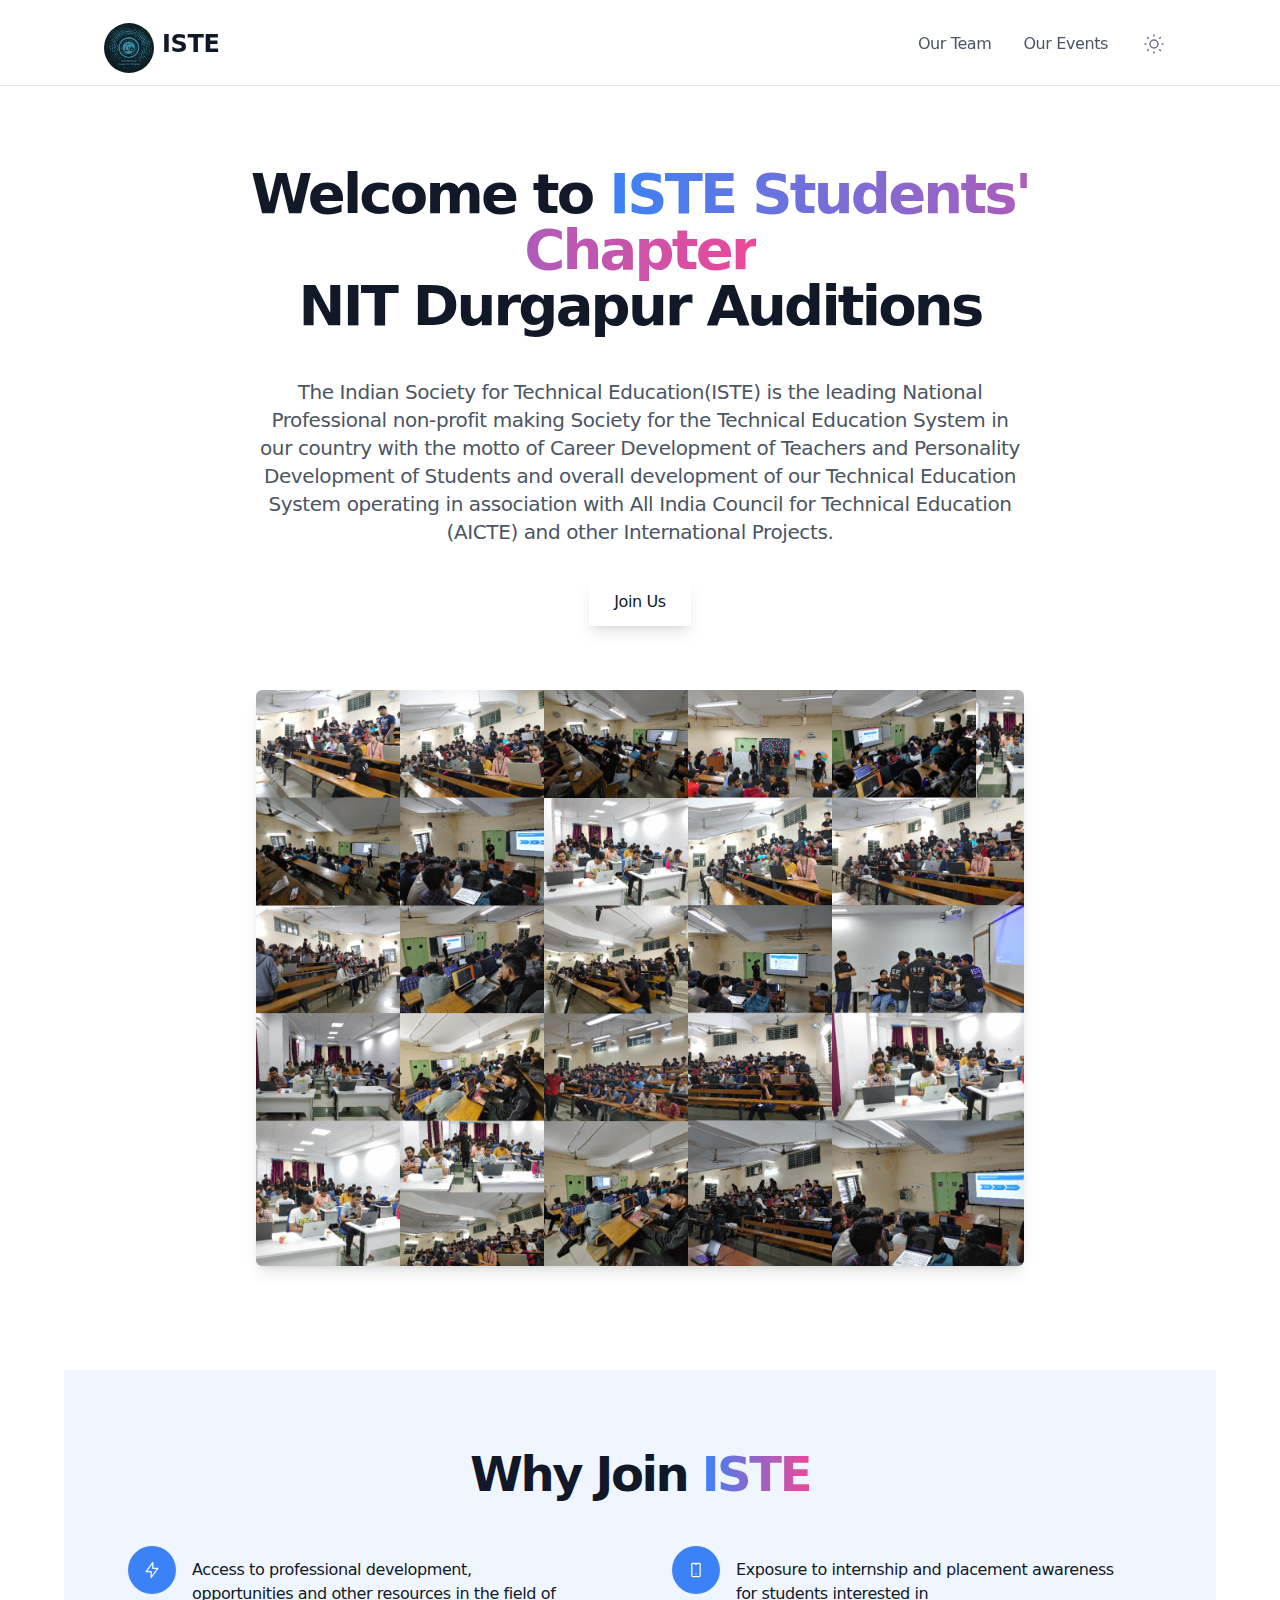
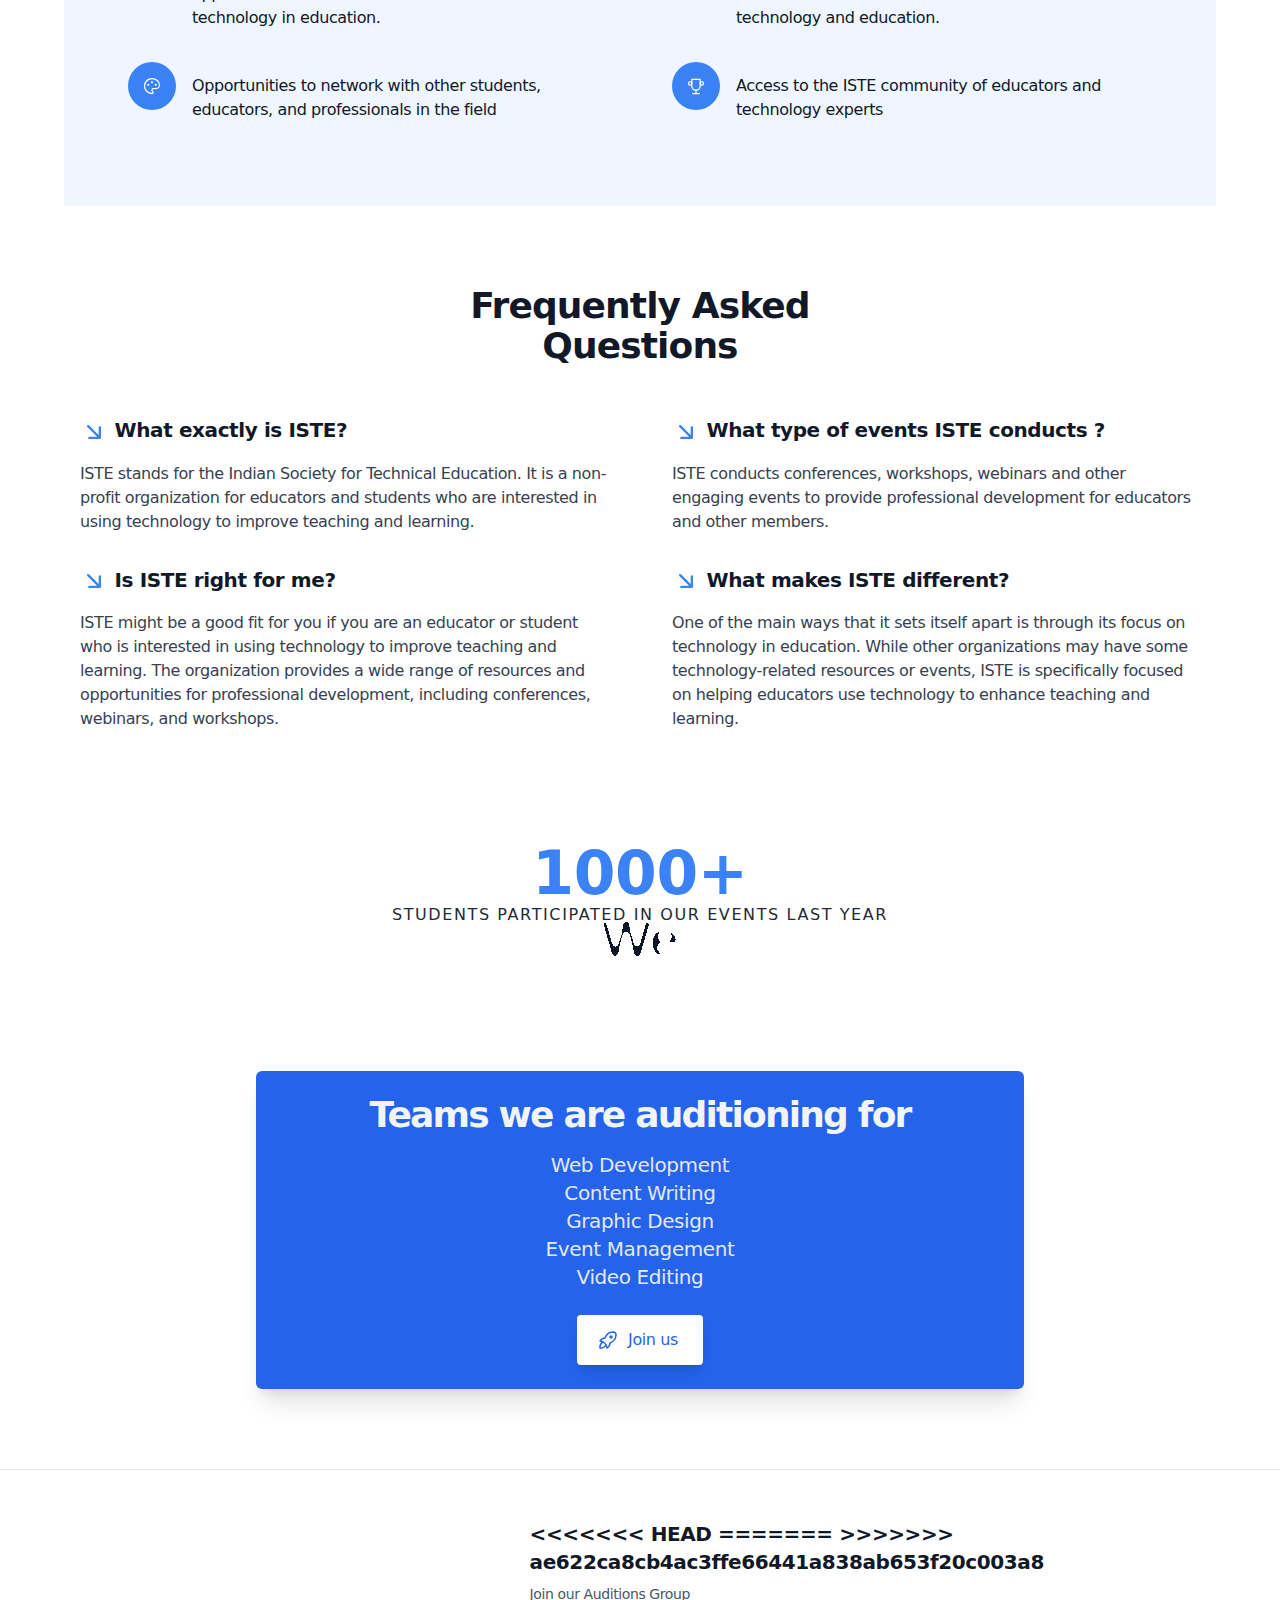
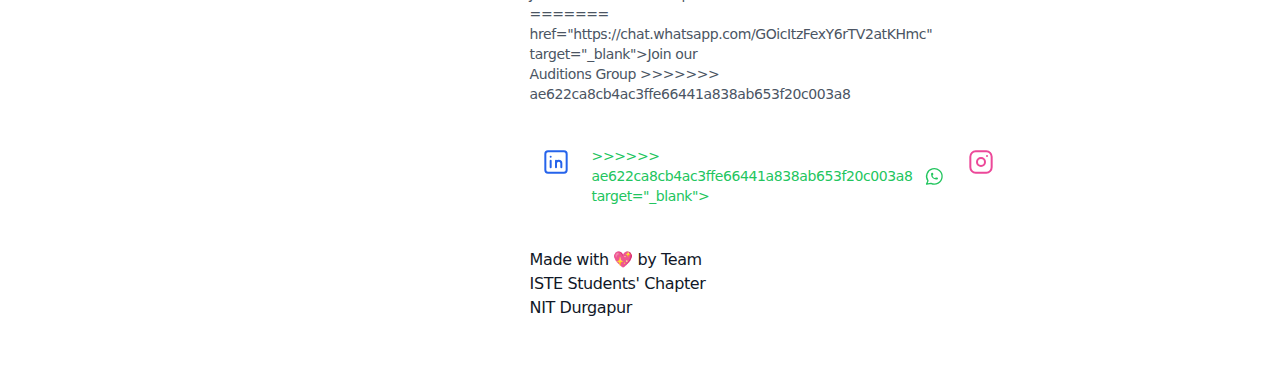
==== commit cc07aecf: "Add files via upload" ====
--- a/index.html
+++ b/index.html
@@ -37,7 +37,7 @@
             <div class="flex justify-between">
                 <img src="logo.jpg" class="logo" alt="">
                 <a class="flex items-center" href="https://www.istenitdgp.com/">
-
+                    
                     <span
                         class="self-center ml-2 text-2xl font-extrabold text-gray-900 whitespace-nowrap dark:text-white">
                         ISTE </span>
@@ -490,7 +490,11 @@
                 <div class="col-span-12 lg:col-span-4">
                     <div class="mb-2">
                         <a class="inline-block font-bold text-xl" href="https://www.istenitdgp.com/">
-
+<<<<<<< HEAD
+                            
+=======
+
+>>>>>>> ae622ca8cb4ac3ffe66441a838ab653f20c003a8
 
 
                         </a>
@@ -498,8 +502,12 @@
                     <div class="text-sm text-gray-600">
 
                         <a class="text-gray-600 hover:text-gray-700 dark:text-gray-400 hover:underline transition duration-150 ease-in-out"
+<<<<<<< HEAD
+                            href="https://chat.whatsapp.com/GOicItzFexY6rTV2atKHmc" target="_blank">Join our Auditions Group</a>
+=======
                             href="https://chat.whatsapp.com/GOicItzFexY6rTV2atKHmc" target="_blank">Join our Auditions
                             Group</a>
+>>>>>>> ae622ca8cb4ac3ffe66441a838ab653f20c003a8
                     </div>
                     <div class="md:flex md:items-center md:justify-between py-6 md:py-8">
                         <ul class="flex md:order-1 md:mb-0">
@@ -532,7 +540,12 @@
                             </li>
                             <li> -->
                             <a class="text-green-500 rounded-lg text-sm p-2.5 inline-flex items-center"
+<<<<<<< HEAD
+                                aria-label="WhatsApp"
+                                href="https://chat.whatsapp.com/GOicItzFexY6rTV2atKHmc"
+=======
                                 aria-label="WhatsApp" href="https://chat.whatsapp.com/GOicItzFexY6rTV2atKHmc"
+>>>>>>> ae622ca8cb4ac3ffe66441a838ab653f20c003a8
                                 target="_blank">
                                 <svg viewBox="0 0 24 24" class="w-8 w-8" astro-icon="tabler:brand-whatsapp">
                                     <g fill="none" stroke="currentColor" stroke-linecap="round" stroke-linejoin="round"
@@ -577,7 +590,7 @@
     <script>
         // Set "light" theme as default
         if (!localStorage.theme) {
-            localStorage.theme = "dark";
+            localStorage.theme = "light";
         }
 
         if (
--- a/style1.css
+++ b/style1.css
@@ -189,7 +189,6 @@
 menu {
     list-style: none;
     margin: 0;
-    display: inline-block;
     padding: 0;
     font-size: 21px;
     font-weight: bolder;
@@ -2940,8 +2939,6 @@
     background-image: url(https://media.giphy.com/media/U3qYN8S0j3bpK/giphy.gif);
 }
 
-
-
 /* ---------------------------------------- */
 /* forms css */
 .forms {
@@ -3163,8 +3160,7 @@
 
 .textBox {
     position: relative;
-    margin-bottom: -3rem;
-    margin-top: 2rem;
+    margin-bottom: -1rem;
 }
 
 /* ------------------ */
@@ -3783,363 +3779,4 @@
     width: auto;
     border-radius: 100px;
     margin-top: 9px;
-}
-
-.submitBtn {
-    position: relative;
-    top: 50%;
-    left: 50%;
-    width: 300px;
-    padding: 2rem;
-    /* padding: 40px; */
-    transform: translate(-50%, -50%);
-    /* background-color: rgba(0, 0, 0, 0.5);
-    box-shadow: 0 15px 25px rgba(0, 0, 0, 0.6); */
-    border-radius: 10px;
-}
-
-.submitBtn h2 {
-    margin: 0 0 30px;
-    padding: 0;
-    color: #fff;
-    text-align: center;
-}
-
-.submitBtn .user-box {
-    position: relative;
-}
-
-
-.input:focus~label {
-    top: -20px;
-    color: #03e9f4;
-    font-size: 12px;
-}
-
-.input:valid~label {
-    top: -20px;
-    color: #03e9f4;
-    font-size: 12px;
-}
-
-
-.submitBtn a {
-    position: relative;
-    display: inline-block;
-    padding: 10px 20px;
-    font-size: 16px;
-    text-decoration: none;
-    text-transform: uppercase;
-    overflow: hidden;
-    transition: all .5s;
-    margin-top: 40px;
-    /* letter-spacing: 4px; */
-    color: #03e9f4;
-}
-
-.submitBtn a:hover {
-    /* background-color: #145369; */
-    color: #fff;
-    border-radius: 5px;
-}
-
-.submitBtn a span {
-    position: absolute;
-    display: block;
-}
-
-@keyframes btnAnimA {
-    0% {
-        left: -100%;
-    }
-
-    50% {
-        left: 100%;
-    }
-
-    100% {
-        left: 100%;
-    }
-}
-
-.submitBtn a span:nth-child(1) {
-    top: 0;
-    left: -100%;
-    width: 100%;
-    height: 2px;
-    background: linear-gradient(90deg, transparent, #03e9f4);
-    animation: btnAnimA 1500ms linear infinite;
-    /* animation-delay: 200ms; */
-    animation-fill-mode: backwards;
-    animation-play-state: running;
-}
-
-
-@keyframes btnAnimB {
-    0% {
-        top: -100%
-    }
-
-    50% {
-        top: 100%;
-    }
-
-    100% {
-        top: 100%;
-    }
-}
-
-.submitBtn a span:nth-child(2) {
-    top: -100%;
-    right: 0;
-    width: 2px;
-    height: 100%;
-    background: linear-gradient(180deg, transparent, #03e9f4);
-    animation: btnAnimB 1500ms linear infinite;
-    animation-delay: 300ms;
-}
-
-
-@keyframes btnAnimC {
-    0% {
-        right: -100%;
-    }
-
-    50% {
-        right: 100%;
-    }
-
-    100% {
-        right: 100%;
-    }
-}
-
-.submitBtn a span:nth-child(3) {
-    bottom: 0;
-    right: -100%;
-    width: 100%;
-    height: 2px;
-    background: linear-gradient(270deg, transparent, #03e9f4);
-    animation: btnAnimC 1500ms linear infinite;
-    animation-delay: 600ms;
-}
-
-
-@keyframes btnAnimD {
-    0% {
-        bottom: -100%;
-    }
-
-    50%,
-    100% {
-        bottom: 100%;
-    }
-}
-
-.submitBtn a span:nth-child(4) {
-    left: 0;
-    bottom: -100%;
-    width: 2px;
-    height: 100%;
-    background: linear-gradient(360deg, transparent, #03e9f4);
-    animation: btnAnimD 1500ms linear infinite;
-    animation-delay: 900ms;
-}
-
-/* ------------- */
-
-/* ----Nav Links---- */
-ul {
-    padding: 0;
-    list-style: none;
-    display: table;
-    text-align: center;
-}
-
-li {
-    display: table-cell;
-    position: relative;
-}
-
-a {
-    color: rgb(255, 255, 255);
-    /* text-transform: uppercase; */
-    text-decoration: none;
-    /* letter-spacing: 0.15em; */
-    display: inline-block;
-    position: relative;
-}
-
-a:hover {
-    color: #03e9f4;
-}
-
-a:after {
-    background: none repeat scroll 0 0 transparent;
-    bottom: 0;
-    content: "";
-    display: block;
-    height: 2px;
-    left: 50%;
-    position: absolute;
-    background: rgb(3, 135, 196);
-    transition: width 0.3s ease 0s, left 0.3s ease 0s;
-    width: 0;
-}
-
-a:hover:after {
-    width: 100%;
-    left: 0;
-}
-
-@media screen and (max-height: 300px) {
-    ul {
-        margin-top: 40px;
-    }
-}
-
-/*------*/
-
-.textBox {
-    position: relative;
-    margin-bottom: -1rem;
-}
-
-/* ------------------ */
-@media (min-width: 200px) and (max-width: 1023px) {
-
-    #container {
-        position: relative;
-        left: -25%;
-    }
-
-    #text1,
-    #text2 {
-        position: absolute;
-        width: 100%;
-        display: inline-block;
-        font-family: "Raleway", sans-serif;
-        font-size: 20pt;
-        text-align: center;
-        user-select: none;
-    }
-
-    #filters {
-        height: 0px;
-    }
-}
-
-
-/*  */
-
-body ul.character-collection {
-    height: 80%;
-    max-height: 40vh;
-    display: flex;
-    gap: 0.8rem;
-    list-style: none;
-  }
-  body ul.character-collection li {
-    width: 12vw;
-    height: 100%;
-    position: relative;
-    background-position: center -40px;
-    background-repeat: no-repeat;
-    background-size: 700%;
-    background-color: #070e16;
-    box-shadow: 2vw 2vw 4vw black;
-    pointer-events: none;
-    text-align: center;
-  }
-  body ul.character-collection li.fahkumram {
-    background-image: url(https://fadelun.github.io/hosted-assets/tekken-property/fahkumram.png);
-  }
-  body ul.character-collection li.kunimitsu {
-    background-image: url(https://fadelun.github.io/hosted-assets/tekken-property/kunimitsu.png);
-  }
-  body ul.character-collection li.leroy {
-    background-image: url(https://fadelun.github.io/hosted-assets/tekken-property/leroy.png);
-  }
-  body ul.character-collection li.lidia {
-    background-image: url(https://fadelun.github.io/hosted-assets/tekken-property/lidia.png);
-  }
-  body ul.character-collection li.zafina {
-    background-image: url(https://fadelun.github.io/hosted-assets/tekken-property/zafina.png);
-  }
-  body ul.character-collection li:hover {
-    background-color: #0000a3;
-    background-image: none;
-    height: 110%;
-    transition: height 0.3s;
-  }
-  body ul.character-collection li img {
-    width: 0;
-    opacity: 0;
-  }
-  body ul.character-collection li p {
-    opacity: 0;
-    color: #dbdbdb;
-    font-weight: bold;
-    font-size: 1.2rem;
-    text-transform: capitalize;
-    text-shadow: 0px 2px 8px black;
-    z-index: 20;
-  }
-  body ul.character-collection li .hover-person {
-    width: 100%;
-    height: 100%;
-    filter: grayscale(200%) opacity(60%);
-    position: absolute;
-    background: #3b3b3b;
-    pointer-events: auto;
-  }
-  body ul.character-collection li .hover-person:hover {
-    filter: grayscale(0) opacity(0);
-  }
-  body ul.character-collection li .hover-person:hover ~ img {
-    opacity: 1;
-    display: block;
-    position: absolute;
-    z-index: 1;
-    top: -20%;
-    left: -200%;
-    width: 80vw;
-    transition: opacity 0.2s;
-  }
-  body ul.character-collection li .hover-person:hover ~ p {
-    opacity: 1;
-    display: inline;
-    position: absolute;
-    left: -10px;
-    right: -10px;
-    bottom: 10px;
-    transition: opacity 0.4s;
-  }
-  @media screen and (min-width: 768px) {
-    body ul.character-collection {
-      max-width: 60vw;
-      min-height: 50vh;
-    }
-    body ul.character-collection li {
-      width: 9vw;
-    }
-    body ul.character-collection li .hover-person:hover ~ img {
-      top: -30%;
-      left: -240%;
-      width: 60vw;
-    }
-  }
-  @media screen and (min-width: 1024px) {
-    body ul.character-collection {
-      min-height: 70vh;
-    }
-    body ul.character-collection li {
-      width: 8vw;
-    }
-    body ul.character-collection li .hover-person:hover ~ img {
-      top: -20%;
-      left: -240%;
-      width: 42vw;
-    }
-  }
-
+}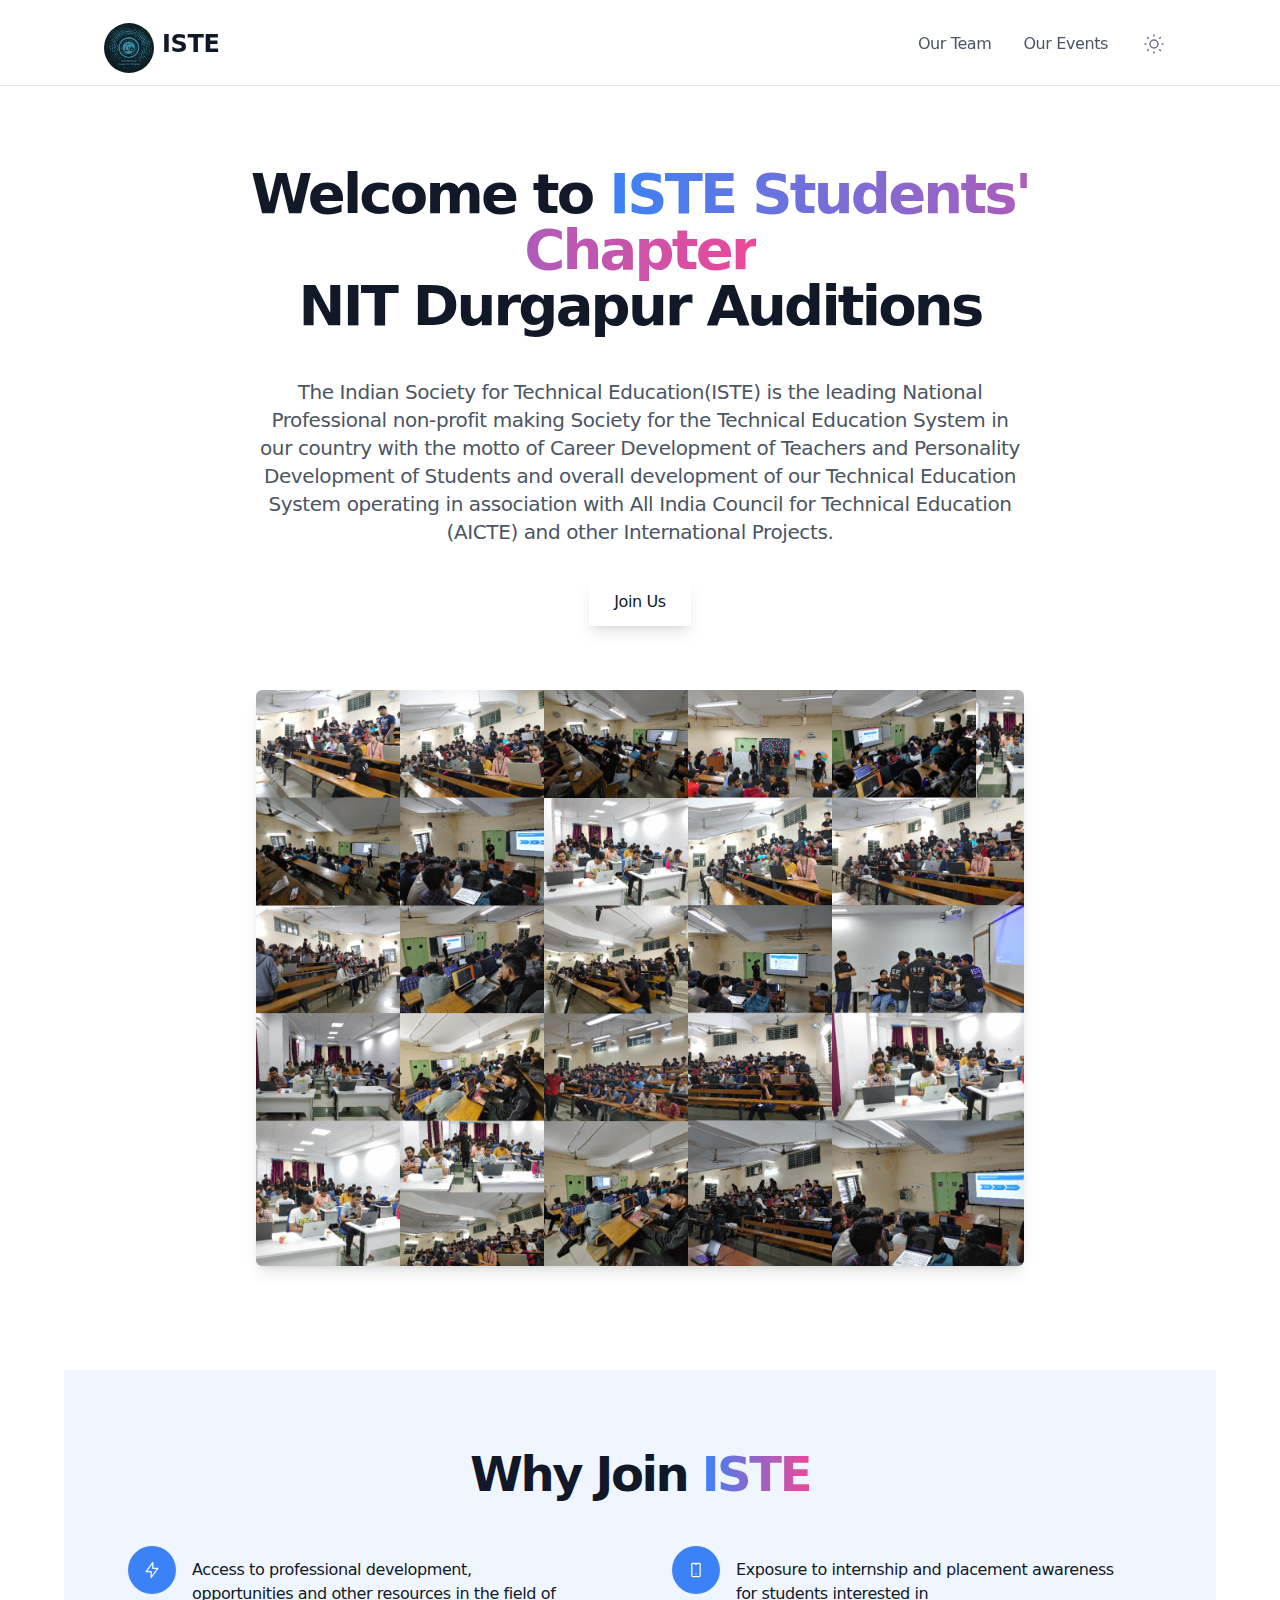
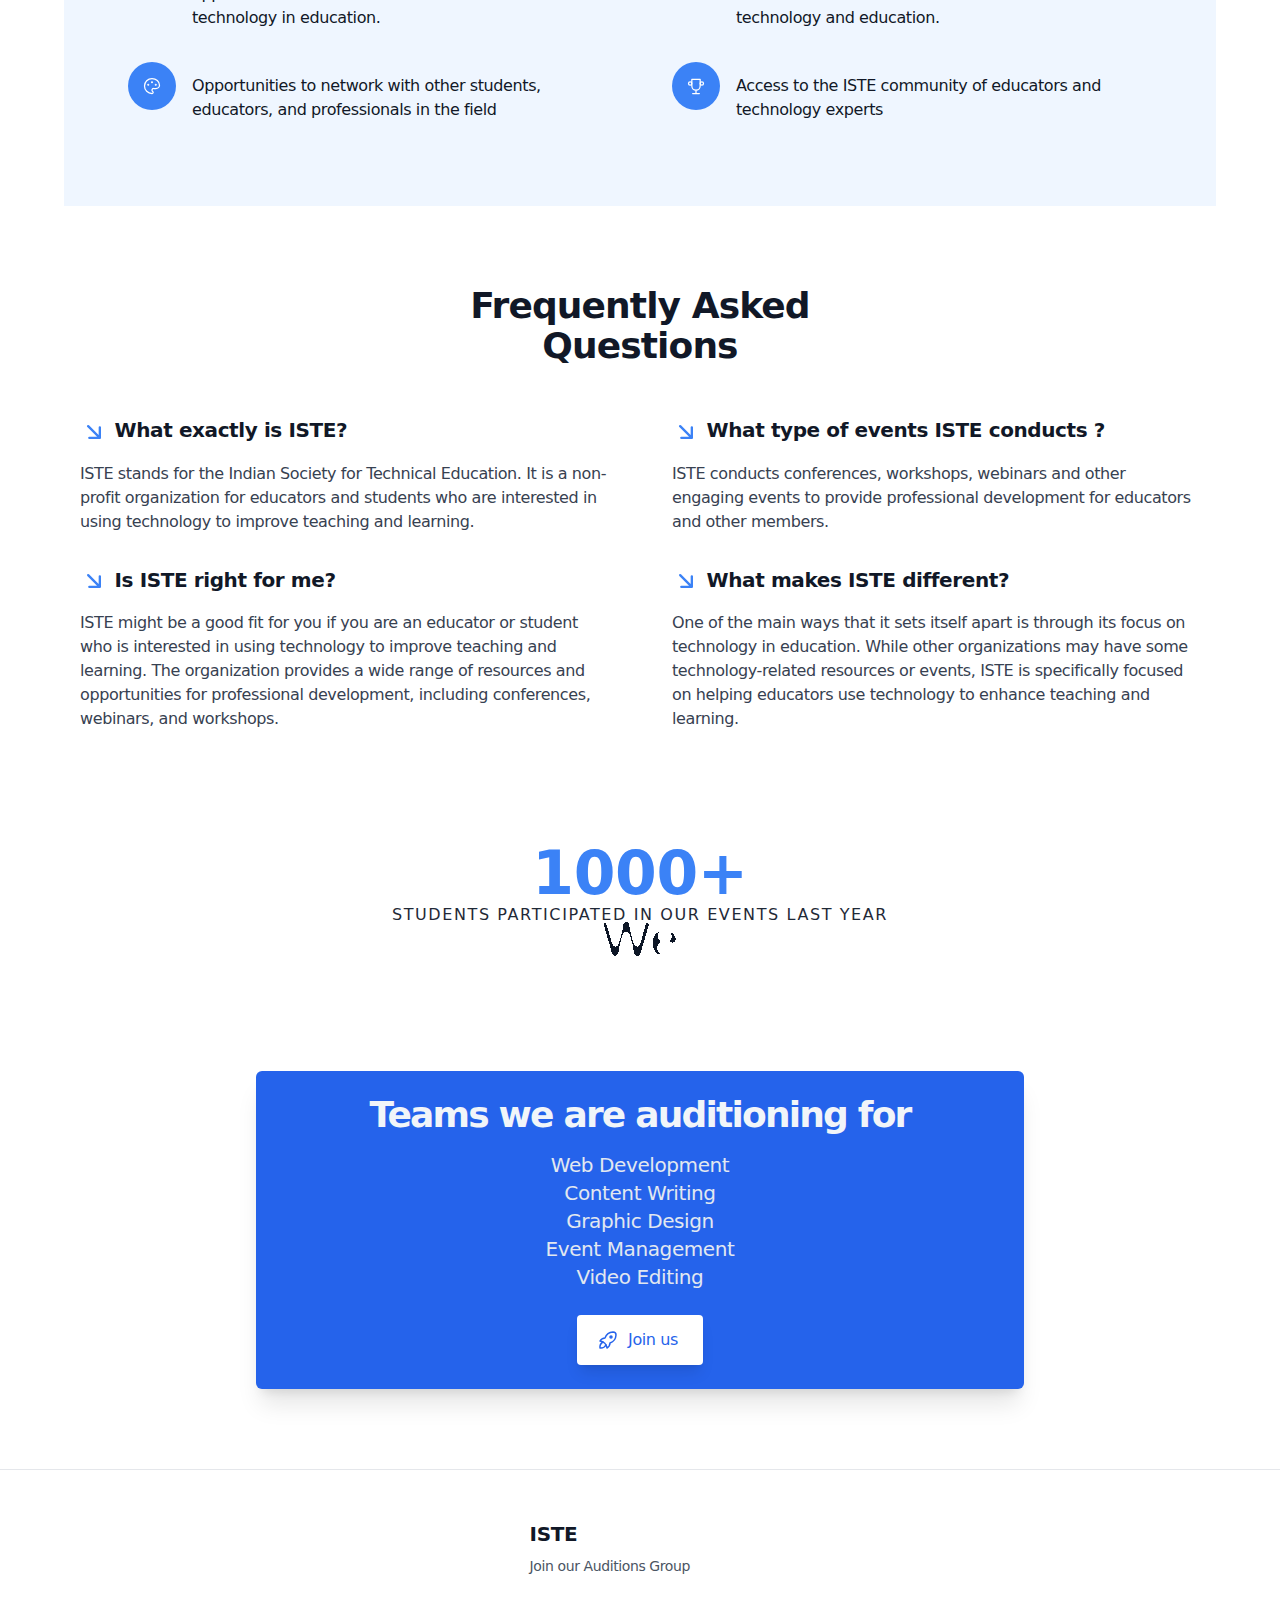
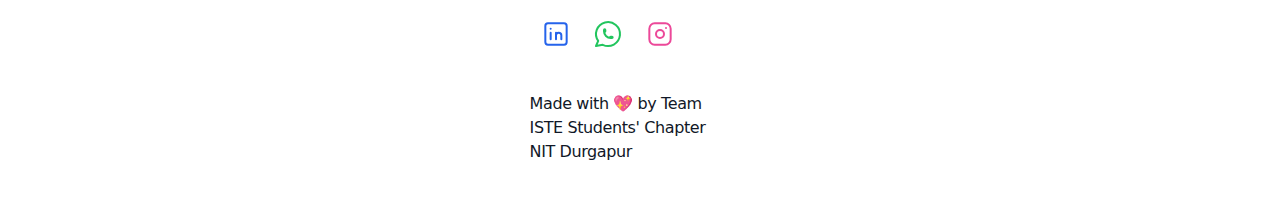
==== commit 2a31a97b: "Add files via upload" ====
--- a/index.html
+++ b/index.html
@@ -490,11 +490,7 @@
                 <div class="col-span-12 lg:col-span-4">
                     <div class="mb-2">
                         <a class="inline-block font-bold text-xl" href="https://www.istenitdgp.com/">
-<<<<<<< HEAD
-                            
-=======
-
->>>>>>> ae622ca8cb4ac3ffe66441a838ab653f20c003a8
+                            ISTE
 
 
                         </a>
@@ -502,12 +498,7 @@
                     <div class="text-sm text-gray-600">
 
                         <a class="text-gray-600 hover:text-gray-700 dark:text-gray-400 hover:underline transition duration-150 ease-in-out"
-<<<<<<< HEAD
-                            href="https://chat.whatsapp.com/GOicItzFexY6rTV2atKHmc" target="_blank">Join our Auditions Group</a>
-=======
-                            href="https://chat.whatsapp.com/GOicItzFexY6rTV2atKHmc" target="_blank">Join our Auditions
-                            Group</a>
->>>>>>> ae622ca8cb4ac3ffe66441a838ab653f20c003a8
+                            href="https://wa.me/9862052265" target="_blank">Join our Auditions Group</a>
                     </div>
                     <div class="md:flex md:items-center md:justify-between py-6 md:py-8">
                         <ul class="flex md:order-1 md:mb-0">
@@ -524,8 +515,8 @@
                                     </svg>
                                 </a>
                             </li>
-
-                            <!-- <li>
+<!-- 
+                            <li>
                                 <a class="text-red-600 rounded-lg text-sm p-2.5 inline-flex items-center"
                                     aria-label="Mail" href="mailto:nihal@ISTE.app" target="_blank">
                                     <svg viewBox="0 0 24 24" class="w-8 h-8" astro-icon="tabler:brand-gmail">
@@ -537,15 +528,11 @@
                                         </g>
                                     </svg>
                                 </a>
-                            </li>
-                            <li> -->
+                            </li> -->
+                            <li> 
                             <a class="text-green-500 rounded-lg text-sm p-2.5 inline-flex items-center"
-<<<<<<< HEAD
                                 aria-label="WhatsApp"
-                                href="https://chat.whatsapp.com/GOicItzFexY6rTV2atKHmc"
-=======
-                                aria-label="WhatsApp" href="https://chat.whatsapp.com/GOicItzFexY6rTV2atKHmc"
->>>>>>> ae622ca8cb4ac3ffe66441a838ab653f20c003a8
+                                href="https://api.whatsapp.com/send/?phone=9862052265&text=I+would+like+to+know+more+about+ISTE&type=phone_number&app_absent=0"
                                 target="_blank">
                                 <svg viewBox="0 0 24 24" class="w-8 w-8" astro-icon="tabler:brand-whatsapp">
                                     <g fill="none" stroke="currentColor" stroke-linecap="round" stroke-linejoin="round"
